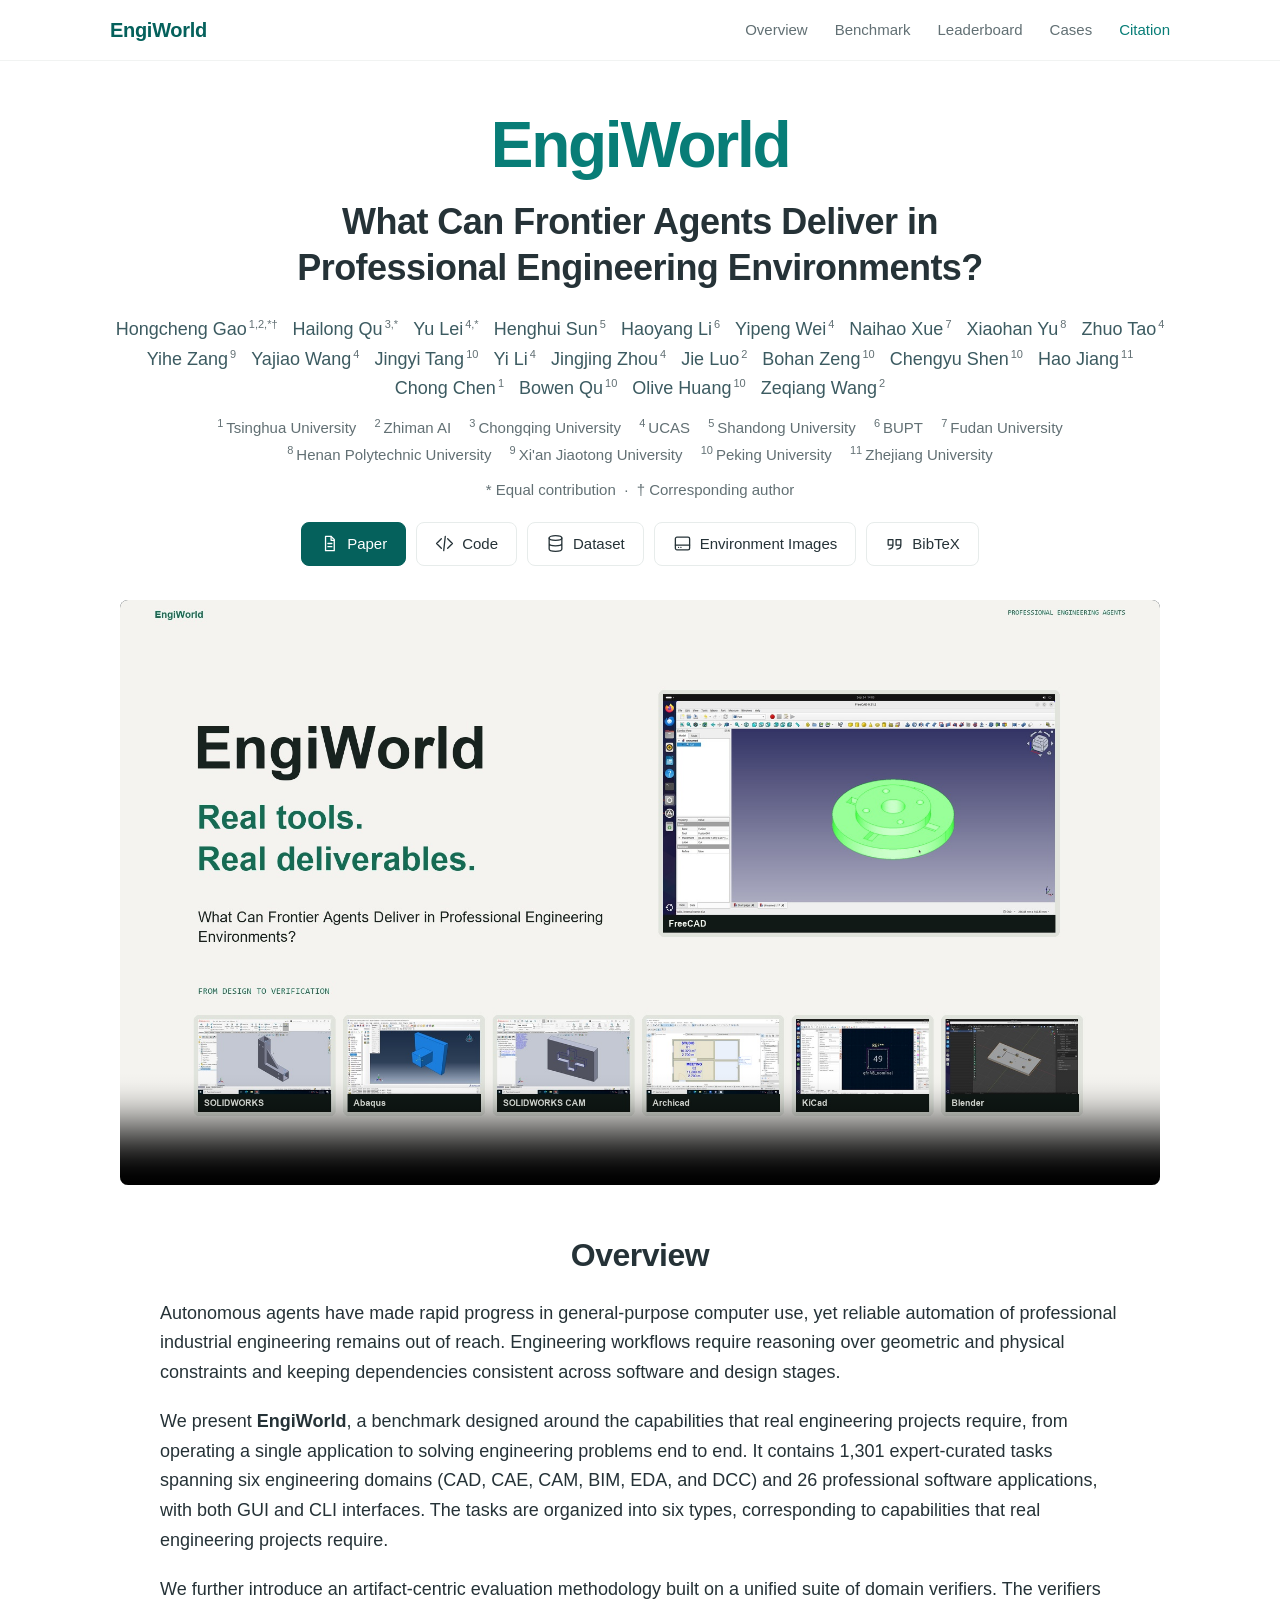
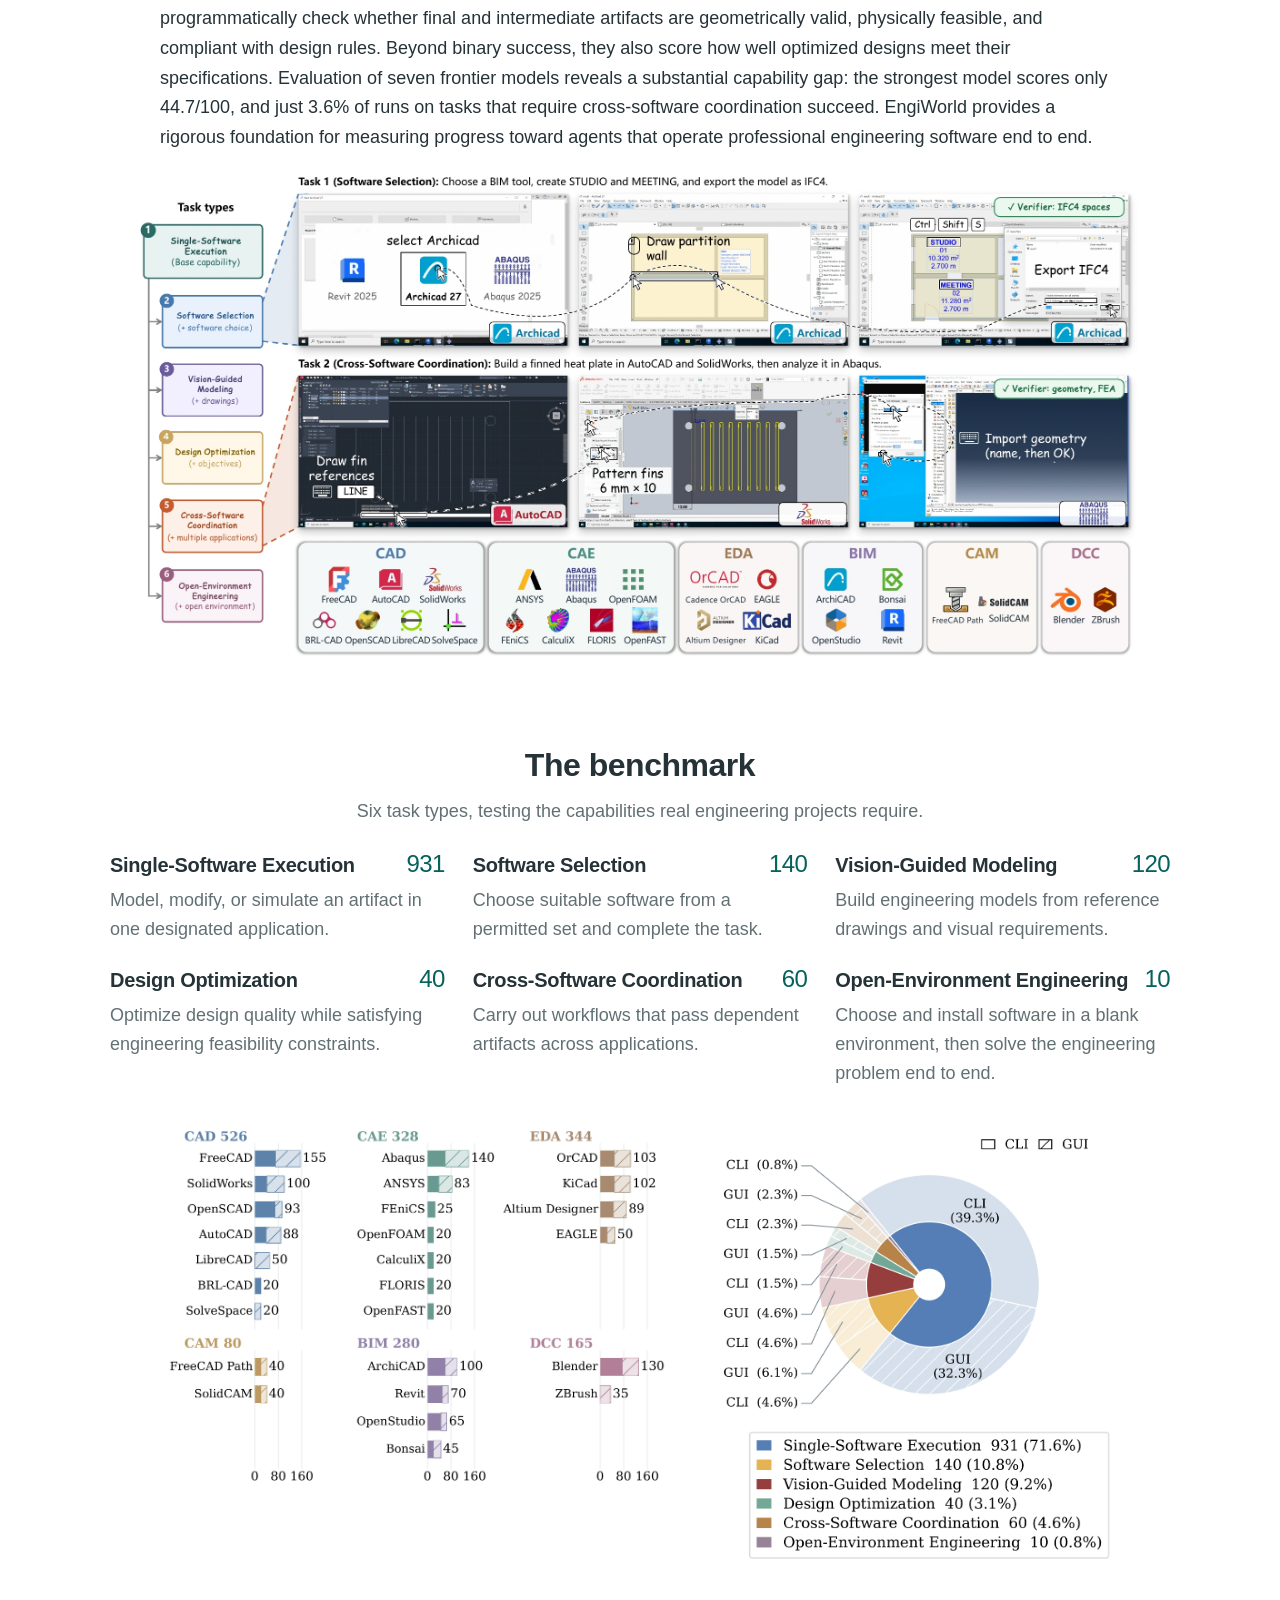
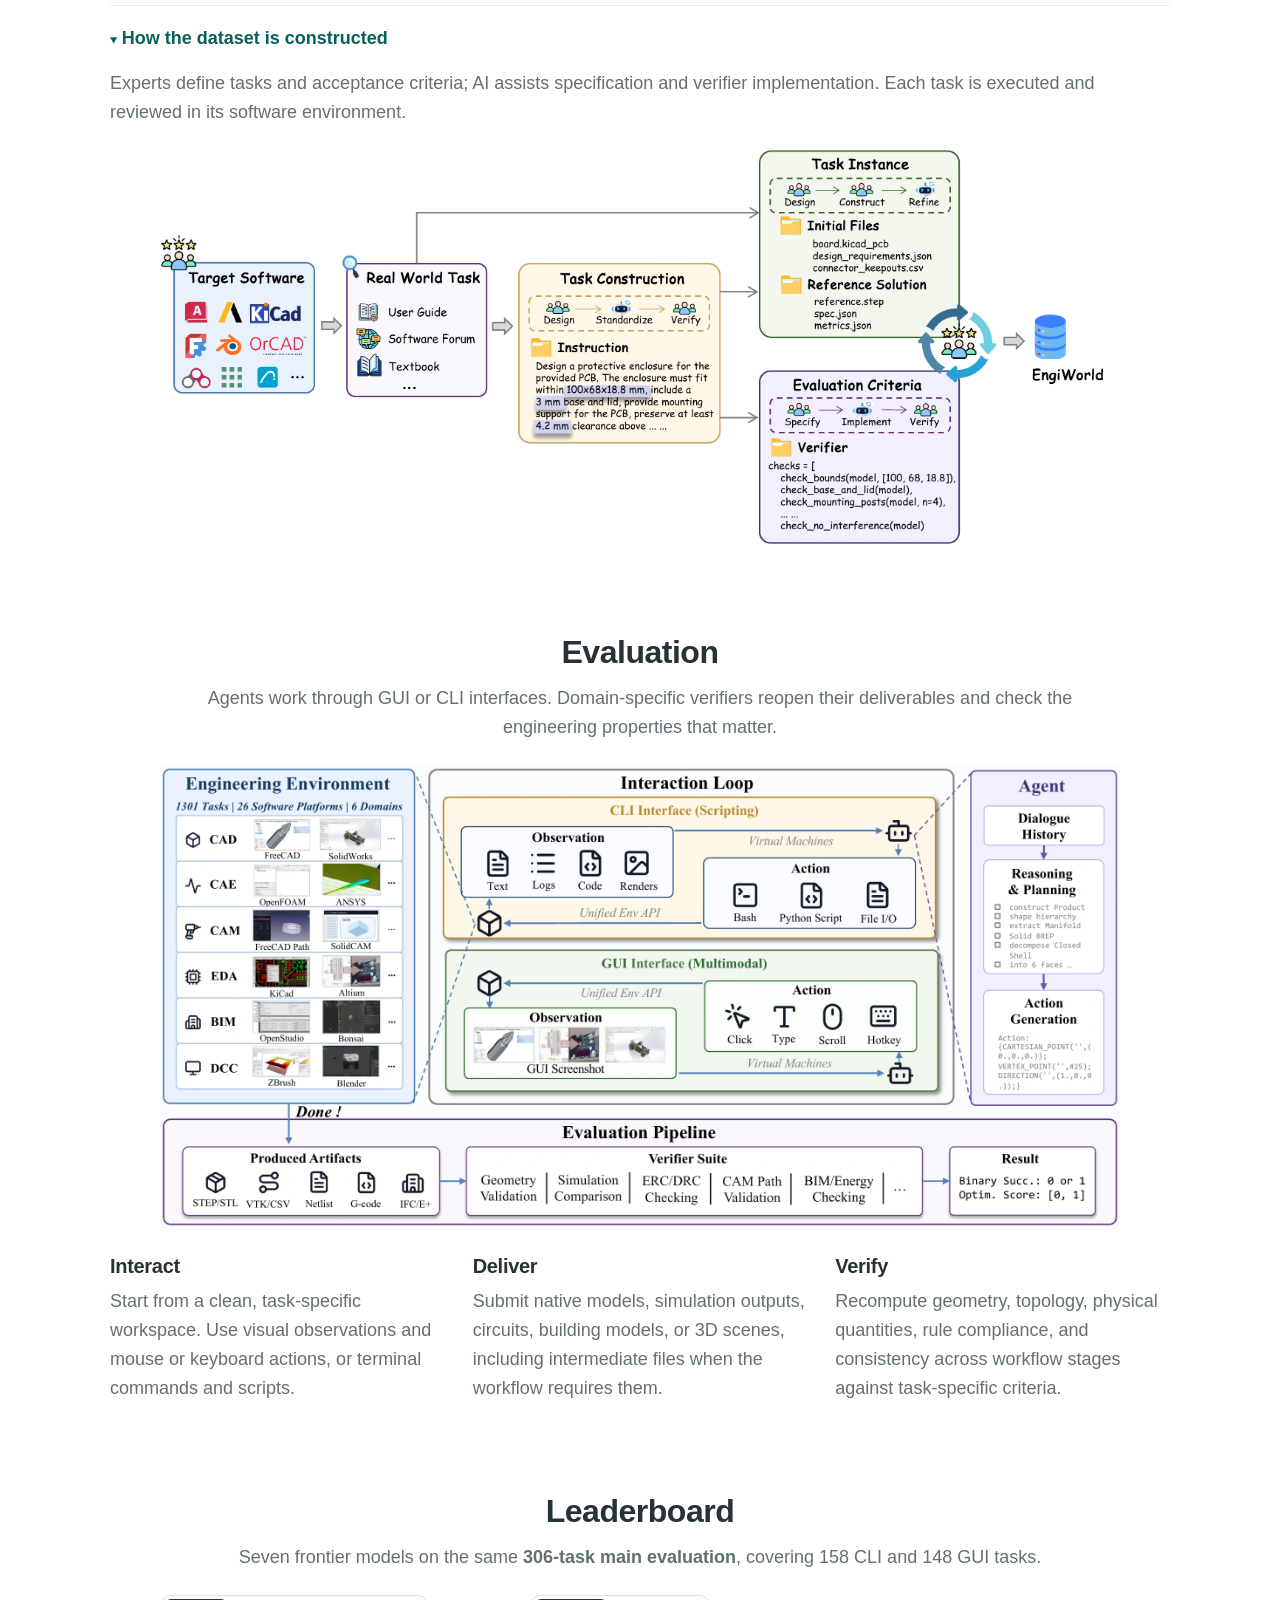
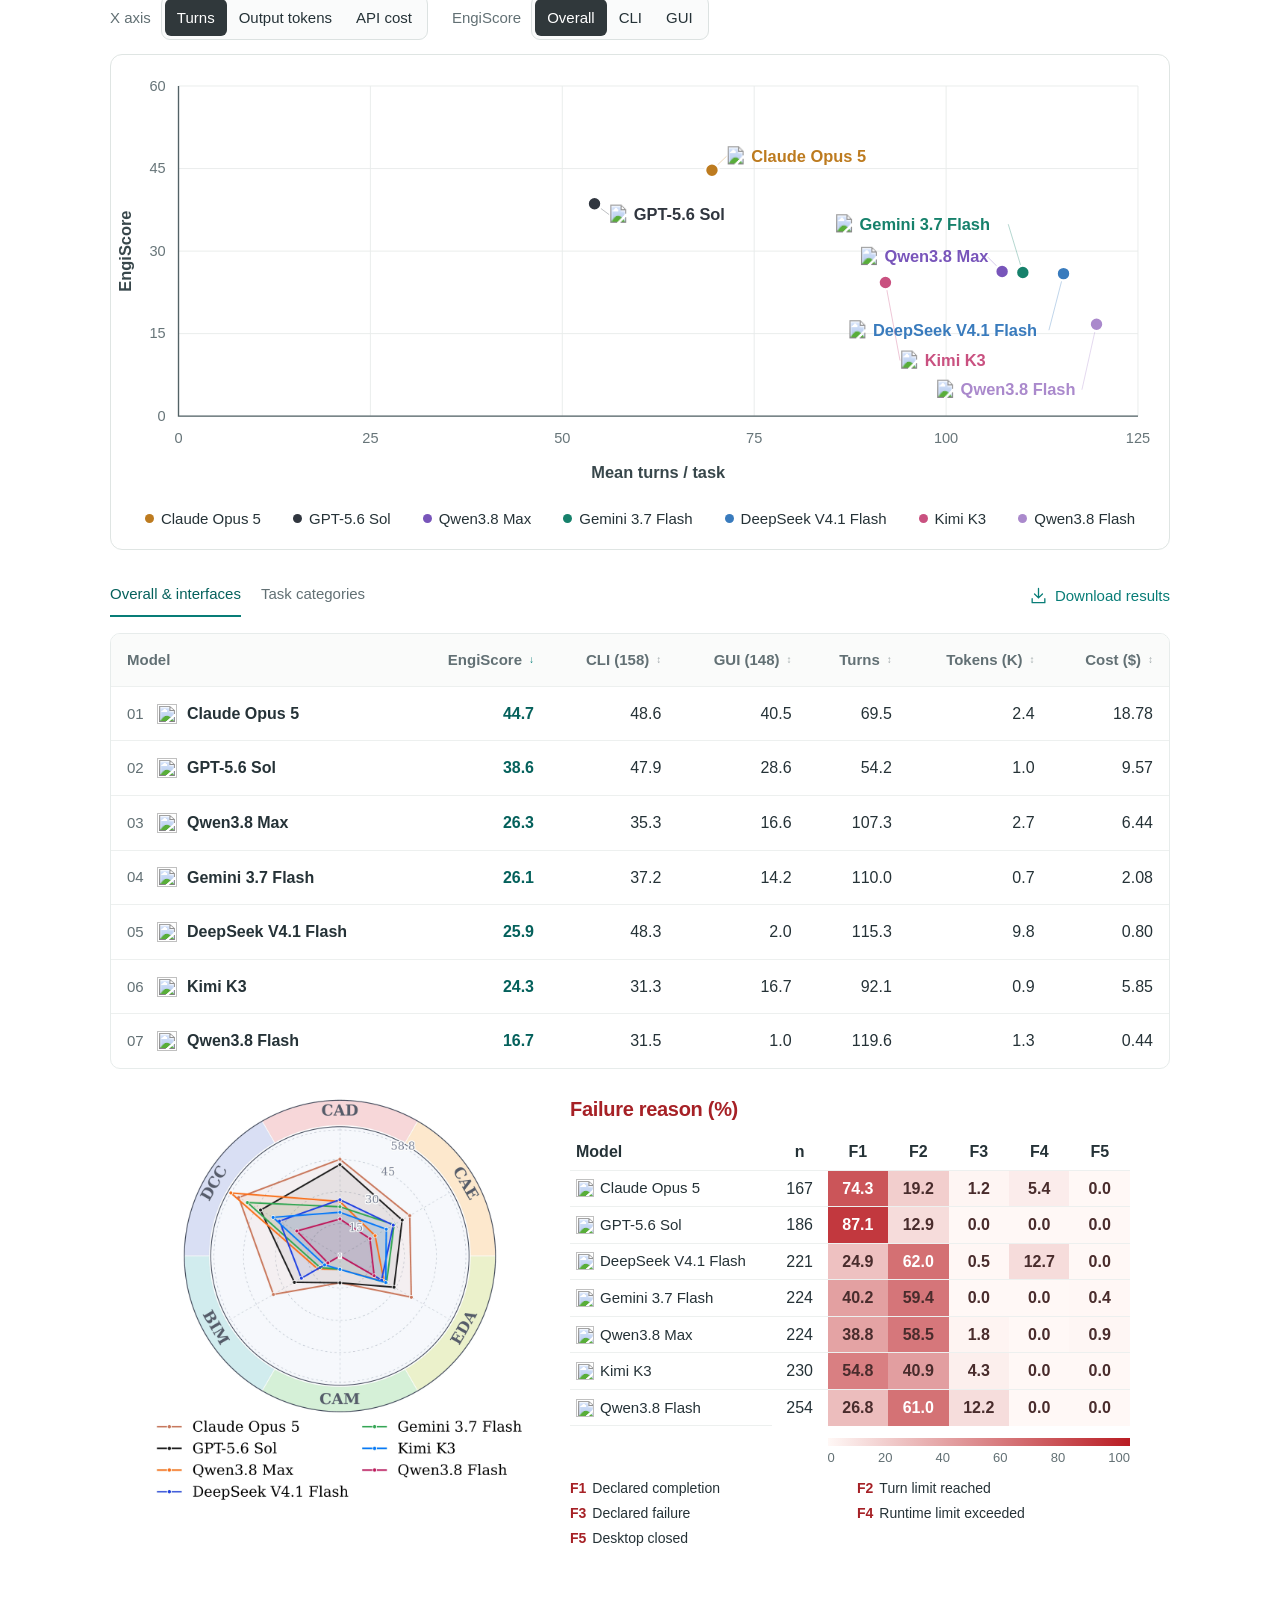
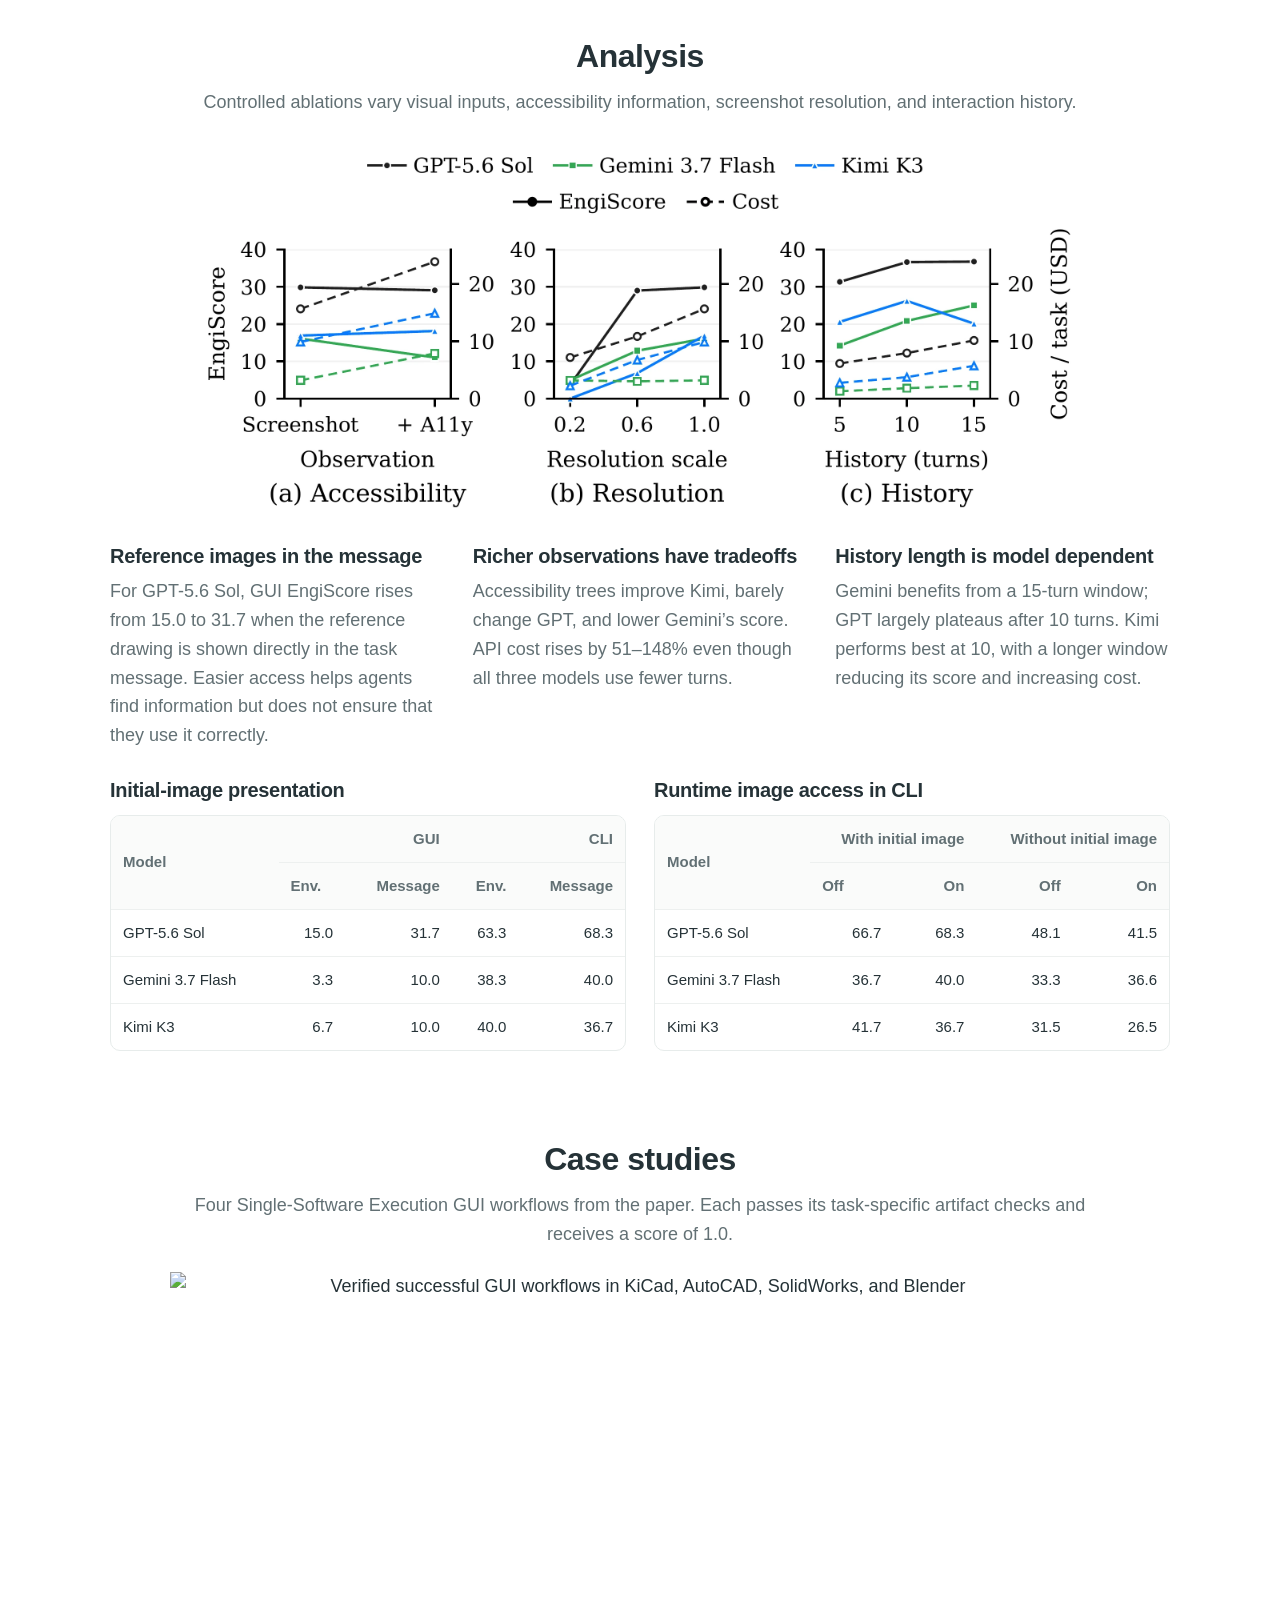
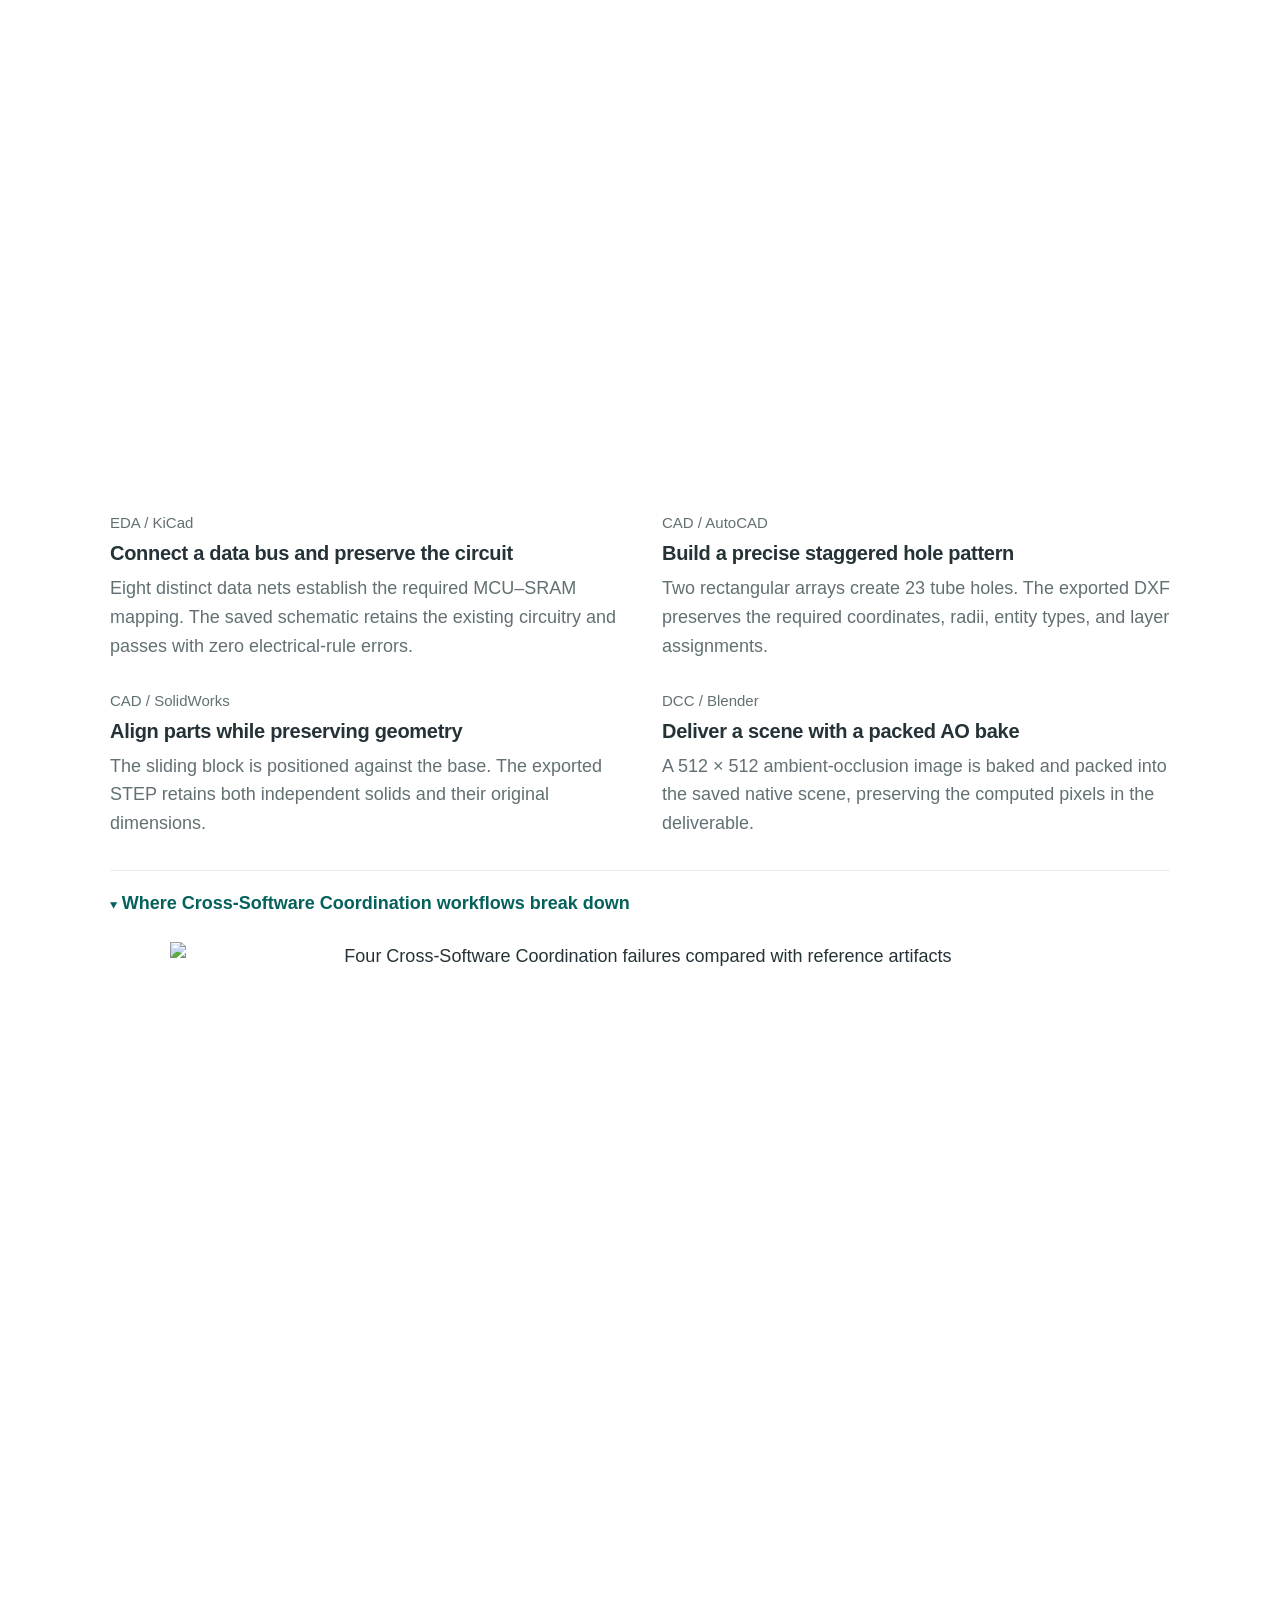
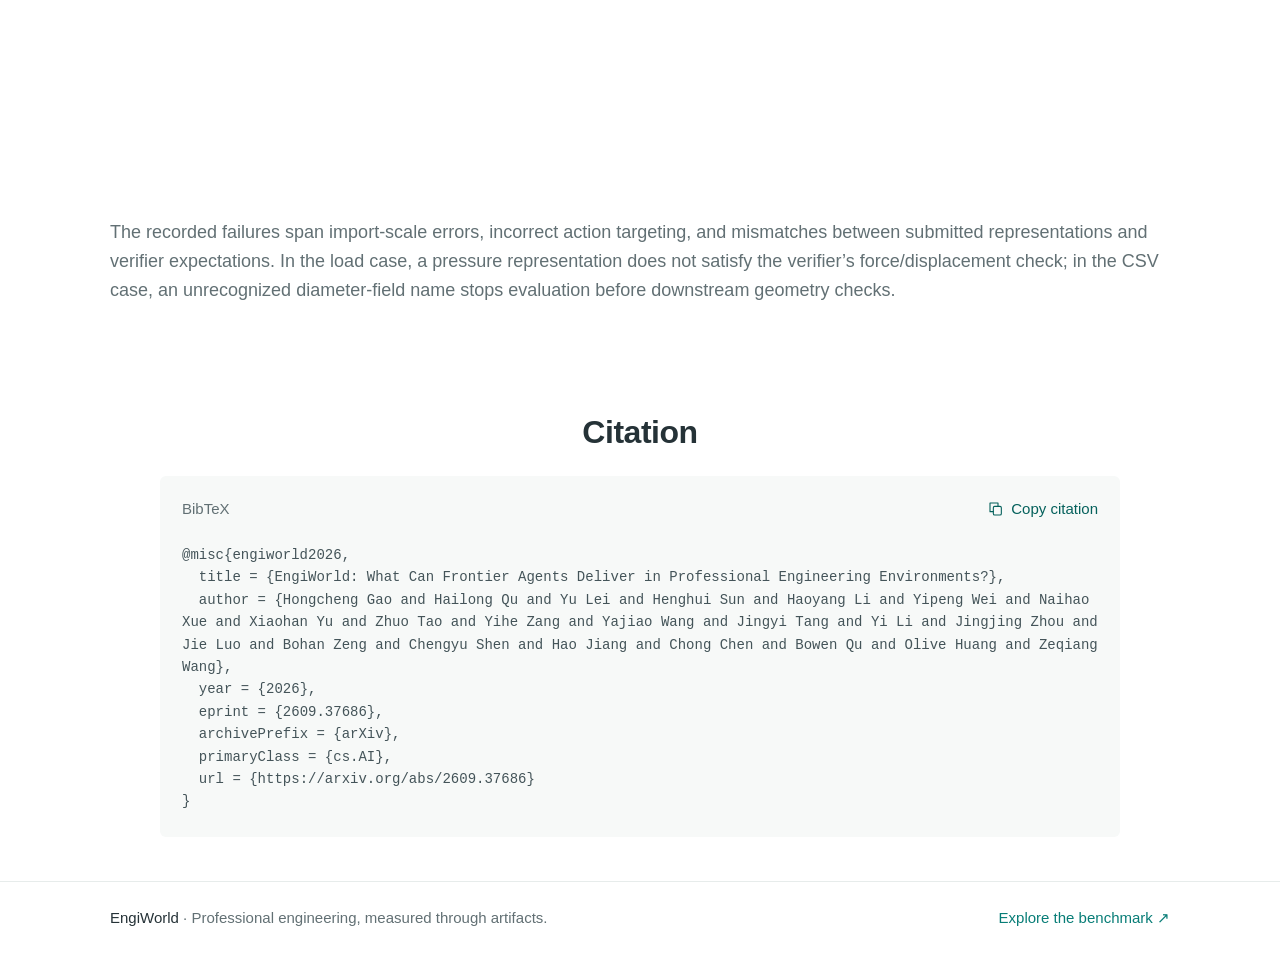
==== index.html @ ea89b9fb "Point Dataset resource to Hugging Face task dataset" ====
<!doctype html>
<html lang="en">
<head>
  <meta charset="utf-8">
  <meta name="viewport" content="width=device-width,initial-scale=1">
  <title>EngiWorld — Professional Engineering Agent Benchmark</title>
  <meta name="description" content="EngiWorld evaluates agents in professional engineering environments: 1,301 tasks, 26 software platforms, six domains, GUI and CLI interfaces, and artifact-centric evaluation.">
  <meta name="theme-color" content="#087d77">
  <meta property="og:title" content="EngiWorld: What Can Frontier Agents Deliver in Professional Engineering Environments?">
  <meta property="og:description" content="1,301 expert-curated tasks across 26 professional software platforms. A benchmark for the complete engineering design loop.">
  <meta property="og:type" content="website">
  <link rel="icon" type="image/svg+xml" href="data:image/svg+xml,%3Csvg xmlns='http://www.w3.org/2000/svg' viewBox='0 0 64 64'%3E%3Crect width='64' height='64' rx='14' fill='%23087d77'/%3E%3Cpath d='M18 17h29v7H26v5h17v7H26v5h21v7H18z' fill='white'/%3E%3C/svg%3E">
  <link rel="stylesheet" href="assets/style.css?v=paper-r2-20261009">
  <script src="assets/scope.js?v=paper-20261009" defer></script>
  <script src="assets/results.js?v=paper-20261009" defer></script>
  <script src="assets/app.js?v=chart-refinement-20261009" defer></script>
  <script src="assets/leaderboard.js?v=paper-r2-20261009" defer></script>
</head>
<body>
<a class="skip-link" href="#main">Skip to content</a>
<header class="site-header"><div class="container nav-inner">
  <a class="brand" href="#top" aria-label="EngiWorld home">EngiWorld</a>
  <nav class="nav-links" aria-label="Main navigation"><a href="#overview">Overview</a><a href="#benchmark">Benchmark</a><a href="#results">Leaderboard</a><a href="#cases">Cases</a><a href="#citation">Citation</a></nav>
</div></header>
<main id="main">
<section class="hero" id="top"><div class="container">
  <h1><span class="project-name">EngiWorld</span>What Can Frontier Agents Deliver in<br class="desktop-break"> Professional Engineering Environments?</h1>
  <div class="authors" aria-label="Authors"><span class="author"><a href="https://scholar.google.com/citations?user=pF5p7_IAAAAJ&amp;hl=en" data-profile="google-scholar" title="Hongcheng Gao — Google Scholar" target="_blank" rel="noopener">Hongcheng Gao</a><sup>1,2,*†</sup></span> <span class="author"><a href="https://scholar.google.com/citations?user=_gNt3W8AAAAJ&amp;hl=en" data-profile="google-scholar" title="Hailong Qu — Google Scholar" target="_blank" rel="noopener">Hailong Qu</a><sup>3,*</sup></span> <span class="author"><a href="https://torpedo2003.github.io/" data-profile="personal" title="Yu Lei — Personal homepage" target="_blank" rel="noopener">Yu Lei</a><sup>4,*</sup></span> <span class="author"><a href="#top" data-profile="project" title="EngiWorld project homepage">Henghui Sun</a><sup>5</sup></span> <span class="author"><a href="#top" data-profile="project" title="EngiWorld project homepage">Haoyang Li</a><sup>6</sup></span> <span class="author"><a href="#top" data-profile="project" title="EngiWorld project homepage">Yipeng Wei</a><sup>4</sup></span> <span class="author"><a href="#top" data-profile="project" title="EngiWorld project homepage">Naihao Xue</a><sup>7</sup></span> <span class="author"><a href="#top" data-profile="project" title="EngiWorld project homepage">Xiaohan Yu</a><sup>8</sup></span> <span class="author"><a href="https://scholar.google.com/citations?user=smobxJAAAAAJ&amp;hl=en" data-profile="google-scholar" title="Zhuo Tao — Google Scholar" target="_blank" rel="noopener">Zhuo Tao</a><sup>4</sup></span> <span class="author"><a href="#top" data-profile="project" title="EngiWorld project homepage">Yihe Zang</a><sup>9</sup></span> <span class="author"><a href="#top" data-profile="project" title="EngiWorld project homepage">Yajiao Wang</a><sup>4</sup></span> <span class="author"><a href="https://scholar.google.com/citations?user=V3bIsMIAAAAJ&amp;hl=en" data-profile="google-scholar" title="Jingyi Tang — Google Scholar" target="_blank" rel="noopener">Jingyi Tang</a><sup>10</sup></span> <span class="author"><a href="#top" data-profile="project" title="EngiWorld project homepage">Yi Li</a><sup>4</sup></span> <span class="author"><a href="#top" data-profile="project" title="EngiWorld project homepage">Jingjing Zhou</a><sup>4</sup></span> <span class="author"><a href="#top" data-profile="project" title="EngiWorld project homepage">Jie Luo</a><sup>2</sup></span> <span class="author"><a href="#top" data-profile="project" title="EngiWorld project homepage">Bohan Zeng</a><sup>10</sup></span> <span class="author"><a href="#top" data-profile="project" title="EngiWorld project homepage">Chengyu Shen</a><sup>10</sup></span> <span class="author"><a href="#top" data-profile="project" title="EngiWorld project homepage">Hao Jiang</a><sup>11</sup></span> <span class="author"><a href="#top" data-profile="project" title="EngiWorld project homepage">Chong Chen</a><sup>1</sup></span> <span class="author"><a href="#top" data-profile="project" title="EngiWorld project homepage">Bowen Qu</a><sup>10</sup></span> <span class="author"><a href="#top" data-profile="project" title="EngiWorld project homepage">Olive Huang</a><sup>10</sup></span> <span class="author"><a href="#top" data-profile="project" title="EngiWorld project homepage">Zeqiang Wang</a><sup>2</sup></span></div>
  <div class="affiliations" aria-label="Author affiliations"><span class="affiliation"><sup>1</sup>Tsinghua University</span> <span class="affiliation"><sup>2</sup>Zhiman AI</span> <span class="affiliation"><sup>3</sup>Chongqing University</span> <span class="affiliation"><sup>4</sup>UCAS</span> <span class="affiliation"><sup>5</sup>Shandong University</span> <span class="affiliation"><sup>6</sup>BUPT</span> <span class="affiliation"><sup>7</sup>Fudan University</span> <span class="affiliation"><sup>8</sup>Henan Polytechnic University</span> <span class="affiliation"><sup>9</sup>Xi'an Jiaotong University</span> <span class="affiliation-pair"><span class="affiliation"><sup>10</sup>Peking University</span> <span class="affiliation"><sup>11</sup>Zhejiang University</span></span></div>
  <p class="author-notes"><span>* Equal contribution</span> &nbsp;·&nbsp; <span>† Corresponding author</span></p>
  <div class="resources" aria-label="Project resources">
    <a class="resource primary" href="https://arxiv.org/abs/2609.37686" target="_blank" rel="noopener"><svg aria-hidden="true" viewBox="0 0 24 24" fill="none" stroke="currentColor" stroke-width="1.65" stroke-linecap="round" stroke-linejoin="round"><path d="M7 3h7l4 4v14H7z"/><path d="M14 3v5h4M10 12h5M10 16h5"/></svg>Paper</a>
    <a class="resource" href="https://github.com/Hongcheng-Gao/EngiWorld" target="_blank" rel="noopener" title="EngiWorld code on GitHub"><svg aria-hidden="true" viewBox="0 0 24 24" fill="none" stroke="currentColor" stroke-width="1.65" stroke-linecap="round" stroke-linejoin="round"><path d="m8 6-6 6 6 6m8-12 6 6-6 6m-3-15-2 18"/></svg>Code</a>
    <a class="resource" href="https://huggingface.co/datasets/HongchengGao/EngiWorld-Tasks" target="_blank" rel="noopener" title="EngiWorld task data on Hugging Face"><svg aria-hidden="true" viewBox="0 0 24 24" fill="none" stroke="currentColor" stroke-width="1.65" stroke-linecap="round" stroke-linejoin="round"><ellipse cx="12" cy="5" rx="8" ry="3"/><path d="M4 5v14c0 4 16 4 16 0V5M4 12c0 4 16 4 16 0"/></svg>Dataset</a>
    <a class="resource" href="https://huggingface.co/datasets/HongchengGao/EngiWorld-Images" target="_blank" rel="noopener" title="Virtual machine environment images on Hugging Face"><svg aria-hidden="true" viewBox="0 0 24 24" fill="none" stroke="currentColor" stroke-width="1.65" stroke-linecap="round" stroke-linejoin="round"><rect x="3" y="4" width="18" height="16" rx="2"/><path d="M3 14h18M7 17h.01M10 17h.01"/></svg>Environment Images</a>
    <a class="resource" href="#citation"><svg aria-hidden="true" viewBox="0 0 24 24" fill="none" stroke="currentColor" stroke-width="1.65" stroke-linecap="round" stroke-linejoin="round"><path d="M4 7h6v7H4zm10 0h6v7h-6zM10 14c0 3-2 5-5 5m15-5c0 3-2 5-5 5"/></svg>BibTeX</a>
  </div>
</div></section>
<div class="container showcase-container">
  <figure class="hero-showcase" aria-label="EngiWorld GUI task showcase">
    <video id="hero-video" controls autoplay muted loop playsinline preload="metadata" width="1920" height="1080" poster="assets/videos/EngiWorld_88Tasks_70s_20261009.jpg" aria-describedby="showcase-caption">
      <source src="assets/videos/EngiWorld_88Tasks_70s_20261009.mp4" type="video/mp4">
      <a href="assets/videos/EngiWorld_88Tasks_70s_20261009.mp4">Watch the EngiWorld showcase</a>
    </video>
    <figcaption id="showcase-caption" class="sr-only">88 successful GUI tasks from real experiment trajectories.</figcaption>
  </figure>
</div>

<section class="section" id="overview"><div class="container">
  <div class="section-heading"><h2>Overview</h2></div>
  <div class="abstract narrow" style="margin:auto">
    <p>Autonomous agents have made rapid progress in general-purpose computer use, yet reliable automation of professional industrial engineering remains out of reach. Engineering workflows require reasoning over geometric and physical constraints and keeping dependencies consistent across software and design stages.</p><p>We present <strong>EngiWorld</strong>, a benchmark designed around the capabilities that real engineering projects require, from operating a single application to solving engineering problems end to end. It contains 1,301 expert-curated tasks spanning six engineering domains (CAD, CAE, CAM, BIM, EDA, and DCC) and 26 professional software applications, with both GUI and CLI interfaces. The tasks are organized into six types, corresponding to capabilities that real engineering projects require.</p><p>We further introduce an artifact-centric evaluation methodology built on a unified suite of domain verifiers. The verifiers programmatically check whether final and intermediate artifacts are geometrically valid, physically feasible, and compliant with design rules. Beyond binary success, they also score how well optimized designs meet their specifications. Evaluation of seven frontier models reveals a substantial capability gap: the strongest model scores only 44.7/100, and just 3.6% of runs on tasks that require cross-software coordination succeed. EngiWorld provides a rigorous foundation for measuring progress toward agents that operate professional engineering software end to end.</p>
  </div>
  <figure class="figure" style="--figure-width:1000px">
    <button class="figure-button" type="button" data-figure="assets/figures/benchmark_overview.webp?v=paper-r2-20261009" aria-label="Enlarge: Engineering task examples and six-domain software coverage">
      <img src="assets/figures/benchmark_overview.webp?v=paper-r2-20261009" alt="Engineering task examples and six-domain software coverage" width="2200" height="1057" loading="eager" decoding="async">
    </button>
    </figure>
</div></section>

<section class="section" id="benchmark"><div class="container">
  <div class="section-heading"><h2>The benchmark</h2><p>Six task types, testing the capabilities real engineering projects require.</p></div>
  <div class="task-grid"><article class="task-card"><div class="task-top"><h3>Single-Software Execution</h3><span class="task-count">931</span></div><p>Model, modify, or simulate an artifact in one designated application.</p></article><article class="task-card"><div class="task-top"><h3>Software Selection</h3><span class="task-count">140</span></div><p>Choose suitable software from a permitted set and complete the task.</p></article><article class="task-card"><div class="task-top"><h3>Vision-Guided Modeling</h3><span class="task-count">120</span></div><p>Build engineering models from reference drawings and visual requirements.</p></article><article class="task-card"><div class="task-top"><h3>Design Optimization</h3><span class="task-count">40</span></div><p>Optimize design quality while satisfying engineering feasibility constraints.</p></article><article class="task-card"><div class="task-top"><h3>Cross-Software Coordination</h3><span class="task-count">60</span></div><p>Carry out workflows that pass dependent artifacts across applications.</p></article><article class="task-card"><div class="task-top"><h3>Open-Environment Engineering</h3><span class="task-count">10</span></div><p>Choose and install software in a blank environment, then solve the engineering problem end to end.</p></article></div>
  <div class="figure-grid benchmark-figures">
    <figure class="figure" style="--figure-width:540px">
    <button class="figure-button" type="button" data-figure="assets/figures/software_coverage.webp?v=paper-r2-20261009" aria-label="Enlarge: Software coverage across six engineering domains" aria-describedby="software_coverage-caption">
      <img src="assets/figures/software_coverage.webp?v=paper-r2-20261009" alt="Software coverage across six engineering domains" width="2200" height="1609" loading="lazy" decoding="async">
    </button><figcaption id="software_coverage-caption" class="sr-only">1,723 task–software associations.</figcaption>
    </figure>
    <figure class="figure" style="--figure-width:400px">
    <button class="figure-button" type="button" data-figure="assets/figures/task_types_and_interfaces.webp?v=paper-r2-20261009" aria-label="Enlarge: Task counts by task type and GUI or CLI interface">
      <img src="assets/figures/task_types_and_interfaces.webp?v=paper-r2-20261009" alt="Task counts by task type and GUI or CLI interface" width="1925" height="2200" loading="lazy" decoding="async">
    </button>
    </figure>
  </div>
  <details open><summary>How the dataset is constructed</summary><p style="margin-top:16px">Experts define tasks and acceptance criteria; AI assists specification and verifier implementation. Each task is executed and reviewed in its software environment.</p><figure class="figure" style="--figure-width:960px">
    <button class="figure-button" type="button" data-figure="assets/figures/dataset_construction_web.webp?v=paper-r2-20261009" aria-label="Enlarge: Expert-led dataset construction and validation pipeline">
      <img src="assets/figures/dataset_construction_web.webp?v=paper-r2-20261009" alt="Expert-led dataset construction and validation pipeline" width="2600" height="1067" loading="lazy" decoding="async">
    </button>
    </figure></details>
</div></section>

<section class="section" id="evaluation"><div class="container">
  <div class="section-heading"><h2>Evaluation</h2><p>Agents work through GUI or CLI interfaces. Domain-specific verifiers reopen their deliverables and check the engineering properties that matter.</p></div>
  <figure class="figure" style="--figure-width:960px">
    <button class="figure-button" type="button" data-figure="assets/figures/engiworld_framework.webp?v=paper-r2-20261009" aria-label="Enlarge: EngiWorld interaction and artifact-centric evaluation framework">
      <img src="assets/figures/engiworld_framework.webp?v=paper-r2-20261009" alt="EngiWorld interaction and artifact-centric evaluation framework" width="2200" height="1060" loading="lazy" decoding="async">
    </button>
    </figure>
  <div class="verification">
    <article><h3>Interact</h3><p>Start from a clean, task-specific workspace. Use visual observations and mouse or keyboard actions, or terminal commands and scripts.</p></article>
    <article><h3>Deliver</h3><p>Submit native models, simulation outputs, circuits, building models, or 3D scenes, including intermediate files when the workflow requires them.</p></article>
    <article><h3>Verify</h3><p>Recompute geometry, topology, physical quantities, rule compliance, and consistency across workflow stages against task-specific criteria.</p></article>
  </div>
</div></section>

<section class="section" id="results"><div class="container">
  <div class="section-heading"><h2>Leaderboard</h2><p>Seven frontier models on the same <strong>306-task main evaluation</strong>, covering 158 CLI and 148 GUI tasks.</p></div>
  <div class="leaderboard-chart">
    <div class="chart-toolbar">
      <fieldset class="metric-switch"><legend>X axis</legend><div class="segmented-control" role="group" aria-label="Resource metric">
        <button type="button" data-chart-x="turns" aria-pressed="true">Turns</button>
        <button type="button" data-chart-x="tokens_k" aria-pressed="false">Output tokens</button>
        <button type="button" data-chart-x="cost" aria-pressed="false">API cost</button>
      </div></fieldset>
      <fieldset class="metric-switch"><legend>EngiScore</legend><div class="segmented-control" role="group" aria-label="Score subset">
        <button type="button" data-chart-y="overall" aria-pressed="true">Overall</button>
        <button type="button" data-chart-y="cli" aria-pressed="false">CLI</button>
        <button type="button" data-chart-y="gui" aria-pressed="false">GUI</button>
      </div></fieldset>
    </div>
    <div class="chart-surface"><div class="chart-scroll" tabindex="0" aria-label="Scrollable model comparison chart">
      <svg id="efficiency-chart" viewBox="0 0 1160 480" width="1160" height="480" role="img" aria-labelledby="efficiency-title efficiency-description" aria-describedby="chart-caption">
        <title id="efficiency-title">EngiWorld model performance and resource use</title>
        <desc id="efficiency-description">Mean turns per task against overall EngiScore. Exact values are available in the results table below.</desc>
      </svg>
    </div>
    <div class="chart-legend" role="group" aria-label="Highlight a model"><button type="button" data-chart-model="Claude Opus 5" aria-pressed="false"><span class="legend-dot" style="--model-color:#bd7b1f"></span>Claude Opus 5</button><button type="button" data-chart-model="GPT-5.6 Sol" aria-pressed="false"><span class="legend-dot" style="--model-color:#30363f"></span>GPT-5.6 Sol</button><button type="button" data-chart-model="Qwen3.8 Max" aria-pressed="false"><span class="legend-dot" style="--model-color:#7855ba"></span>Qwen3.8 Max</button><button type="button" data-chart-model="Gemini 3.7 Flash" aria-pressed="false"><span class="legend-dot" style="--model-color:#16816b"></span>Gemini 3.7 Flash</button><button type="button" data-chart-model="DeepSeek V4.1 Flash" aria-pressed="false"><span class="legend-dot" style="--model-color:#397bbd"></span>DeepSeek V4.1 Flash</button><button type="button" data-chart-model="Kimi K3" aria-pressed="false"><span class="legend-dot" style="--model-color:#c95180"></span>Kimi K3</button><button type="button" data-chart-model="Qwen3.8 Flash" aria-pressed="false"><span class="legend-dot" style="--model-color:#aa89cc"></span>Qwen3.8 Flash</button></div>
    <output class="chart-detail" id="chart-detail" aria-live="polite" hidden></output>
    </div>
    <p class="sr-only" id="chart-caption">Each point is one model. Turns and cost are per-task means; output tokens are per-turn means.</p>
    <noscript><p>The interactive chart requires JavaScript. All seven models and their exact results are available in the table below.</p></noscript>
  </div>
  <div class="results-toolbar">
    <div class="tablist" role="tablist" aria-label="Results view"><button id="tab-overall" type="button" role="tab" aria-selected="true" aria-controls="results-panel" data-view="overall">Overall &amp; interfaces</button><button id="tab-category" type="button" role="tab" aria-selected="false" aria-controls="results-panel" tabindex="-1" data-view="category">Task categories</button></div>
    <a class="download" href="assets/main_results.csv?v=paper-20261009" download><svg aria-hidden="true" viewBox="0 0 24 24" fill="none" stroke="currentColor" stroke-width="1.65" stroke-linecap="round" stroke-linejoin="round"><path d="M12 3v12m-5-5 5 5 5-5M4 16v5h16v-5"/></svg>Download results</a>
  </div>
  <div id="results-panel" role="tabpanel" aria-labelledby="tab-overall" tabindex="0">
    <div class="table-scroll"><table id="results-table"><caption class="sr-only">EngiWorld main evaluation. Click column headings to sort.</caption><thead><tr><th scope="col">Model</th><th scope="col" aria-sort="descending"><button type="button" data-sort="overall" title="EngiScore = 100 × mean task score. Binary tasks require every criterion to pass; Design Optimization tasks score 0–1 after feasibility checks. Infeasible outputs score 0." aria-label="Sort by EngiScore">EngiScore <span class="sort-arrow" aria-hidden="true">↓</span></button></th><th scope="col"><button type="button" data-sort="cli" title="CLI EngiScore over 158 tasks; CLI and GUI use different task subsets." aria-label="Sort by CLI (158)">CLI (158) <span class="sort-arrow" aria-hidden="true">↕</span></button></th><th scope="col"><button type="button" data-sort="gui" title="GUI EngiScore over 148 tasks; CLI and GUI use different task subsets." aria-label="Sort by GUI (148)">GUI (148) <span class="sort-arrow" aria-hidden="true">↕</span></button></th><th scope="col"><button type="button" data-sort="turns" title="Mean turns per task over all 306 tasks, including unsuccessful runs. One turn is one model call." aria-label="Sort by Turns">Turns <span class="sort-arrow" aria-hidden="true">↕</span></button></th><th scope="col"><button type="button" data-sort="tokens_k" title="Mean output tokens per turn, in thousands, averaged over all 306 tasks." aria-label="Sort by Tokens (K)">Tokens (K) <span class="sort-arrow" aria-hidden="true">↕</span></button></th><th scope="col"><button type="button" data-sort="cost" title="Mean API cost in US dollars per task over all 306 tasks, including unsuccessful runs." aria-label="Sort by Cost ($)">Cost ($) <span class="sort-arrow" aria-hidden="true">↕</span></button></th></tr></thead><tbody><tr><td><span class="model-cell"><span class="rank">01</span><img src="assets/logos/claude.webp" alt="" width="22" height="22">Claude Opus 5</span></td><td class="score-cell"><span class="scorebar" aria-hidden="true"><i style="width:44.7%"></i></span>44.7</td><td>48.6</td><td>40.5</td><td>69.5</td><td>2.4</td><td>18.78</td></tr>
<tr><td><span class="model-cell"><span class="rank">02</span><img src="assets/logos/openai.webp" alt="" width="22" height="22">GPT-5.6 Sol</span></td><td class="score-cell"><span class="scorebar" aria-hidden="true"><i style="width:38.6%"></i></span>38.6</td><td>47.9</td><td>28.6</td><td>54.2</td><td>1.0</td><td>9.57</td></tr>
<tr><td><span class="model-cell"><span class="rank">03</span><img src="assets/logos/qwen.webp" alt="" width="22" height="22">Qwen3.8 Max</span></td><td class="score-cell"><span class="scorebar" aria-hidden="true"><i style="width:26.3%"></i></span>26.3</td><td>35.3</td><td>16.6</td><td>107.3</td><td>2.7</td><td>6.44</td></tr>
<tr><td><span class="model-cell"><span class="rank">04</span><img src="assets/logos/gemini.webp" alt="" width="22" height="22">Gemini 3.7 Flash</span></td><td class="score-cell"><span class="scorebar" aria-hidden="true"><i style="width:26.1%"></i></span>26.1</td><td>37.2</td><td>14.2</td><td>110.0</td><td>0.7</td><td>2.08</td></tr>
<tr><td><span class="model-cell"><span class="rank">05</span><img src="assets/logos/deepseek.webp" alt="" width="22" height="22">DeepSeek V4.1 Flash</span></td><td class="score-cell"><span class="scorebar" aria-hidden="true"><i style="width:25.9%"></i></span>25.9</td><td>48.3</td><td>2.0</td><td>115.3</td><td>9.8</td><td>0.80</td></tr>
<tr><td><span class="model-cell"><span class="rank">06</span><img src="assets/logos/kimi.webp" alt="" width="22" height="22">Kimi K3</span></td><td class="score-cell"><span class="scorebar" aria-hidden="true"><i style="width:24.3%"></i></span>24.3</td><td>31.3</td><td>16.7</td><td>92.1</td><td>0.9</td><td>5.85</td></tr>
<tr><td><span class="model-cell"><span class="rank">07</span><img src="assets/logos/qwen.webp" alt="" width="22" height="22">Qwen3.8 Flash</span></td><td class="score-cell"><span class="scorebar" aria-hidden="true"><i style="width:16.7%"></i></span>16.7</td><td>31.5</td><td>1.0</td><td>119.6</td><td>1.3</td><td>0.44</td></tr></tbody></table></div>
  </div>
  <p class="sr-only" id="sort-status" role="status" aria-live="polite"></p>
  <div class="figure-grid results-figures"><figure class="figure" style="--figure-width:380px">
    <button class="figure-button" type="button" data-figure="assets/figures/domain_performance_radar.webp?v=paper-r2-20261009" aria-label="Enlarge: Model performance across the six engineering domains" aria-describedby="domain_performance_radar-caption">
      <img src="assets/figures/domain_performance_radar.webp?v=paper-r2-20261009" alt="Model performance across the six engineering domains" width="2036" height="2200" loading="lazy" decoding="async">
    </button><figcaption id="domain_performance_radar-caption" class="sr-only">Tasks spanning multiple domains count in each relevant domain.</figcaption>
    </figure><section class="failure-analysis" aria-labelledby="failure-analysis-title" aria-describedby="failure-analysis-scope">
    <h3 id="failure-analysis-title">Failure reason (%)</h3>
    <div class="failure-table-wrap"><table class="failure-table"><caption class="sr-only">Failure reasons by model in the main evaluation</caption><colgroup><col style="width:36%"><col style="width:10%"><col span="5" style="width:10.8%"></colgroup><thead><tr><th scope="col">Model</th><th scope="col" title="Analyzed failures">n</th><th scope="col" title="Declared completion">F1</th><th scope="col" title="Turn limit reached">F2</th><th scope="col" title="Declared failure">F3</th><th scope="col" title="Runtime limit exceeded">F4</th><th scope="col" title="Desktop closed">F5</th></tr></thead><tbody><tr><th scope="row"><span class="failure-model"><img src="assets/logos/claude.webp" alt="" width="18" height="18">Claude Opus 5</span></th><td>167</td><td class="failure-value" style="background:rgb(203, 85, 89);color:#fff">74.3</td><td class="failure-value" style="background:rgb(242, 206, 205);color:#492c2c">19.2</td><td class="failure-value" style="background:rgb(254, 245, 243);color:#492c2c">1.2</td><td class="failure-value" style="background:rgb(251, 236, 235);color:#492c2c">5.4</td><td class="failure-value" style="background:rgb(255, 248, 246);color:#492c2c">0.0</td></tr><tr><th scope="row"><span class="failure-model"><img src="assets/logos/openai.webp" alt="" width="18" height="18">GPT-5.6 Sol</span></th><td>186</td><td class="failure-value" style="background:rgb(194, 56, 62);color:#fff">87.1</td><td class="failure-value" style="background:rgb(246, 220, 219);color:#492c2c">12.9</td><td class="failure-value" style="background:rgb(255, 248, 246);color:#492c2c">0.0</td><td class="failure-value" style="background:rgb(255, 248, 246);color:#492c2c">0.0</td><td class="failure-value" style="background:rgb(255, 248, 246);color:#492c2c">0.0</td></tr><tr><th scope="row"><span class="failure-model"><img src="assets/logos/deepseek.webp" alt="" width="18" height="18">DeepSeek V4.1 Flash</span></th><td>221</td><td class="failure-value" style="background:rgb(238, 193, 193);color:#492c2c">24.9</td><td class="failure-value" style="background:rgb(212, 112, 115);color:#fff">62.0</td><td class="failure-value" style="background:rgb(255, 247, 245);color:#492c2c">0.5</td><td class="failure-value" style="background:rgb(246, 220, 219);color:#492c2c">12.7</td><td class="failure-value" style="background:rgb(255, 248, 246);color:#492c2c">0.0</td></tr><tr><th scope="row"><span class="failure-model"><img src="assets/logos/gemini.webp" alt="" width="18" height="18">Gemini 3.7 Flash</span></th><td>224</td><td class="failure-value" style="background:rgb(227, 160, 161);color:#492c2c">40.2</td><td class="failure-value" style="background:rgb(213, 117, 121);color:#492c2c">59.4</td><td class="failure-value" style="background:rgb(255, 248, 246);color:#492c2c">0.0</td><td class="failure-value" style="background:rgb(255, 248, 246);color:#492c2c">0.0</td><td class="failure-value" style="background:rgb(255, 247, 245);color:#492c2c">0.4</td></tr><tr><th scope="row"><span class="failure-model"><img src="assets/logos/qwen.webp" alt="" width="18" height="18">Qwen3.8 Max</span></th><td>224</td><td class="failure-value" style="background:rgb(228, 163, 164);color:#492c2c">38.8</td><td class="failure-value" style="background:rgb(214, 119, 123);color:#492c2c">58.5</td><td class="failure-value" style="background:rgb(254, 244, 242);color:#492c2c">1.8</td><td class="failure-value" style="background:rgb(255, 248, 246);color:#492c2c">0.0</td><td class="failure-value" style="background:rgb(254, 246, 244);color:#492c2c">0.9</td></tr><tr><th scope="row"><span class="failure-model"><img src="assets/logos/kimi.webp" alt="" width="18" height="18">Kimi K3</span></th><td>230</td><td class="failure-value" style="background:rgb(217, 127, 130);color:#492c2c">54.8</td><td class="failure-value" style="background:rgb(226, 158, 160);color:#492c2c">40.9</td><td class="failure-value" style="background:rgb(252, 239, 237);color:#492c2c">4.3</td><td class="failure-value" style="background:rgb(255, 248, 246);color:#492c2c">0.0</td><td class="failure-value" style="background:rgb(255, 248, 246);color:#492c2c">0.0</td></tr><tr><th scope="row"><span class="failure-model"><img src="assets/logos/qwen.webp" alt="" width="18" height="18">Qwen3.8 Flash</span></th><td>254</td><td class="failure-value" style="background:rgb(236, 189, 189);color:#492c2c">26.8</td><td class="failure-value" style="background:rgb(212, 114, 117);color:#fff">61.0</td><td class="failure-value" style="background:rgb(246, 221, 220);color:#492c2c">12.2</td><td class="failure-value" style="background:rgb(255, 248, 246);color:#492c2c">0.0</td><td class="failure-value" style="background:rgb(255, 248, 246);color:#492c2c">0.0</td></tr></tbody></table></div>
    <div class="failure-scale" aria-hidden="true"><div class="failure-scale-bar"></div><div class="failure-scale-ticks"><span>0</span><span>20</span><span>40</span><span>60</span><span>80</span><span>100</span></div></div>
    <dl class="failure-key"><div><dt>F1</dt><dd>Declared completion</dd></div><div><dt>F2</dt><dd>Turn limit reached</dd></div><div><dt>F3</dt><dd>Declared failure</dd></div><div><dt>F4</dt><dd>Runtime limit exceeded</dd></div><div><dt>F5</dt><dd>Desktop closed</dd></div></dl>
    <p class="sr-only" id="failure-analysis-scope">1,506 analyzed main-evaluation failures; 7 evaluator-side missing-output or missing-entry cases excluded.</p>
    </section></div>
</div></section>

<section class="section" id="analysis"><div class="container">
  <div class="section-heading"><h2>Analysis</h2><p>Controlled ablations vary visual inputs, accessibility information, screenshot resolution, and interaction history.</p></div>
  <figure class="figure" style="--figure-width:880px">
    <button class="figure-button" type="button" data-figure="assets/figures/observation_history_ablation.webp?v=paper-r2-20261009" aria-label="Enlarge: Effects of accessibility information, resolution, and interaction history" aria-describedby="observation_history_ablation-caption">
      <img src="assets/figures/observation_history_ablation.webp?v=paper-r2-20261009" alt="Effects of accessibility information, resolution, and interaction history" width="2200" height="938" loading="lazy" decoding="async">
    </button><figcaption id="observation_history_ablation-caption" class="sr-only">Accessibility and resolution: GUI tasks. History: both interfaces. Resolution is relative to 1920 × 1080.</figcaption>
    </figure>
  <div class="insight-grid">
    <article><h3>Reference images in the message</h3><p>For GPT-5.6 Sol, GUI EngiScore rises from 15.0 to 31.7 when the reference drawing is shown directly in the task message. Easier access helps agents find information but does not ensure that they use it correctly.</p></article>
    <article><h3>Richer observations have tradeoffs</h3><p>Accessibility trees improve Kimi, barely change GPT, and lower Gemini’s score. API cost rises by 51–148% even though all three models use fewer turns.</p></article>
    <article><h3>History length is model dependent</h3><p>Gemini benefits from a 15-turn window; GPT largely plateaus after 10 turns. Kimi performs best at 10, with a longer window reducing its score and increasing cost.</p></article>
  </div>
  <div class="small-tables">
    <div><h3>Initial-image presentation</h3><div class="table-scroll"><table><caption class="sr-only">EngiScore by initial-image presentation</caption><thead><tr><th scope="col" rowspan="2">Model</th><th scope="colgroup" colspan="2">GUI</th><th scope="colgroup" colspan="2">CLI</th></tr><tr><th scope="col" title="Reference drawing in the environment">Env.</th><th scope="col" title="Reference drawing in the initial message">Message</th><th scope="col" title="Reference drawing in the environment">Env.</th><th scope="col" title="Reference drawing in the initial message">Message</th></tr></thead><tbody><tr><td>GPT-5.6 Sol</td><td>15.0</td><td>31.7</td><td>63.3</td><td>68.3</td></tr><tr><td>Gemini 3.7 Flash</td><td>3.3</td><td>10.0</td><td>38.3</td><td>40.0</td></tr><tr><td>Kimi K3</td><td>6.7</td><td>10.0</td><td>40.0</td><td>36.7</td></tr></tbody></table></div></div>
    <div><h3>Runtime image access in CLI</h3><div class="table-scroll"><table><caption class="sr-only">EngiScore with runtime image access disabled or enabled</caption><thead><tr><th scope="col" rowspan="2">Model</th><th scope="colgroup" colspan="2">With initial image</th><th scope="colgroup" colspan="2">Without initial image</th></tr><tr><th scope="col">Off</th><th scope="col">On</th><th scope="col">Off</th><th scope="col">On</th></tr></thead><tbody><tr><td>GPT-5.6 Sol</td><td>66.7</td><td>68.3</td><td>48.1</td><td>41.5</td></tr><tr><td>Gemini 3.7 Flash</td><td>36.7</td><td>40.0</td><td>33.3</td><td>36.6</td></tr><tr><td>Kimi K3</td><td>41.7</td><td>36.7</td><td>31.5</td><td>26.5</td></tr></tbody></table></div></div>
  </div>
</div></section>

<section class="section" id="cases"><div class="container">
  <div class="section-heading"><h2>Case studies</h2><p>Four Single-Software Execution GUI workflows from the paper. Each passes its task-specific artifact checks and receives a score of 1.0.</p></div>
  <figure class="figure" style="--figure-width:940px">
    <button class="figure-button" type="button" data-figure="assets/figures/successful_gui_workflows.webp?v=paper-r2-20261009" aria-label="Enlarge: Verified successful GUI workflows in KiCad, AutoCAD, SolidWorks, and Blender">
      <img src="assets/figures/successful_gui_workflows.webp?v=paper-r2-20261009" alt="Verified successful GUI workflows in KiCad, AutoCAD, SolidWorks, and Blender" width="2200" height="1888" loading="lazy" decoding="async">
    </button>
    </figure>
  <div class="case-list">
    <article><span class="case-name">EDA / KiCad</span><h3>Connect a data bus and preserve the circuit</h3><p>Eight distinct data nets establish the required MCU–SRAM mapping. The saved schematic retains the existing circuitry and passes with zero electrical-rule errors.</p></article>
    <article><span class="case-name">CAD / AutoCAD</span><h3>Build a precise staggered hole pattern</h3><p>Two rectangular arrays create 23 tube holes. The exported DXF preserves the required coordinates, radii, entity types, and layer assignments.</p></article>
    <article><span class="case-name">CAD / SolidWorks</span><h3>Align parts while preserving geometry</h3><p>The sliding block is positioned against the base. The exported STEP retains both independent solids and their original dimensions.</p></article>
    <article><span class="case-name">DCC / Blender</span><h3>Deliver a scene with a packed AO bake</h3><p>A 512 × 512 ambient-occlusion image is baked and packed into the saved native scene, preserving the computed pixels in the deliverable.</p></article>
  </div>
  <details open><summary>Where Cross-Software Coordination workflows break down</summary>
    <figure class="figure" style="--figure-width:940px">
    <button class="figure-button" type="button" data-figure="assets/figures/multi_software_failure_cases.webp?v=paper-r2-20261009" aria-label="Enlarge: Four Cross-Software Coordination failures compared with reference artifacts">
      <img src="assets/figures/multi_software_failure_cases.webp?v=paper-r2-20261009" alt="Four Cross-Software Coordination failures compared with reference artifacts" width="2200" height="2005" loading="lazy" decoding="async">
    </button>
    </figure>
    <p style="margin-top:20px">The recorded failures span import-scale errors, incorrect action targeting, and mismatches between submitted representations and verifier expectations. In the load case, a pressure representation does not satisfy the verifier’s force/displacement check; in the CSV case, an unrecognized diameter-field name stops evaluation before downstream geometry checks.</p>
  </details>
</div></section>

<section class="section" id="citation"><div class="container narrow">
  <div class="section-heading"><h2>Citation</h2></div>
  <div class="citation-box"><div class="citation-header"><span>BibTeX</span><button class="copy-button" id="copy-citation" type="button"><svg aria-hidden="true" viewBox="0 0 24 24" fill="none" stroke="currentColor" stroke-width="1.65" stroke-linecap="round" stroke-linejoin="round"><rect x="8" y="8" width="12" height="13" rx="2"/><path d="M15 8V3H3v13h5"/></svg><span>Copy citation</span></button></div><pre id="bibtex">@misc{engiworld2026,
  title = {EngiWorld: What Can Frontier Agents Deliver in Professional Engineering Environments?},
  author = {Hongcheng Gao and Hailong Qu and Yu Lei and Henghui Sun and Haoyang Li and Yipeng Wei and Naihao Xue and Xiaohan Yu and Zhuo Tao and Yihe Zang and Yajiao Wang and Jingyi Tang and Yi Li and Jingjing Zhou and Jie Luo and Bohan Zeng and Chengyu Shen and Hao Jiang and Chong Chen and Bowen Qu and Olive Huang and Zeqiang Wang},
  year = {2026},
  eprint = {2609.37686},
  archivePrefix = {arXiv},
  primaryClass = {cs.AI},
  url = {https://arxiv.org/abs/2609.37686}
}</pre></div>
  <p class="sr-only" id="copy-status" role="status" aria-live="polite"></p>
</div></section>
</main>
<footer class="site-footer"><div class="container footer-inner"><span><strong>EngiWorld</strong> · Professional engineering, measured through artifacts.</span><a href="https://github.com/Hongcheng-Gao/EngiWorld" target="_blank" rel="noopener">Explore the benchmark ↗</a></div></footer>
<dialog class="lightbox" id="figure-dialog" aria-labelledby="figure-dialog-title"><div class="lightbox-header"><p id="figure-dialog-title">Figure</p><button class="lightbox-close" type="button" aria-label="Close figure">✕</button></div><div class="lightbox-body"><img id="figure-dialog-image" alt=""></div></dialog>
</body></html>
---- assets/style.css ----
:root {
  --ink: #253237;
  --muted: #627074;
  --accent: #087d77;
  --accent-dark: #05615c;
  --line: #e7eceb;
  --soft: #f7f9f8;
  --paper: #fff;
  --font: Arial, Helvetica, sans-serif;
  --body-size: 18px;
  --small-size: 15px;
  --page-width: 1060px;
}
* { box-sizing: border-box; }
html { scroll-behavior: smooth; scroll-padding-top: 100px; }
body { margin: 0; color: var(--ink); background: var(--paper); font: var(--body-size)/1.6 var(--font); letter-spacing: 0; }
a { color: var(--accent); text-decoration: none; text-underline-offset: 4px; }
a:hover { text-decoration: underline; }
button, a, input { -webkit-tap-highlight-color: transparent; }
button { font: inherit; color: inherit; cursor: pointer; }
button:disabled { cursor: default; }
button:focus-visible, a:focus-visible, summary:focus-visible, [tabindex="0"]:focus-visible { outline: 2px solid var(--accent); outline-offset: 5px; }
img { max-width: 100%; height: auto; display: block; }
svg { width: 19px; height: 19px; flex: none; }
p { margin: 0 0 1.2rem; }
h1, h2, h3 { line-height: 1.25; font-weight: 600; letter-spacing: -.015em; text-wrap: balance; }
h2 { font-size: 32px; margin: 0 0 12px; }
h3 { font-size: 20px; margin: 0 0 8px; }
.container { width: min(var(--page-width), calc(100% - 64px)); margin-inline: auto; }
.narrow { max-width: 960px; }
.skip-link { position: fixed; top: -100px; left: 20px; padding: 10px; background: #fff; z-index: 100; }
.skip-link:focus { top: 10px; }

/* A quiet header and a single title hierarchy. */
.site-header { position: sticky; top: 0; z-index: 20; background: rgba(255,255,255,.98); border-bottom: 1px solid #f1f3f2; }
.nav-inner { min-height: 60px; display: flex; align-items: center; justify-content: space-between; gap: 24px; }
.brand { color: var(--accent-dark); font-size: 20px; font-weight: 600; letter-spacing: -.3px; }
.brand:hover { text-decoration: none; }
.nav-links { display: flex; gap: 27px; }
.nav-links a { color: var(--muted); font-size: var(--small-size); font-weight: 500; }
.nav-links a:hover, .nav-links a[aria-current] { color: var(--accent); }
.hero { padding: 44px 0 22px; text-align: center; }
.hero h1 { margin: 0 auto 24px; max-width: 1100px; font-size: clamp(28px, 3vw, 36px); font-weight: 600; line-height: 1.28; letter-spacing: -.015em; }
.project-name { display: block; font-size: clamp(48px, 5vw, 64px); color: var(--accent); font-weight: 600; letter-spacing: -.035em; margin-bottom: 12px; }
.authors { max-width: 1060px; margin: 0 auto 10px; font-size: var(--body-size); line-height: 1.65; }
.author-notes { margin: 10px auto 0; color: var(--muted); font-size: var(--small-size); }
.author-notes span { white-space: nowrap; }
.author { display: inline-block; white-space: nowrap; margin: 0 5px; }
.author a { color: #3c5b61; }
.author a:hover { color: var(--accent); }
.author sup { margin-left: 2px; font-size: 11px; color: var(--muted); }
.affiliations { max-width: 1060px; margin: auto; line-height: 1.65; color: var(--muted); font-size: var(--small-size); }
.affiliation { display: inline-block; margin: 0 7px; }
.affiliation-pair { display: inline-block; white-space: nowrap; }
.affiliation sup { color: var(--muted); font-size: 11px; margin-right: 3px; }
.resources { display: flex; justify-content: center; gap: 10px; flex-wrap: wrap; margin: 20px auto 0; }
.resource { display: inline-flex; gap: 8px; align-items: center; justify-content: center; min-height: 44px; border: 1px solid var(--line); padding: 9px 18px; border-radius: 8px; font-weight: 500; font-size: var(--small-size); background: #fff; color: var(--ink); }
.resource.primary { background: var(--accent-dark); color: #fff; border-color: var(--accent-dark); }
.resource:hover { text-decoration: none; border-color: var(--accent); }
.resource.primary:hover { background: var(--accent); }
.resource[aria-disabled] { color: var(--muted); border-color: #edf0ef; }
.resource small { font-weight: 400; font-size: 11px; }
.hero-showcase { max-width: 1040px; margin: 12px auto 6px; }
.hero-showcase video { display: block; width: 100%; height: auto; aspect-ratio: 16/9; object-fit: contain; background: #0b1721; border-radius: 8px; }
.hero-showcase figcaption { margin: 10px auto 0; max-width: 960px; font-size: var(--small-size); line-height: 1.55; color: var(--muted); text-align: center; }

/* White space, rather than colored panels, separates the paper sections. */
.section { padding: 44px 0; }
.section-heading { text-align: center; max-width: 960px; margin: 0 auto 24px; }
.section-heading p { color: var(--muted); font-size: var(--body-size); line-height: 1.6; margin-bottom: 0; text-wrap: pretty; }
.abstract { font-size: var(--body-size); line-height: 1.65; }
.abstract strong { font-weight: 600; color: var(--ink); }
.figure { width: min(100%, var(--figure-width, 960px)); margin: 24px auto 0; }
.figure-button { display: block; width: 100%; padding: 0; border: 0; border-radius: 0; background: #fff; cursor: zoom-in; }
.figure-button img { width: 100%; }
.figure-grid { display: grid; grid-template-columns: 1.2fr 1fr; gap: 32px; align-items: start; max-width: 1020px; margin-inline: auto; }
.benchmark-figures { max-width: 980px; }
.results-figures { grid-template-columns: minmax(0, 19fr) minmax(0, 28fr); align-items: stretch; gap: 40px; max-width: 980px; margin-top: 28px; }
.figure-grid .figure { margin-top: 28px; }
.results-figures > .figure { margin: 0 auto; }
.figure-grid .figure-button { display: block; }
.figure-grid .figure-button img { object-fit: contain; }
.failure-analysis { min-width: 0; display: grid; grid-template-rows: auto minmax(0, 1fr) auto auto; gap: 12px; }
.failure-analysis h3 { margin: 0; font-size: 20px; color: #a62126; }
.failure-table-wrap { min-width: 0; }
.failure-table { height: 100%; table-layout: fixed; font-size: 16px; }
.failure-table th, .failure-table td { padding: 5px 6px; font-size: 16px; text-align: center; }
.failure-table thead th { color: var(--ink); background: #fff; }
.failure-table th:first-child { text-align: left; }
.failure-table tbody th { font-weight: 400; color: var(--ink); background: #fff; }
.failure-model { display: flex; align-items: center; gap: 6px; font-size: 15px; }
.failure-model img { width: 18px; height: 18px; object-fit: contain; }
.failure-value { font-weight: 600; }
.failure-scale { margin-left: 46%; }
.failure-scale-bar { height: 8px; background: linear-gradient(to right, #fff8f6, #b91c23); }
.failure-scale-ticks { display: flex; justify-content: space-between; color: var(--muted); font-size: 13px; line-height: 1.4; margin-top: 3px; }
.failure-key { display: grid; grid-template-columns: 1fr 1fr; gap: 5px 14px; margin: 0; font-size: 14px; line-height: 1.4; }
.failure-key > div { display: flex; align-items: baseline; gap: 6px; }
.failure-key dt { color: #a62126; font-weight: 600; }
.failure-key dd { margin: 0; }
.task-grid { display: grid; grid-template-columns: repeat(3, 1fr); gap: 24px 28px; margin-top: 26px; }
.task-card { min-width: 0; padding: 0; }
.task-top { display: flex; justify-content: space-between; gap: 14px; align-items: baseline; margin-bottom: 8px; }
.task-count { font-size: 1.5rem; line-height: 1; font-weight: 500; letter-spacing: -.025em; color: var(--accent-dark); }
.task-card h3 { font-size: 20px; margin: 0; }
.task-card p { font-size: var(--body-size); color: var(--muted); margin: 0; line-height: 1.6; }
.verification { display: grid; grid-template-columns: repeat(3, 1fr); gap: 28px; margin: 26px 0 0; }
.verification p { font-size: var(--body-size); color: var(--muted); margin: 0; }
.results-toolbar { display: flex; justify-content: space-between; align-items: center; gap: 18px; flex-wrap: wrap; margin: 0 0 16px; }
.tablist { display: flex; gap: 20px; max-width: 100%; }
.tablist button { border: 0; border-bottom: 2px solid transparent; background: transparent; padding: 9px 0; font-size: var(--small-size); line-height: 1.5; font-weight: 500; color: var(--muted); }
.tablist button[aria-selected=true] { border-bottom-color: var(--accent); color: var(--accent-dark); }
.download { display: flex; align-items: center; gap: 7px; font-size: var(--small-size); }
.table-scroll { overflow-x: auto; border: 1px solid var(--line); border-radius: 10px; background: #fff; }
table { border-collapse: collapse; width: 100%; font-size: 16px; text-align: right; white-space: nowrap; font-variant-numeric: tabular-nums; }
th, td { padding: 14px 16px; border-bottom: 1px solid #edf0ef; }
th { background: #fafbfa; color: var(--muted); font-weight: 600; font-size: var(--small-size); }
th:first-child, td:first-child { text-align: left; }
th button { background: none; border: 0; padding: 0; font: inherit; color: inherit; display: inline-flex; gap: 7px; align-items: center; }
th button:hover { color: var(--accent); }
.sort-arrow { opacity: .6; font-size: 10px; }
th[aria-sort] .sort-arrow { opacity: 1; color: var(--accent); }
tbody tr:last-child td { border-bottom: 0; }
tbody tr:hover { background: #fafcfb; }
.model-cell { display: flex; align-items: center; gap: 10px; font-weight: 600; font-size: 16px; }
.model-cell img { width: 20px; height: 20px; object-fit: contain; }
.rank { font-size: var(--small-size); font-weight: 400; color: var(--muted); width: 20px; }
.score-cell { font-weight: 600; color: var(--accent-dark); }
.scorebar { display: none; }
.best { font-weight: 600; color: var(--accent-dark); }
.insight-grid { display: grid; grid-template-columns: repeat(3, 1fr); gap: 28px; margin: 28px 0; }
.insight-grid h3 { font-size: 20px; }
.insight-grid p { font-size: var(--body-size); color: var(--muted); line-height: 1.6; margin: 0; }
.small-tables { display: grid; grid-template-columns: 1fr 1fr; gap: 28px; margin-top: 28px; }
.small-tables > div, .figure-grid > .figure { min-width: 0; }
.small-tables h3 { font-size: 20px; margin-bottom: 12px; }
.small-tables th, .small-tables td { padding: 11px 12px; font-size: var(--small-size); }
.case-list { display: grid; grid-template-columns: repeat(2, 1fr); gap: 28px 44px; margin-top: 32px; }
.case-list p { font-size: var(--body-size); color: var(--muted); margin: 0; line-height: 1.6; }
.case-list h3 { font-size: 20px; }
.case-name { font-size: var(--small-size); color: var(--muted); display: block; margin-bottom: 6px; }
details { margin-top: 32px; border-top: 1px solid var(--line); padding: 18px 0 0; }
summary { cursor: pointer; font-size: var(--body-size); font-weight: 600; color: var(--accent-dark); }
summary::marker { font-size: 11px; }
details > p { font-size: var(--body-size); color: var(--muted); }
details .figure { margin-top: 24px; }
.citation-box { background: var(--soft); border-radius: 6px; overflow: hidden; }
.citation-header { padding: 16px 22px 0; display: flex; justify-content: space-between; align-items: center; font-size: var(--small-size); color: var(--muted); }
.copy-button { display: flex; align-items: center; gap: 7px; background: transparent; border: 0; padding: 5px 0 5px 10px; font-size: var(--small-size); color: var(--accent-dark); }
.copy-button svg { width: 16px; height: 16px; }
.citation-box pre { padding: 18px 22px 24px; margin: 0; overflow: auto; white-space: pre-wrap; overflow-wrap: anywhere; font: 14px/1.6 Consolas, "Courier New", monospace; color: #445459; }
.citation-note { font-size: 12px; color: var(--muted); margin-top: 14px; }
.site-footer { border-top: 1px solid var(--line); padding: 24px 0; color: var(--muted); font-size: var(--small-size); }
.footer-inner { display: flex; justify-content: space-between; gap: 20px; }
.site-footer strong { color: var(--ink); font-weight: 500; }
.lightbox { border: 0; padding: 0; border-radius: 8px; width: min(1500px, 96vw); max-width: 96vw; max-height: 94vh; background: #fff; box-shadow: 0 20px 100px #0004; }
.lightbox::backdrop { background: rgba(20,35,38,.78); }
.lightbox-header { position: sticky; top: 0; background: #fff; display: flex; align-items: center; justify-content: space-between; gap: 18px; padding: 14px 20px; border-bottom: 1px solid var(--line); z-index: 1; }
.lightbox-header p { margin: 0; font-size: var(--small-size); font-weight: 500; }
.lightbox-close { border: 0; background: #fff; line-height: 1; padding: 8px 12px; }
.lightbox-body { overflow: auto; padding: 18px; }
.lightbox-body img { width: 100%; height: auto; }
.sr-only { position: absolute; width: 1px; height: 1px; padding: 0; margin: -1px; overflow: hidden; clip: rect(0,0,0,0); white-space: nowrap; border: 0; }
[hidden] { display: none !important; }

/* A compact, readable plot followed by the exact result table. */
.leaderboard-chart { margin: 0 0 24px; }
.chart-toolbar { display: flex; align-items: center; gap: 14px 24px; flex-wrap: wrap; margin-bottom: 14px; }
.metric-switch { display: flex; align-items: center; gap: 10px; min-width: 0; margin: 0; padding: 0; border: 0; }
.metric-switch legend { float: left; padding: 0; color: var(--muted); font-size: var(--small-size); }
.segmented-control { display: flex; padding: 3px; border: 1px solid #dce2e1; border-radius: 9px; background: #fafbfb; }
.segmented-control button { border: 0; border-radius: 6px; padding: 8px 12px; font-size: var(--small-size); line-height: 1.4; background: transparent; white-space: nowrap; }
.segmented-control button[aria-pressed="true"] { color: #fff; background: #30383b; }
.segmented-control button:hover { background: #e9eeed; }
.segmented-control button[aria-pressed="true"]:hover { background: #30383b; }
.chart-surface { border: 1px solid #dfe5e3; border-radius: 12px; overflow: hidden; background: #fff; }
.chart-scroll { overflow-x: auto; overscroll-behavior-inline: contain; }
#efficiency-chart { display: block; width: 100%; min-width: 960px; height: auto; aspect-ratio: 1160 / 480; font-family: var(--font); }
.chart-grid { stroke: #e8eceb; stroke-width: 1; }
.chart-axis { stroke: #536266; stroke-width: 1.5; }
.chart-tick { font-size: 16px; fill: #677579; }
.chart-axis-label { font-size: 18px; font-weight: 600; fill: #38474b; }
.chart-model-label { font-size: 18px; font-weight: 600; }
.chart-point { cursor: pointer; outline: none; transition: opacity .15s; }
.chart-point:focus .chart-marker { stroke: #253237; stroke-width: 3; }
.chart-point.is-muted { opacity: .22; }
.chart-legend { display: flex; flex-wrap: wrap; justify-content: center; gap: 6px 16px; padding: 8px 18px 14px; }
.chart-legend button { display: inline-flex; align-items: center; gap: 7px; padding: 5px 7px; min-height: 34px; background: transparent; border: 1px solid transparent; border-radius: 6px; font-size: var(--small-size); line-height: 1.4; }
.chart-legend button:hover, .chart-legend button[aria-pressed="true"] { background: #f3f7f6; border-color: #dce5e2; }
.legend-dot { width: 9px; height: 9px; border-radius: 50%; background: var(--model-color); }
.chart-detail { display: block; text-align: center; padding: 9px 16px; border-top: 1px solid var(--line); font-size: var(--body-size); background: #fafcfb; }
@media (max-width: 850px) {
  .chart-toolbar { gap: 10px 20px; }
}
@media (max-width: 1000px) {
  .results-figures { grid-template-columns: 1fr; max-width: 560px; gap: 24px; }
  .failure-analysis { grid-template-rows: auto auto auto auto; }
  .failure-table { height: auto; }
  .failure-table th, .failure-table td { padding: 9px 6px; }
}
@media (max-width: 600px) {
  .metric-switch { flex-wrap: wrap; }
  .chart-toolbar { align-items: flex-start; }
  .segmented-control button { padding: 9px 11px; }
  .chart-legend { justify-content: flex-start; gap: 4px 8px; padding: 8px 12px; }
}

@media (max-width: 850px) {
  .nav-links { gap: 20px; }
  .hero { padding-top: 48px; }
  .desktop-break { display: none; }
  .authors { font-size: var(--body-size); }
  .affiliations { font-size: var(--small-size); }
  .task-grid { grid-template-columns: repeat(2, 1fr); gap: 28px 32px; }
  .verification, .insight-grid { gap: 24px; }
  .figure-grid { grid-template-columns: 1fr; gap: 16px; max-width: 560px; }
  .results-figures { grid-template-columns: 1fr; gap: 24px; }
  .small-tables { grid-template-columns: 1fr; }
  th, td { padding: 13px; }
}
@media (max-width: 600px) {
  html { scroll-padding-top: 112px; }
  :root { --body-size: 17px; --small-size: 15px; }
  .container { width: calc(100% - 32px); }
  .nav-inner { min-height: 74px; gap: 4px; flex-direction: column; justify-content: center; padding: 10px 0; }
  .brand { font-size: 17px; }
  .nav-links { gap: 14px; justify-content: center; flex-wrap: wrap; }
  .nav-links a { font-size: 14px; }
  .hero { padding: 28px 0 18px; }
  .hero h1 { font-size: 1.65rem; margin-bottom: 24px; }
  .project-name { font-size: 3.15rem; margin-bottom: 12px; }
  .authors { font-size: var(--body-size); line-height: 1.65; margin-bottom: 12px; }
  .author { margin: 0 4px; }
  .affiliations { font-size: var(--small-size); line-height: 1.6; }
  .affiliation-pair { white-space: normal; }
  .affiliation { margin: 0 5px; }
  .resources { gap: 8px; margin-top: 23px; }
  .resource { min-height: 44px; padding: 8px 12px; font-size: var(--small-size); gap: 6px; }
  .resource svg { width: 16px; height: 16px; }
  .resource small { font-size: 10px; }
  .hero-showcase { margin: 24px auto 4px; }
  .hero-showcase video { border-radius: 5px; }
  .hero-showcase figcaption { font-size: var(--small-size); }
  .section { padding: 32px 0; }
  h2 { font-size: 1.65rem; }
  .section-heading { margin-bottom: 25px; }
  .section-heading p, .abstract { font-size: var(--body-size); }
  .figure { margin-top: 24px; }
  .task-grid { grid-template-columns: 1fr; gap: 26px; margin-top: 28px; }
  .task-top { margin-bottom: 6px; }
  .task-count { font-size: 1.4rem; }
  .figure-grid { grid-template-columns: 1fr; gap: 14px; }
  .figure-grid .figure { margin-top: 24px; }
  .results-figures > .figure { margin: 0 auto; }
  .failure-table th, .failure-table td { padding: 8px 3px; font-size: 15px; }
  .failure-model { font-size: 15px; gap: 4px; white-space: normal; }
  .failure-model img { width: 14px; height: 14px; }
  .failure-key { grid-template-columns: 1fr; font-size: 14px; }
  .verification, .insight-grid, .case-list { grid-template-columns: 1fr; gap: 25px; }
  .verification { margin-top: 28px; }
  .tablist { gap: 18px; }
  .tablist button { font-size: var(--small-size); }
  .results-toolbar { gap: 10px; }
  .download { font-size: var(--small-size); }
  .footer-inner { flex-direction: column; gap: 6px; }
  .citation-header { padding: 13px 16px 0; }
  .citation-box pre { padding: 15px 16px 20px; font-size: 14px; }
  .lightbox-header { padding: 10px 14px; }
  .lightbox-body { padding: 8px; }
  .lightbox { width: 98vw; max-width: 98vw; }
}
@media (prefers-reduced-motion: reduce) {
  html { scroll-behavior: auto; }
}
@media print {
  .site-header, .resources, .results-toolbar, .copy-button, .lightbox, .hero-showcase { display: none; }
  .section { padding: 20px 0; }
  .hero { padding: 10px 0; }
  .figure-button, .task-card { break-inside: avoid; }
  .table-scroll { overflow: visible; }
  body { font-size: 12px; }
  .container { width: 100%; }
}
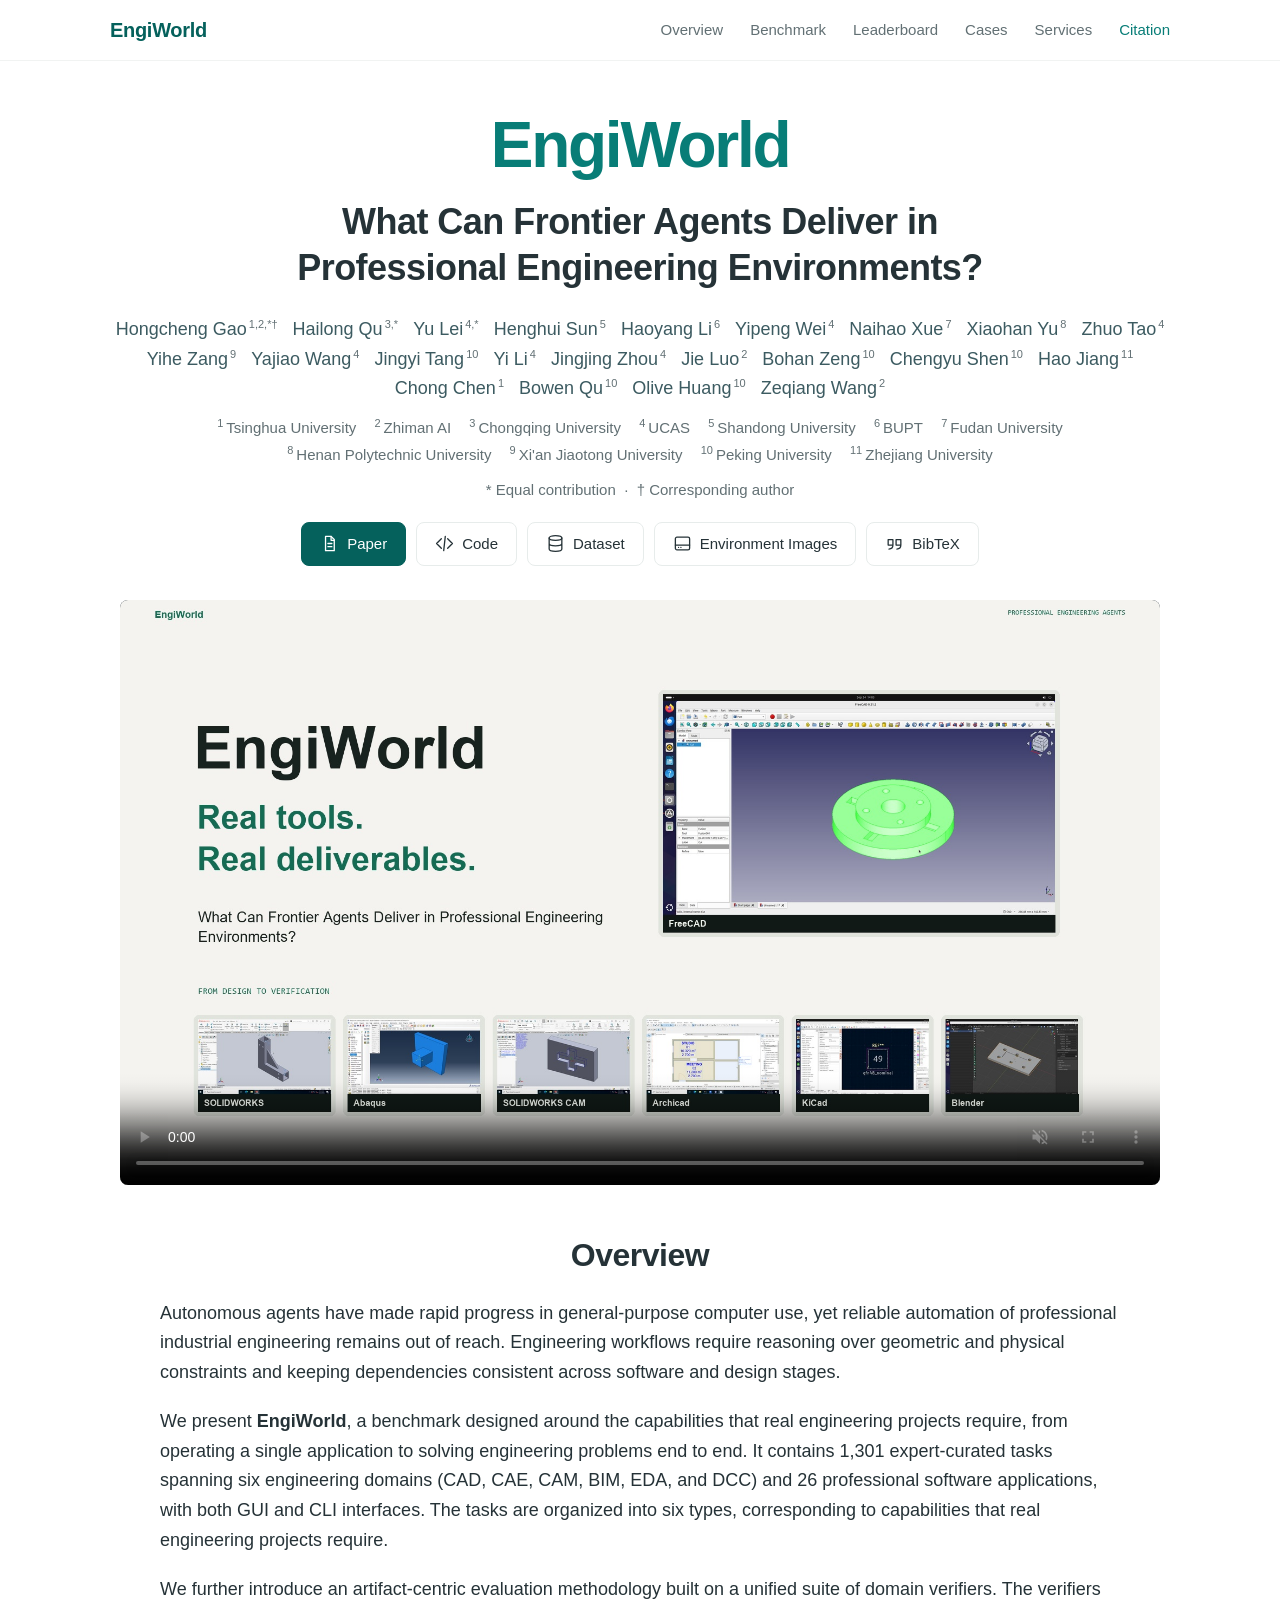
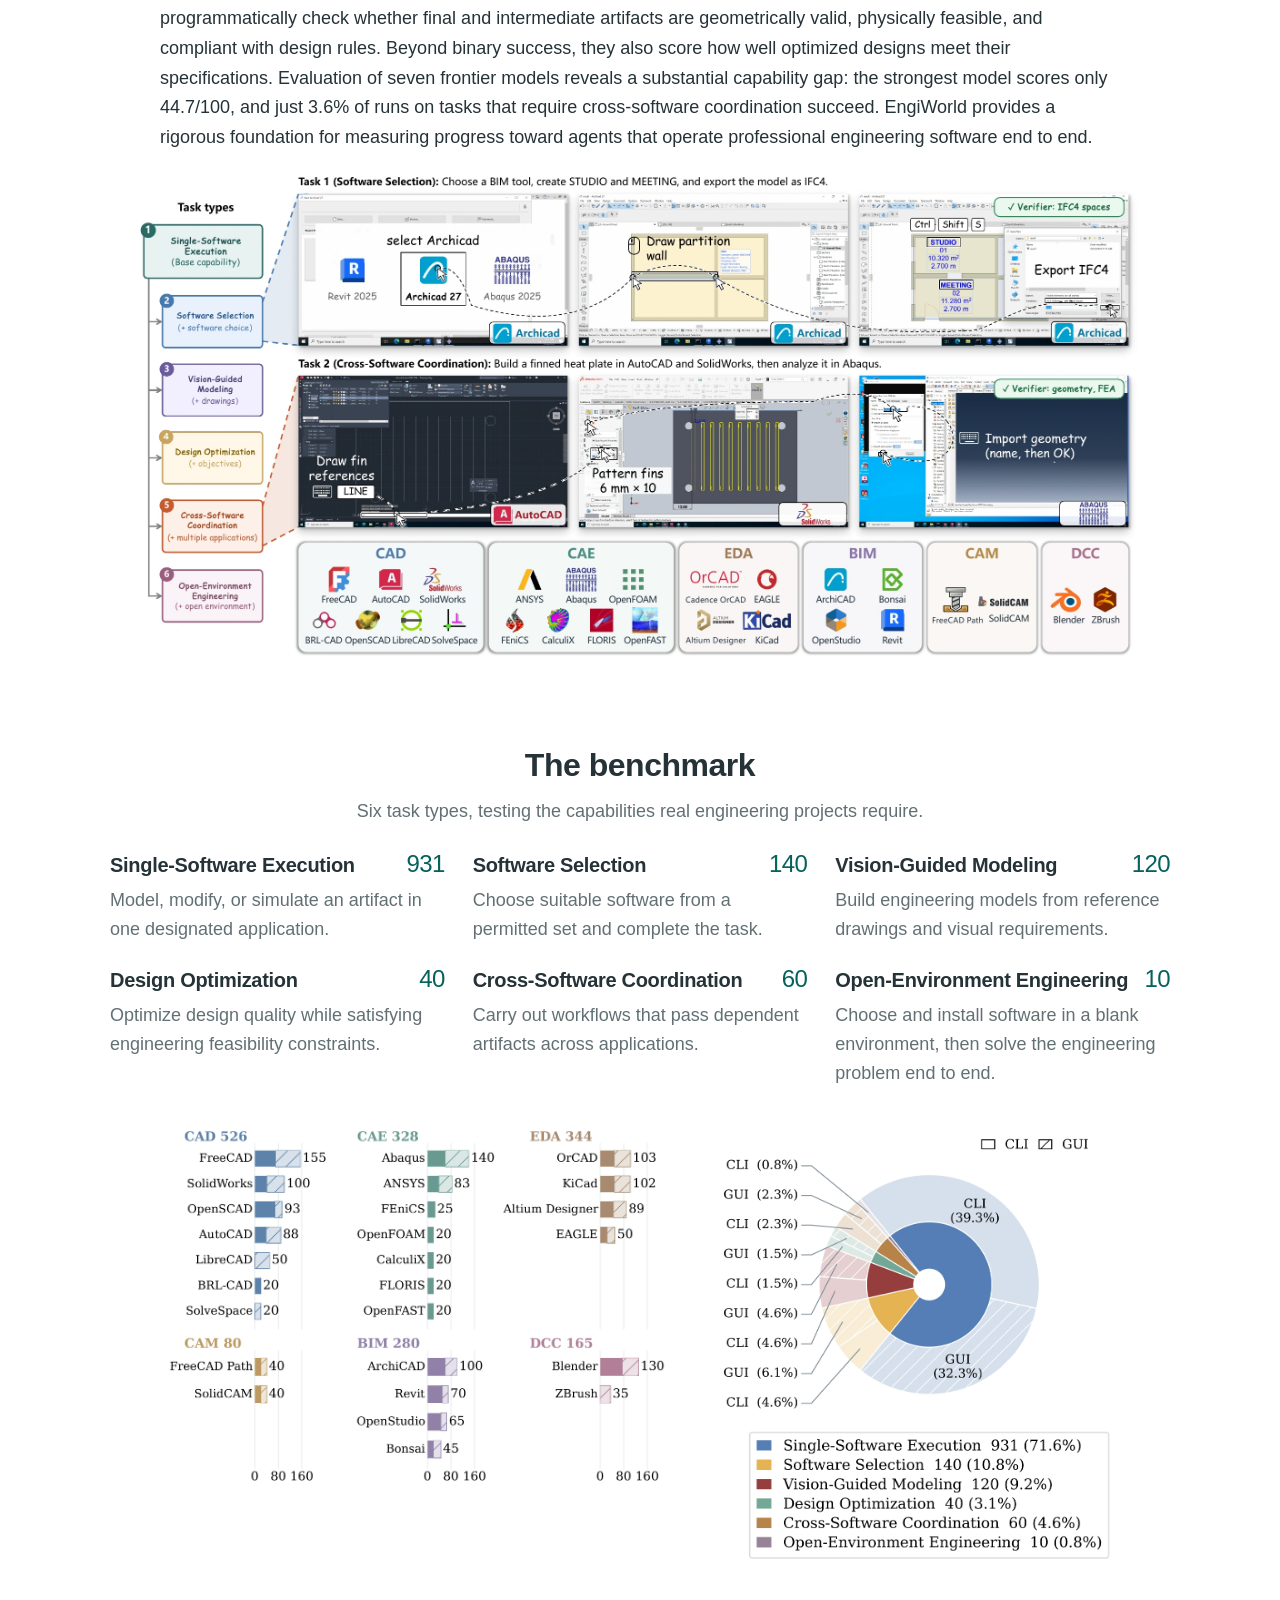
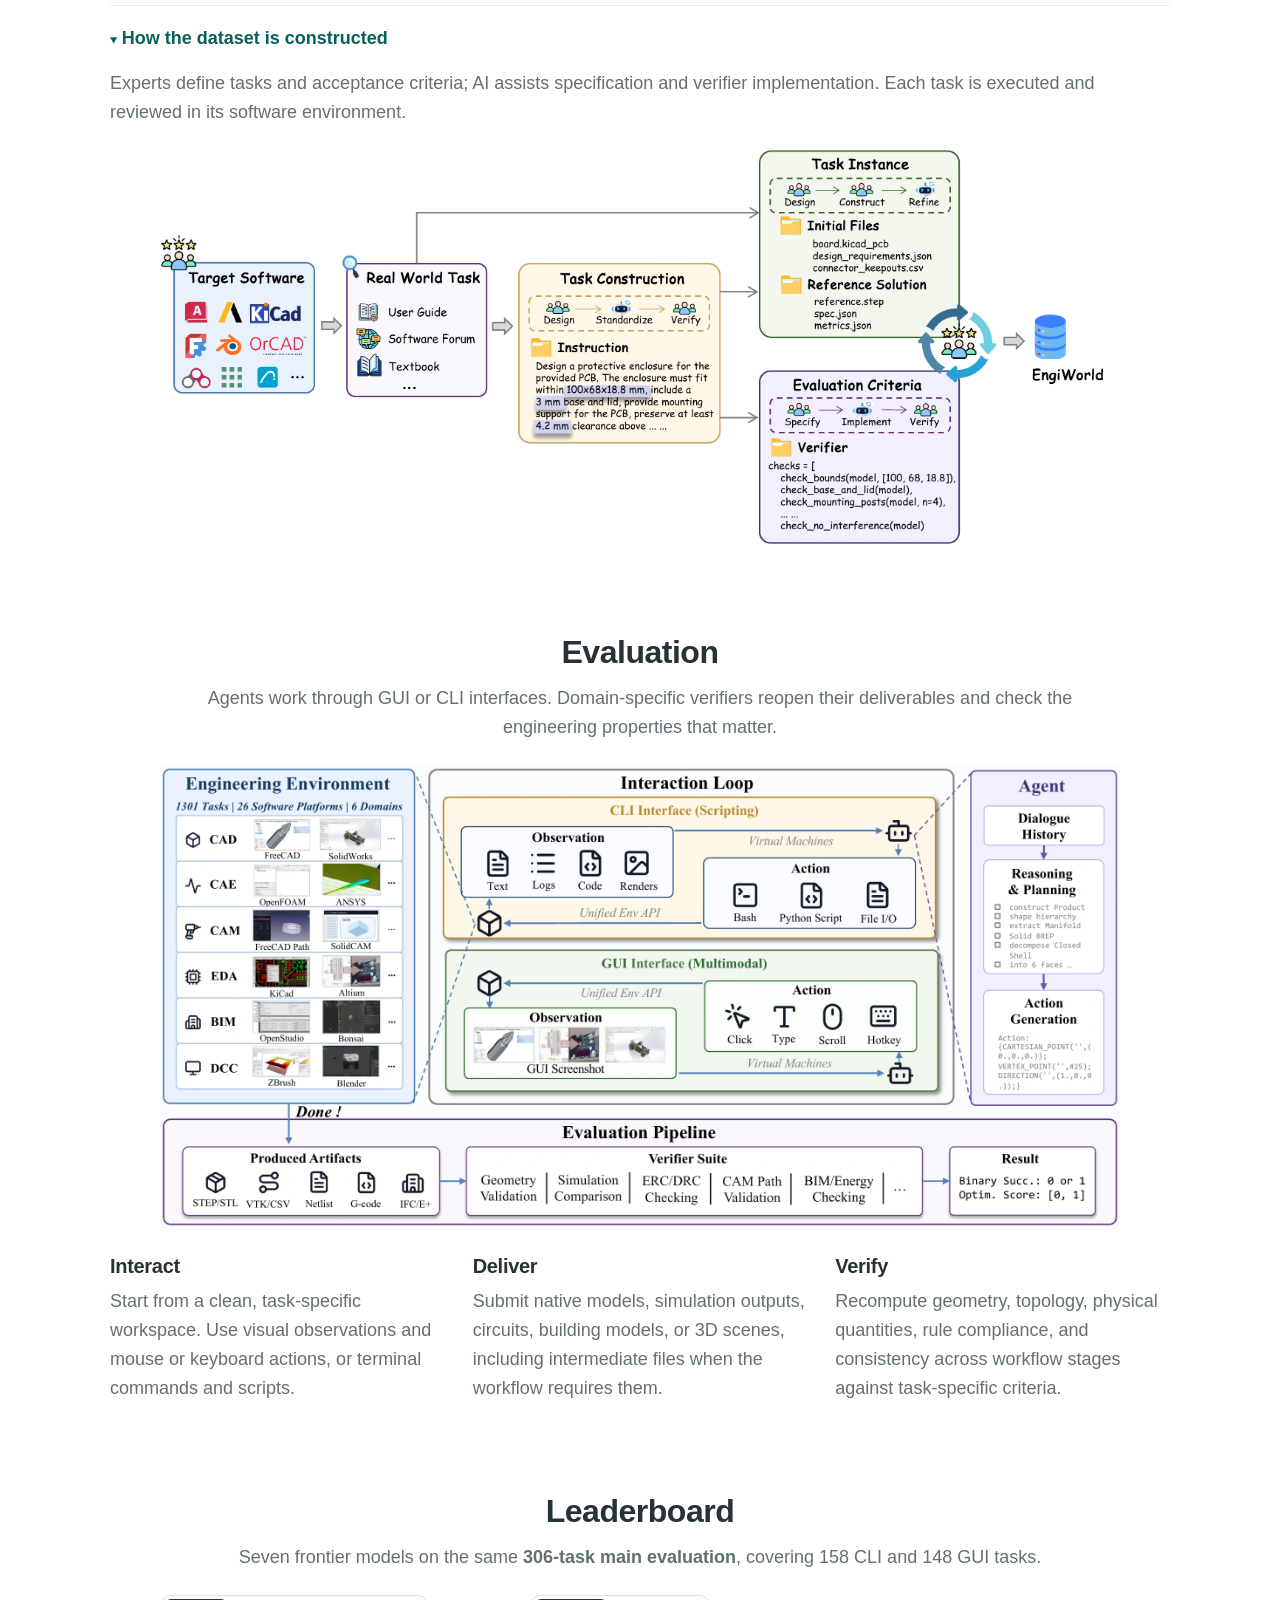
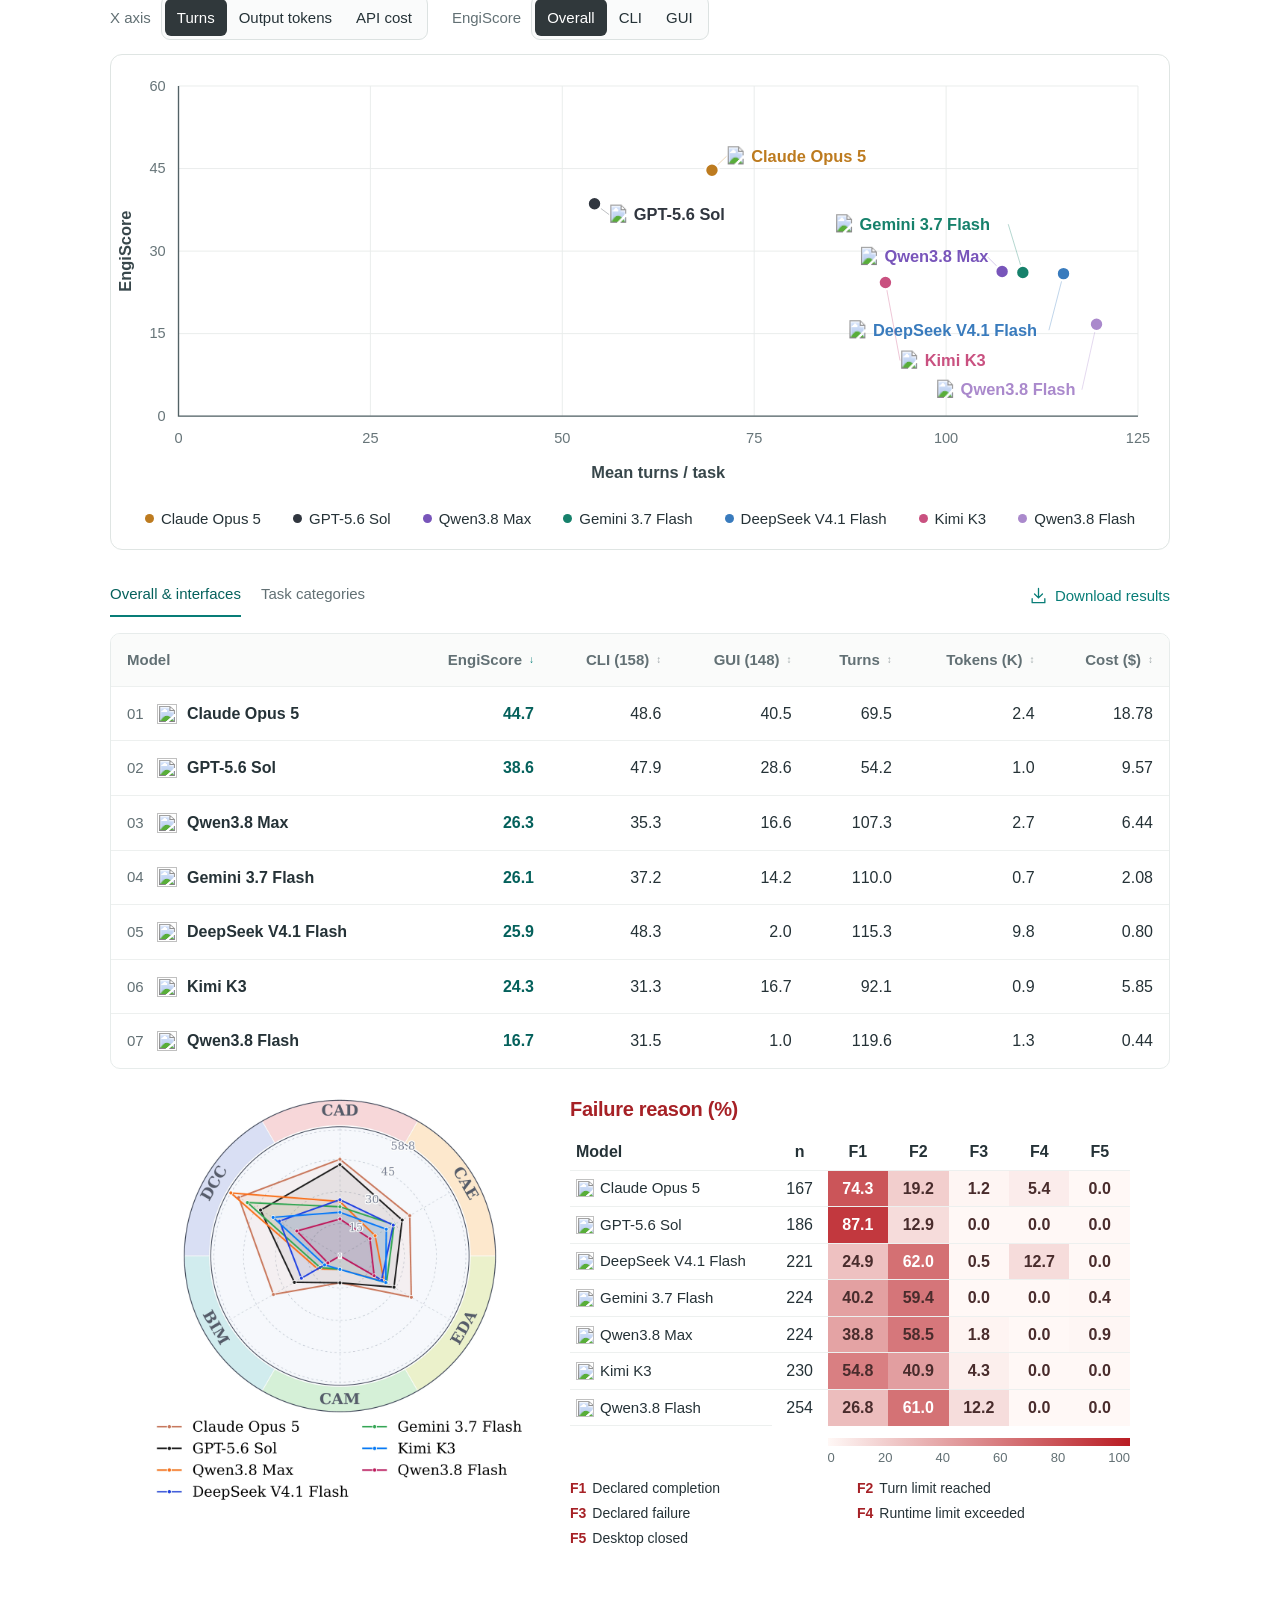
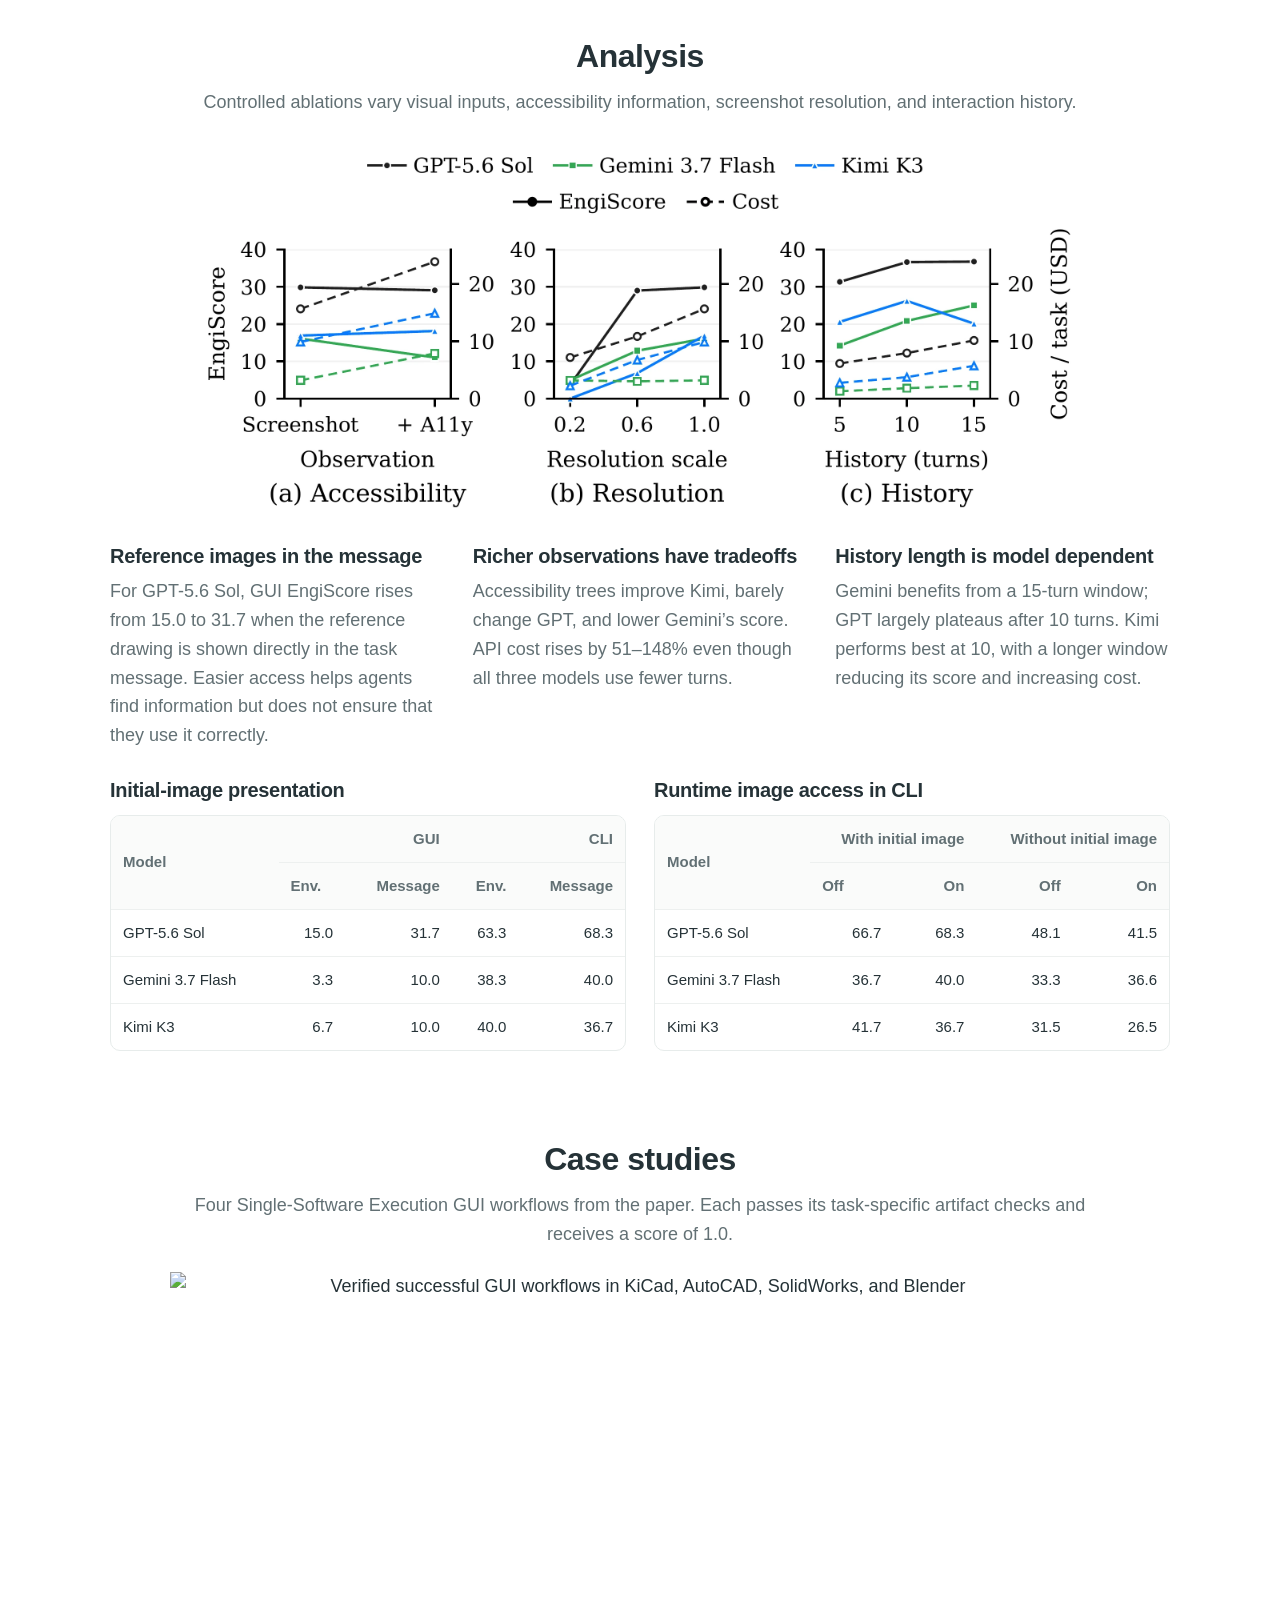
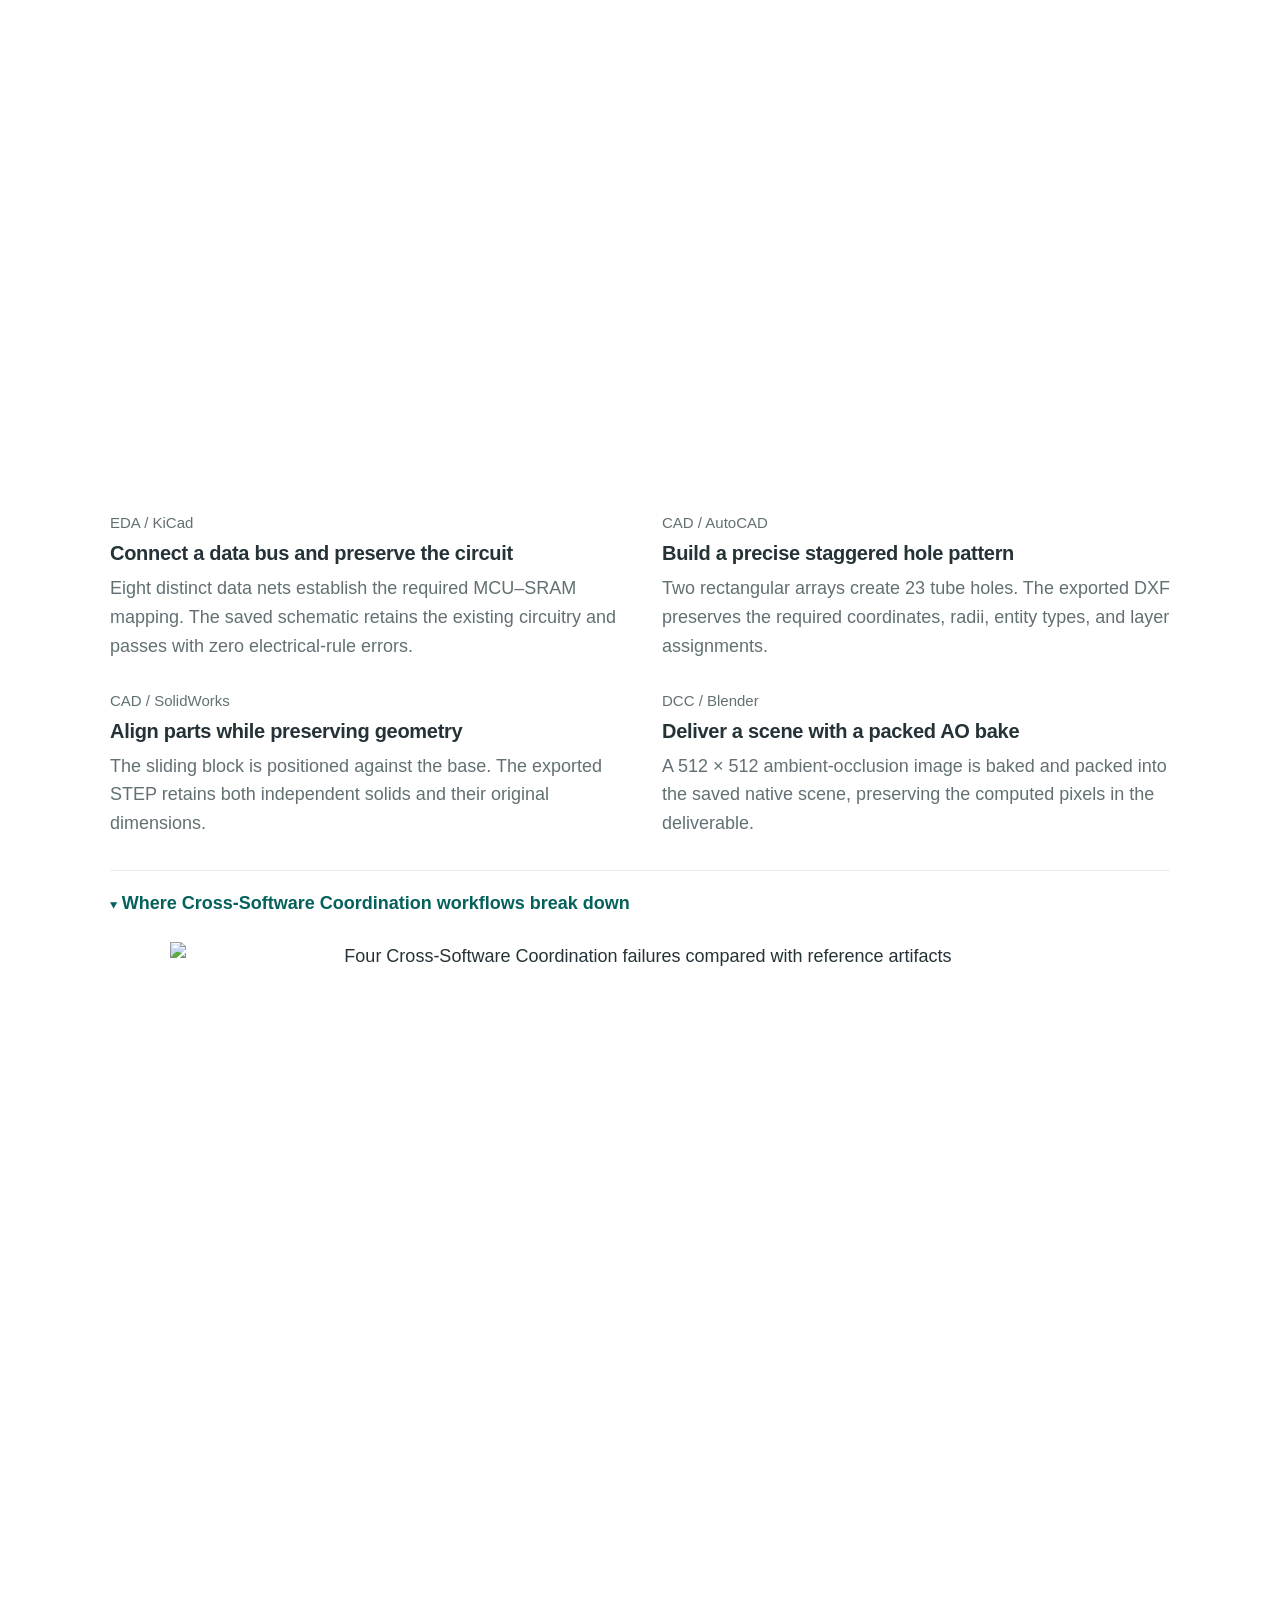
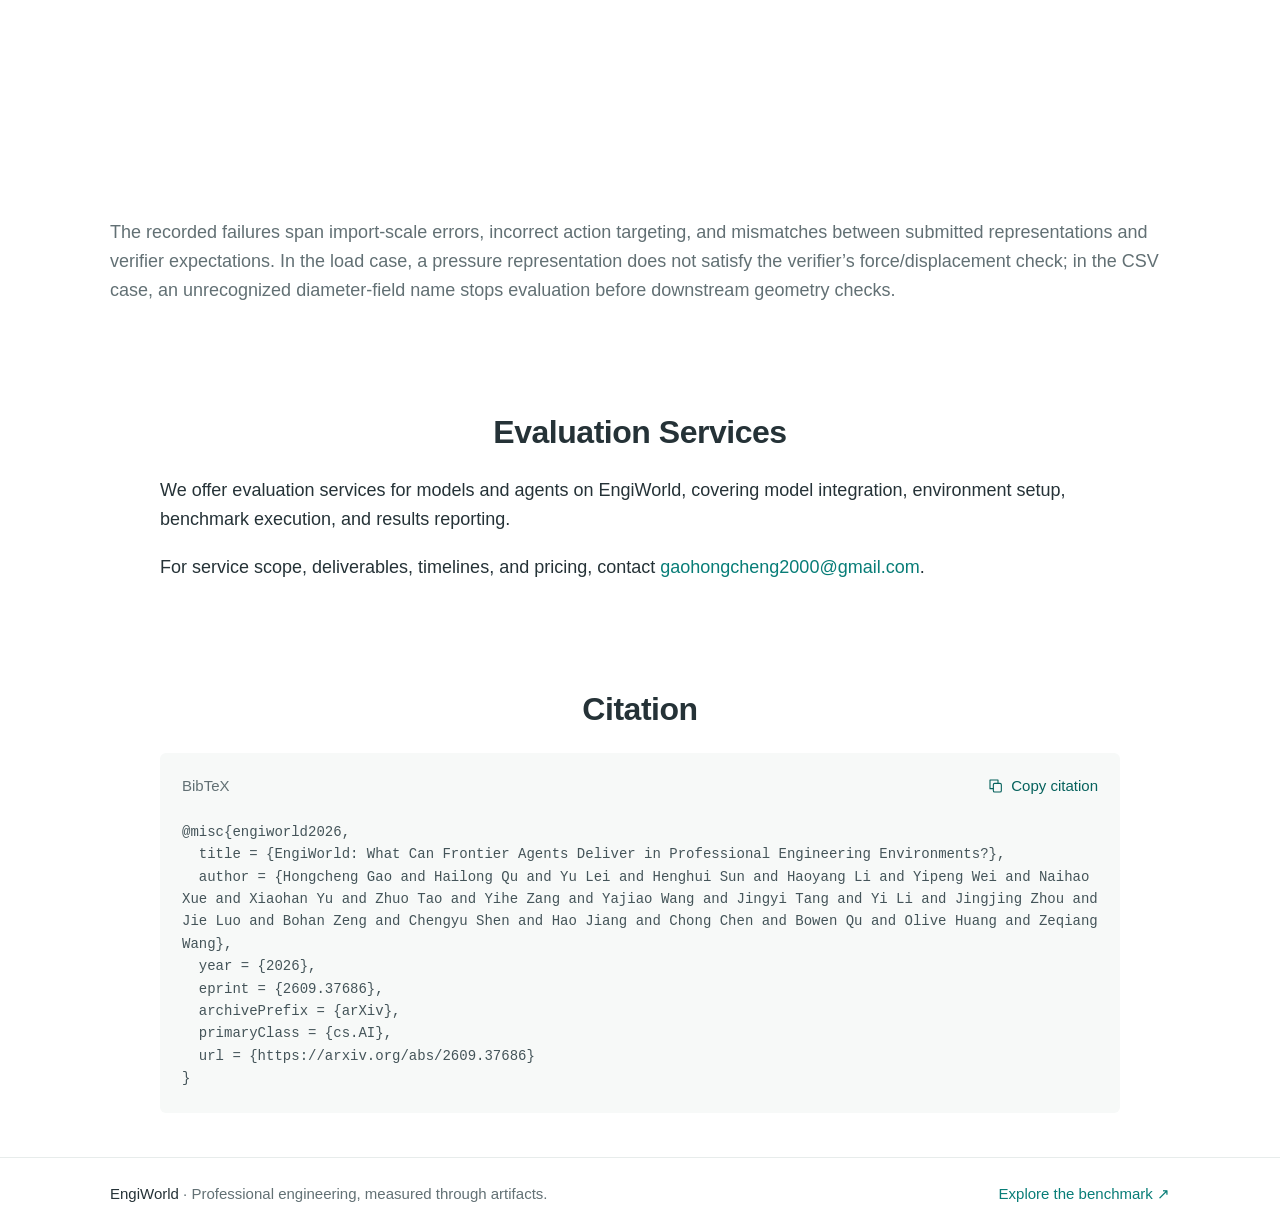
==== commit e5bdec44: "Add evaluation services and email contact" ====
--- a/index.html
+++ b/index.html
@@ -20,7 +20,7 @@
 <a class="skip-link" href="#main">Skip to content</a>
 <header class="site-header"><div class="container nav-inner">
   <a class="brand" href="#top" aria-label="EngiWorld home">EngiWorld</a>
-  <nav class="nav-links" aria-label="Main navigation"><a href="#overview">Overview</a><a href="#benchmark">Benchmark</a><a href="#results">Leaderboard</a><a href="#cases">Cases</a><a href="#citation">Citation</a></nav>
+  <nav class="nav-links" aria-label="Main navigation"><a href="#overview">Overview</a><a href="#benchmark">Benchmark</a><a href="#results">Leaderboard</a><a href="#cases">Cases</a><a href="#evaluation-services">Services</a><a href="#citation">Citation</a></nav>
 </div></header>
 <main id="main">
 <section class="hero" id="top"><div class="container">
@@ -189,6 +189,12 @@
   </details>
 </div></section>
 
+<section class="section" id="evaluation-services" aria-labelledby="evaluation-services-title"><div class="container narrow">
+  <div class="section-heading"><h2 id="evaluation-services-title">Evaluation Services</h2></div>
+  <p>We offer evaluation services for models and agents on EngiWorld, covering model integration, environment setup, benchmark execution, and results reporting.</p>
+  <p>For service scope, deliverables, timelines, and pricing, contact <a href="mailto:gaohongcheng2000@gmail.com">gaohongcheng2000@gmail.com</a>.</p>
+</div></section>
+
 <section class="section" id="citation"><div class="container narrow">
   <div class="section-heading"><h2>Citation</h2></div>
   <div class="citation-box"><div class="citation-header"><span>BibTeX</span><button class="copy-button" id="copy-citation" type="button"><svg aria-hidden="true" viewBox="0 0 24 24" fill="none" stroke="currentColor" stroke-width="1.65" stroke-linecap="round" stroke-linejoin="round"><rect x="8" y="8" width="12" height="13" rx="2"/><path d="M15 8V3H3v13h5"/></svg><span>Copy citation</span></button></div><pre id="bibtex">@misc{engiworld2026,
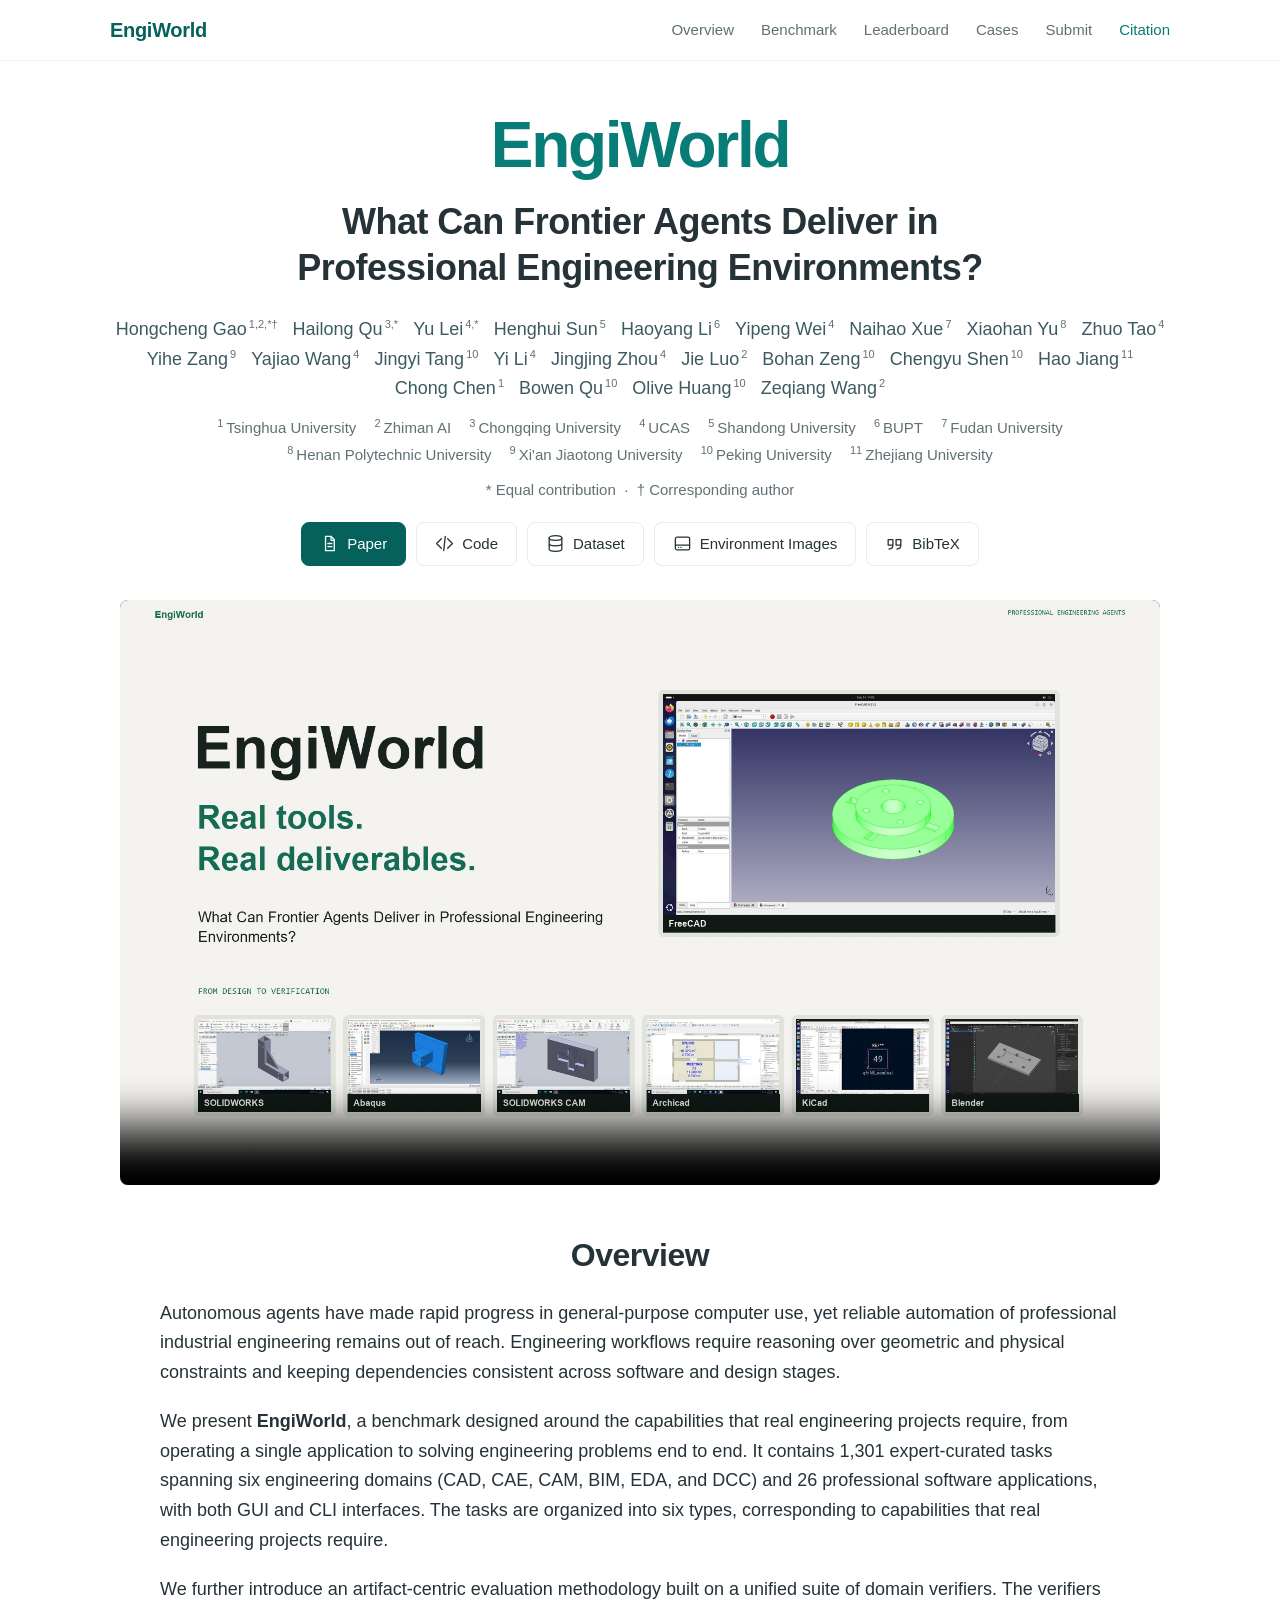
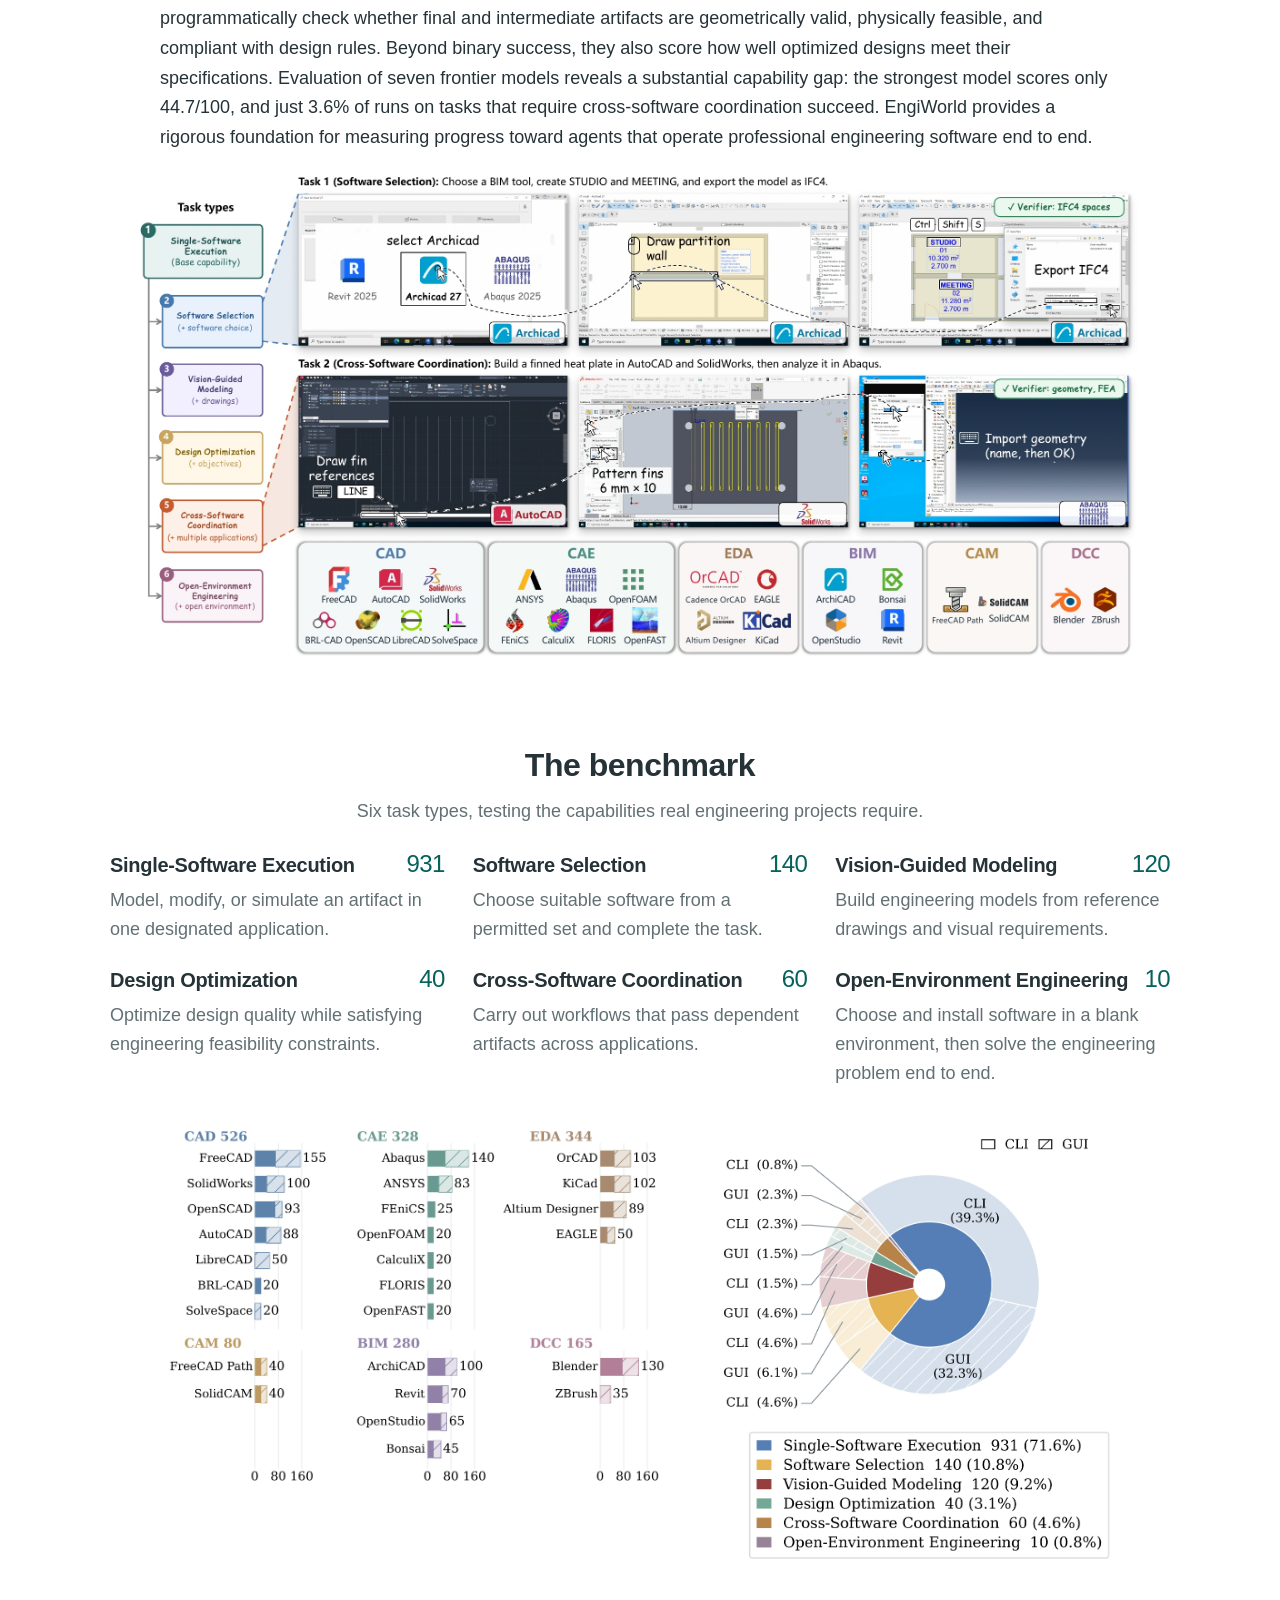
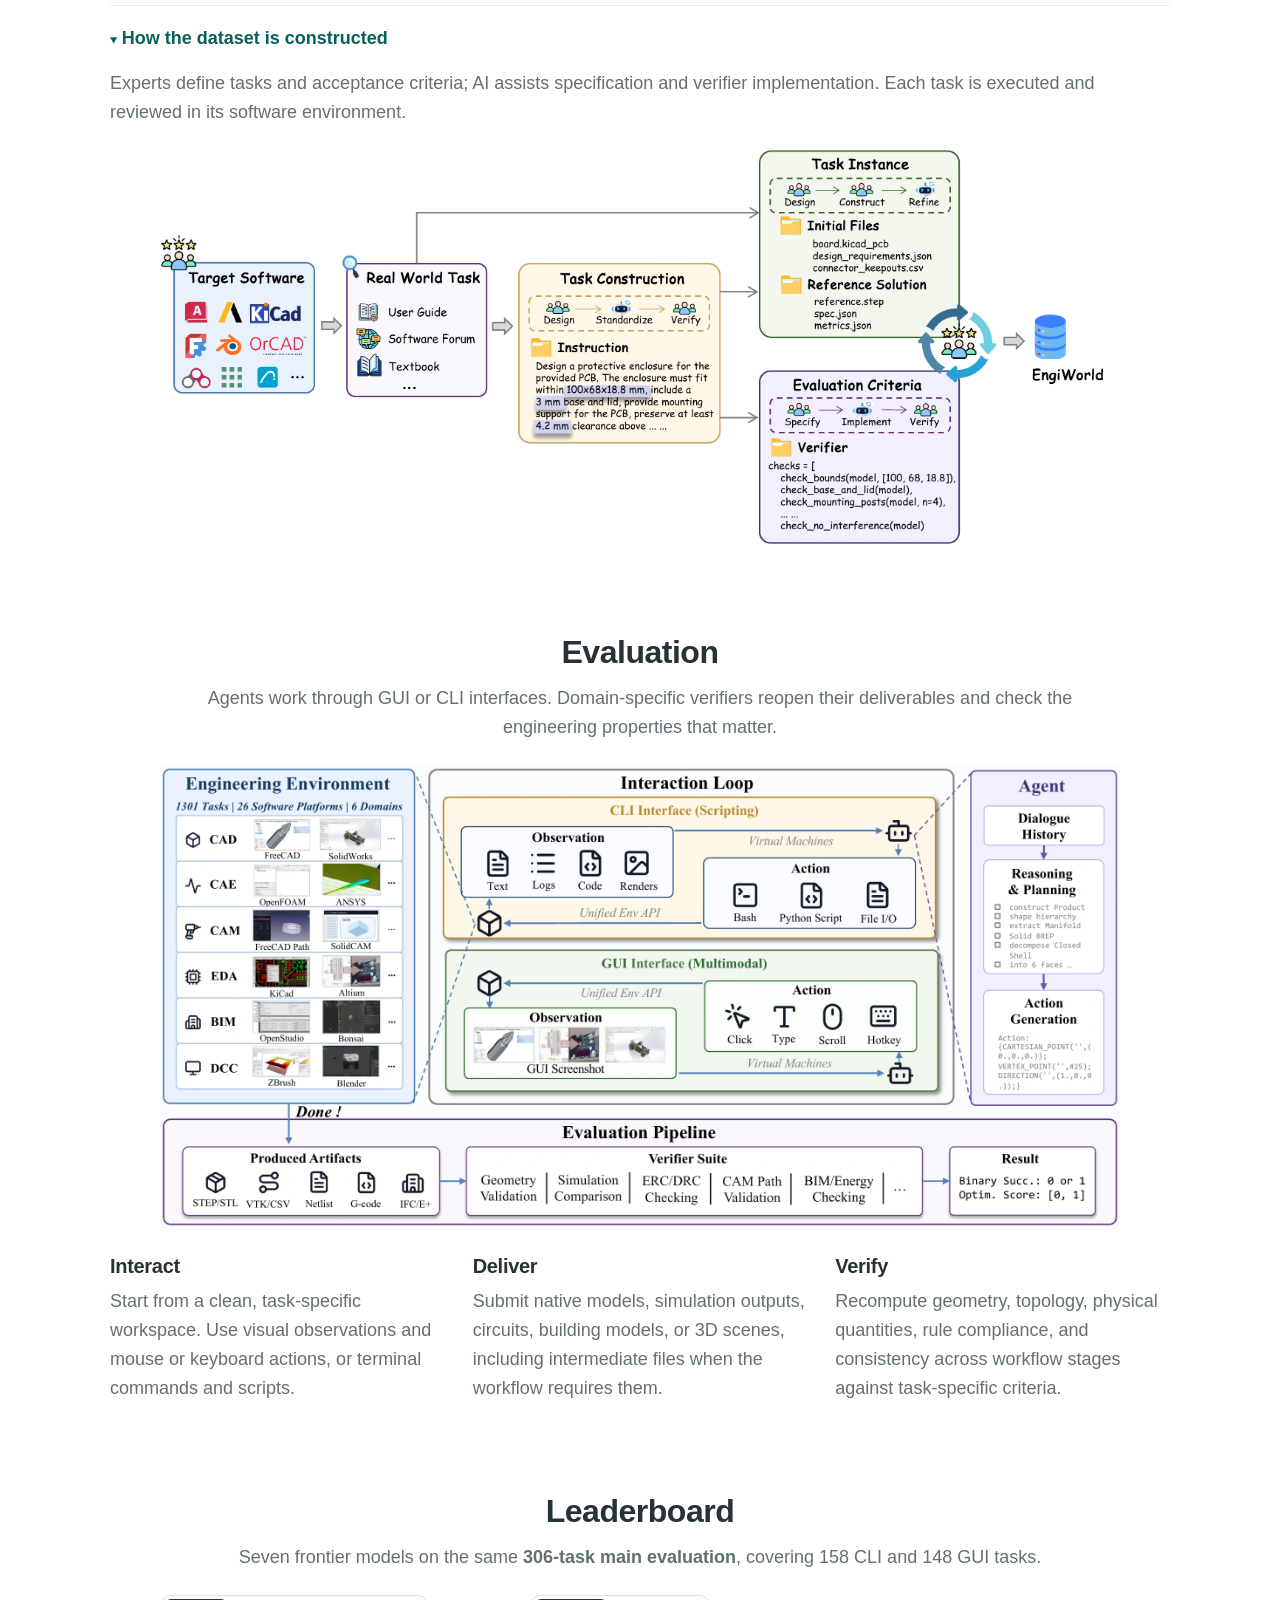
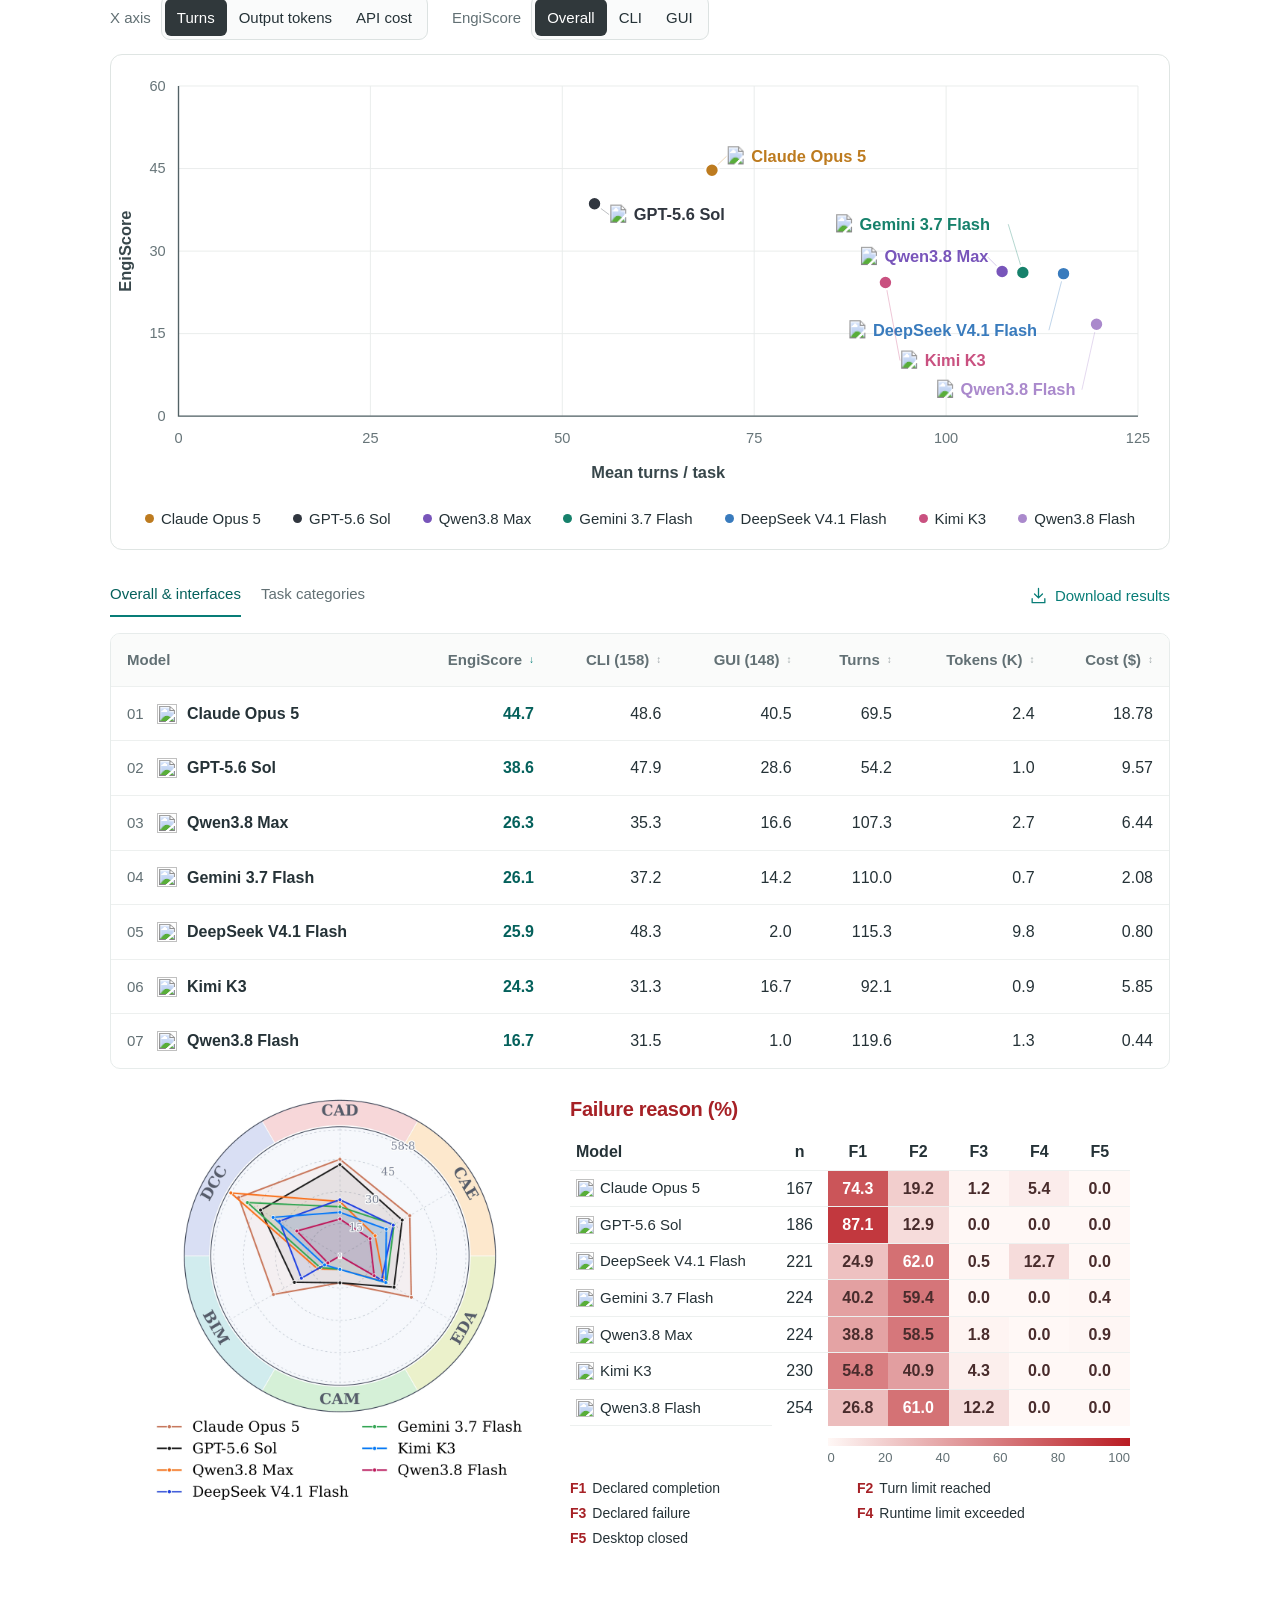
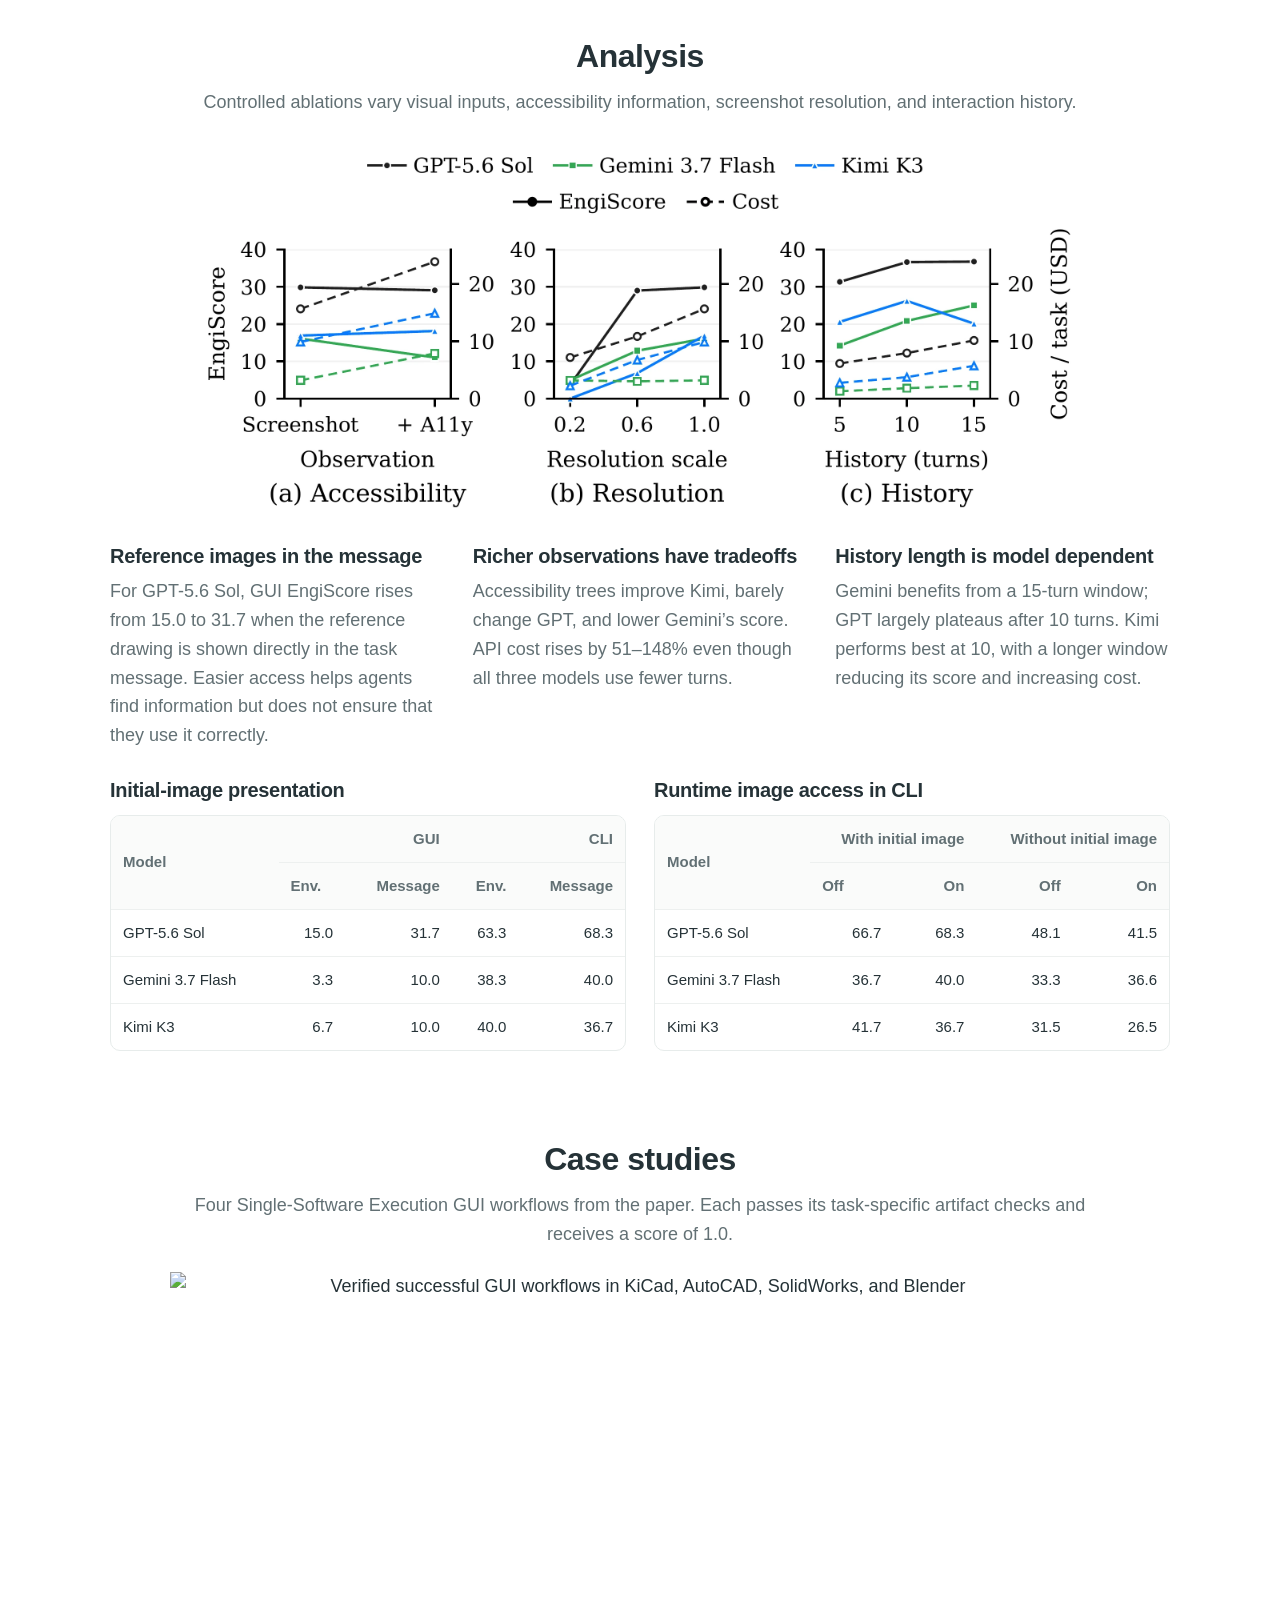
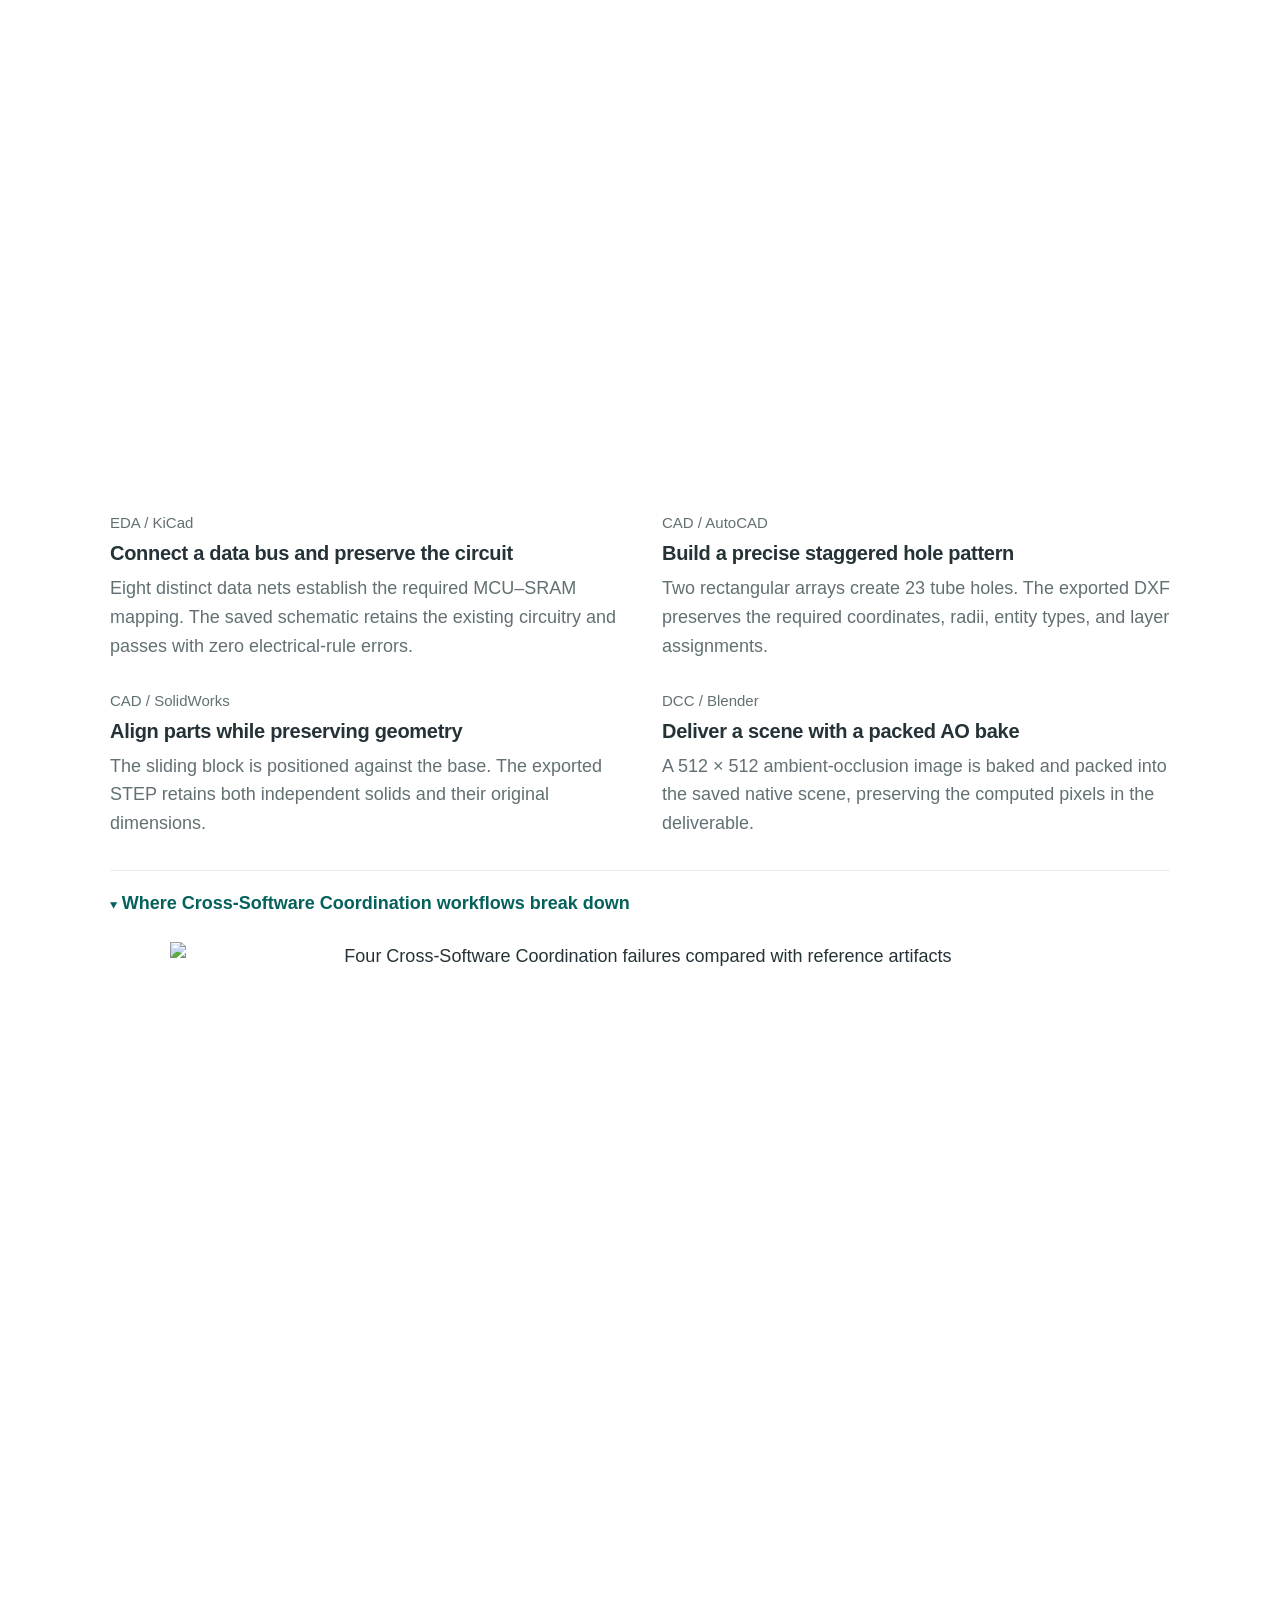
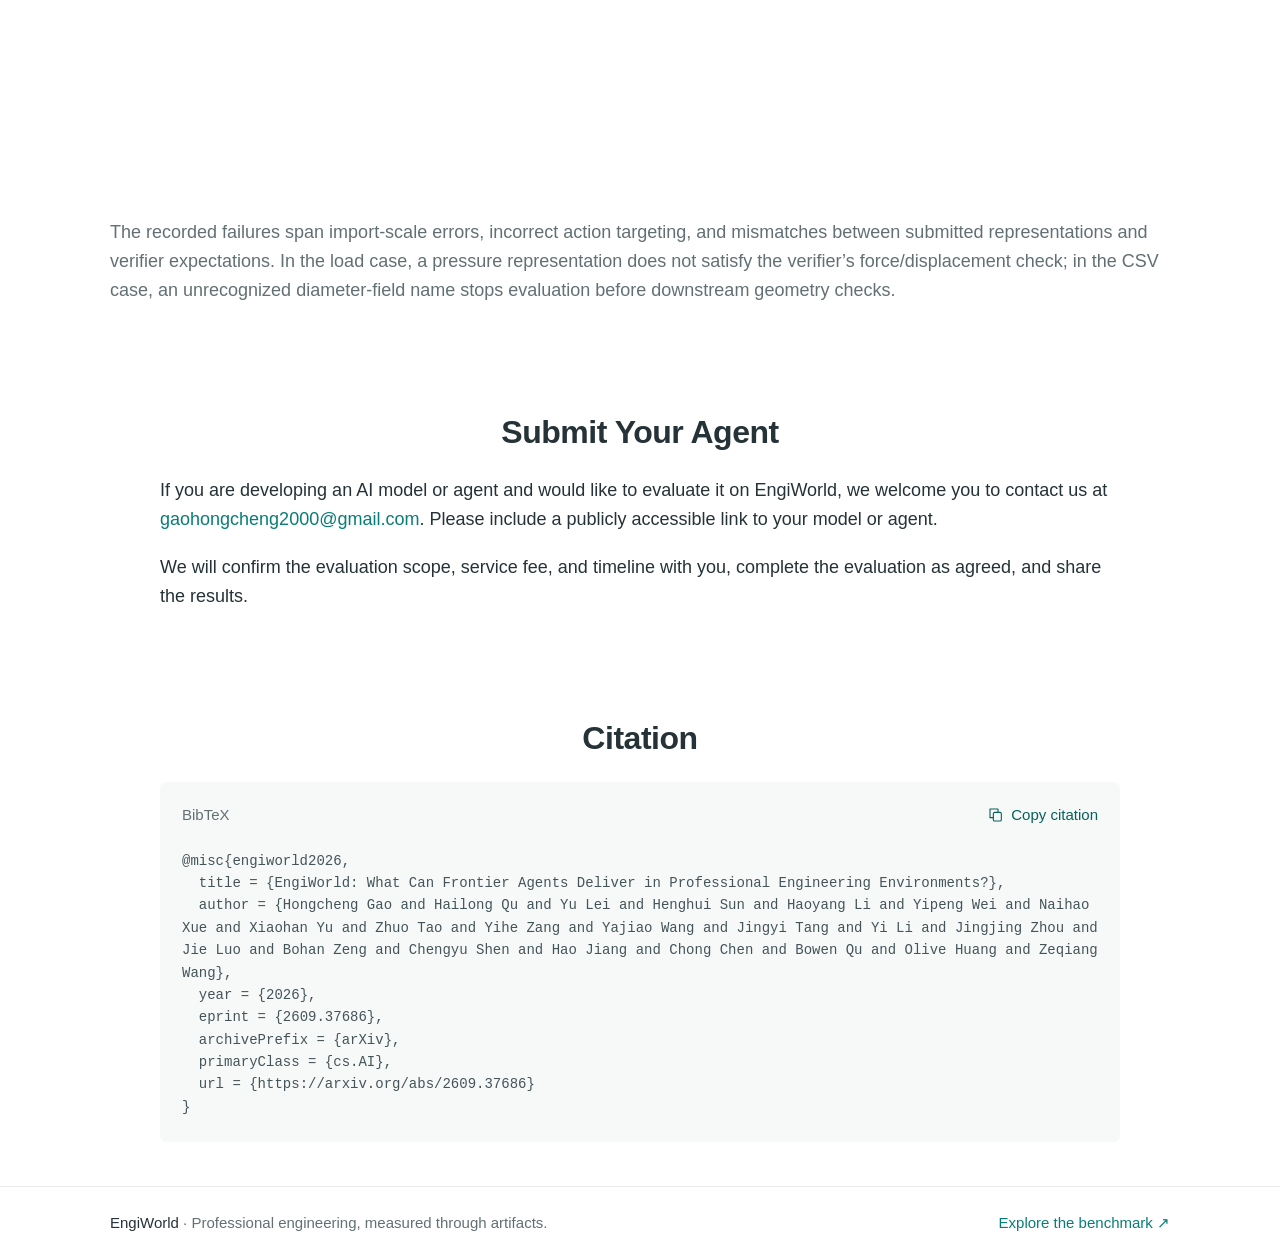
==== commit 68b3621c: "Invite agent submissions for EngiWorld evaluation" ====
--- a/index.html
+++ b/index.html
@@ -20,7 +20,7 @@
 <a class="skip-link" href="#main">Skip to content</a>
 <header class="site-header"><div class="container nav-inner">
   <a class="brand" href="#top" aria-label="EngiWorld home">EngiWorld</a>
-  <nav class="nav-links" aria-label="Main navigation"><a href="#overview">Overview</a><a href="#benchmark">Benchmark</a><a href="#results">Leaderboard</a><a href="#cases">Cases</a><a href="#evaluation-services">Services</a><a href="#citation">Citation</a></nav>
+  <nav class="nav-links" aria-label="Main navigation"><a href="#overview">Overview</a><a href="#benchmark">Benchmark</a><a href="#results">Leaderboard</a><a href="#cases">Cases</a><a href="#evaluation-services">Submit</a><a href="#citation">Citation</a></nav>
 </div></header>
 <main id="main">
 <section class="hero" id="top"><div class="container">
@@ -190,9 +190,9 @@
 </div></section>
 
 <section class="section" id="evaluation-services" aria-labelledby="evaluation-services-title"><div class="container narrow">
-  <div class="section-heading"><h2 id="evaluation-services-title">Evaluation Services</h2></div>
-  <p>We offer evaluation services for models and agents on EngiWorld, covering model integration, environment setup, benchmark execution, and results reporting.</p>
-  <p>For service scope, deliverables, timelines, and pricing, contact <a href="mailto:gaohongcheng2000@gmail.com">gaohongcheng2000@gmail.com</a>.</p>
+  <div class="section-heading"><h2 id="evaluation-services-title">Submit Your Agent</h2></div>
+  <p>If you are developing an AI model or agent and would like to evaluate it on EngiWorld, we welcome you to contact us at <a href="mailto:gaohongcheng2000@gmail.com">gaohongcheng2000@gmail.com</a>. Please include a publicly accessible link to your model or agent.</p>
+  <p>We will confirm the evaluation scope, service fee, and timeline with you, complete the evaluation as agreed, and share the results.</p>
 </div></section>
 
 <section class="section" id="citation"><div class="container narrow">
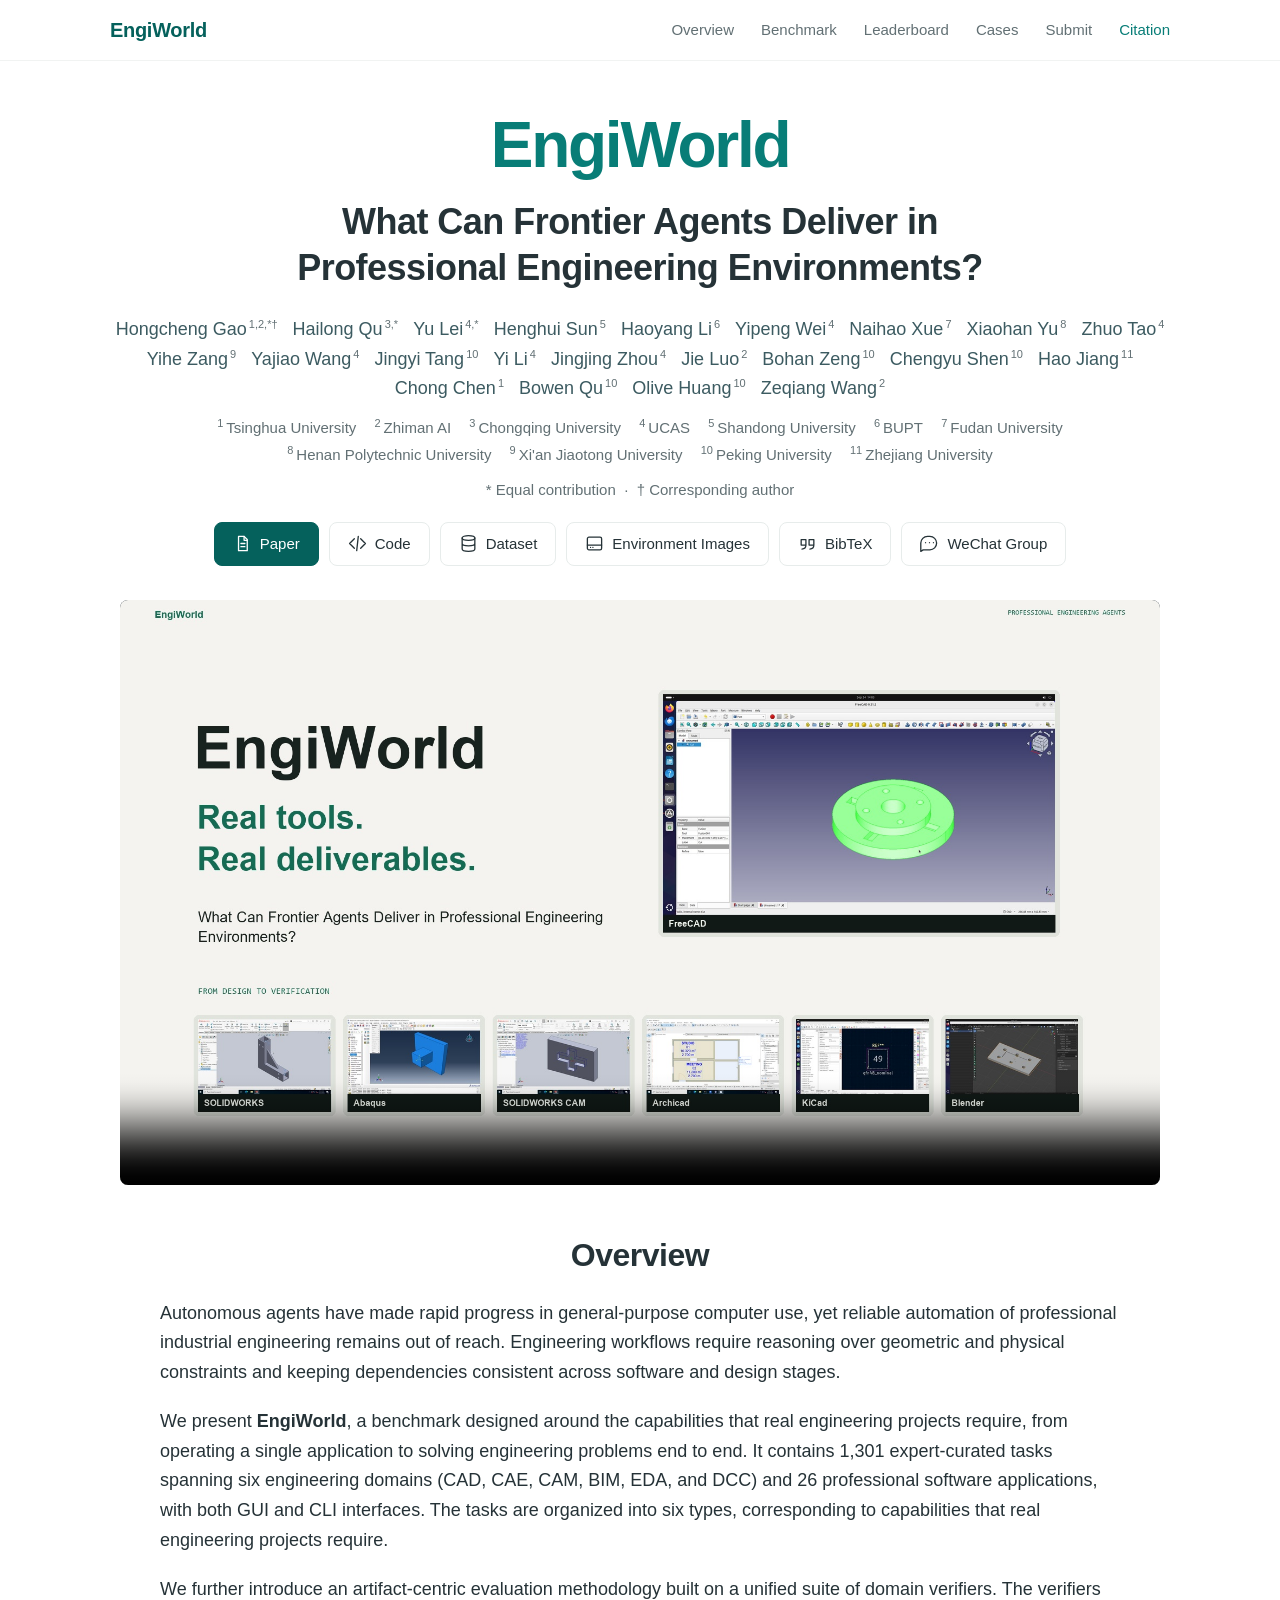
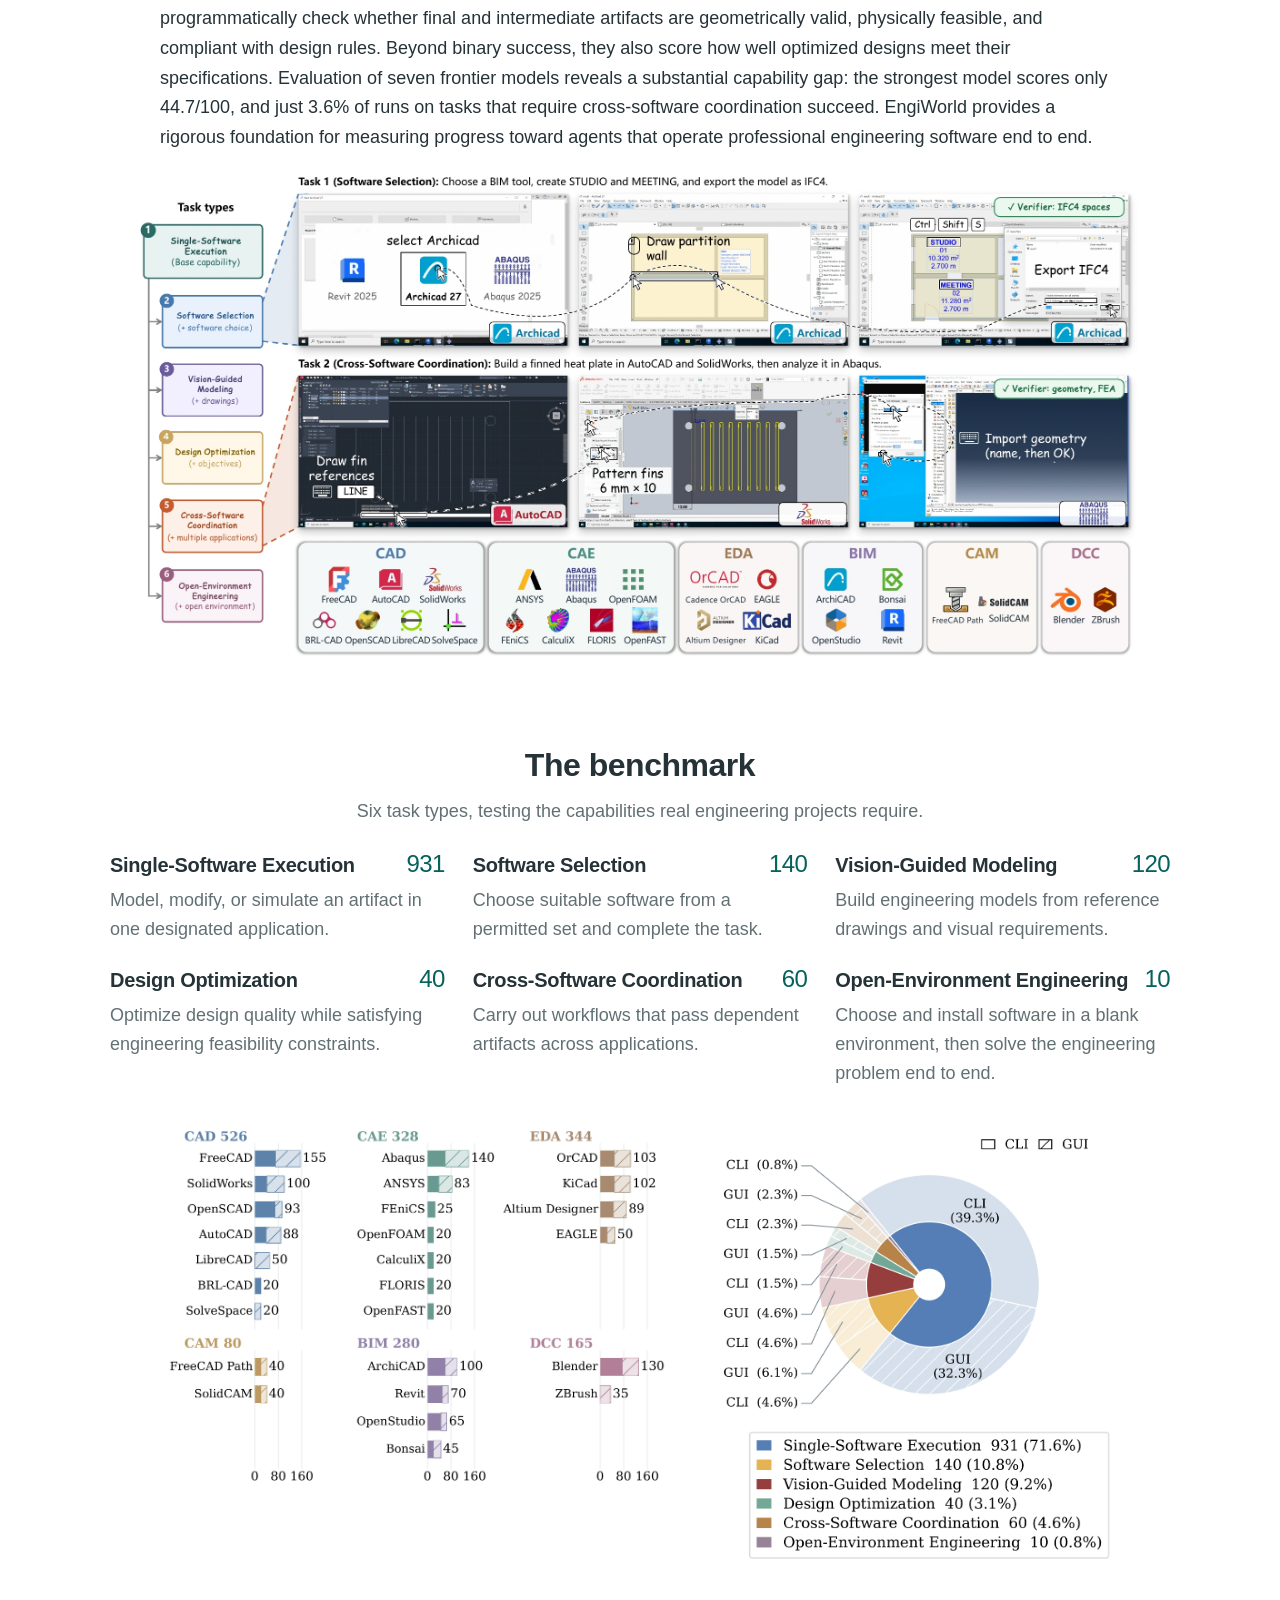
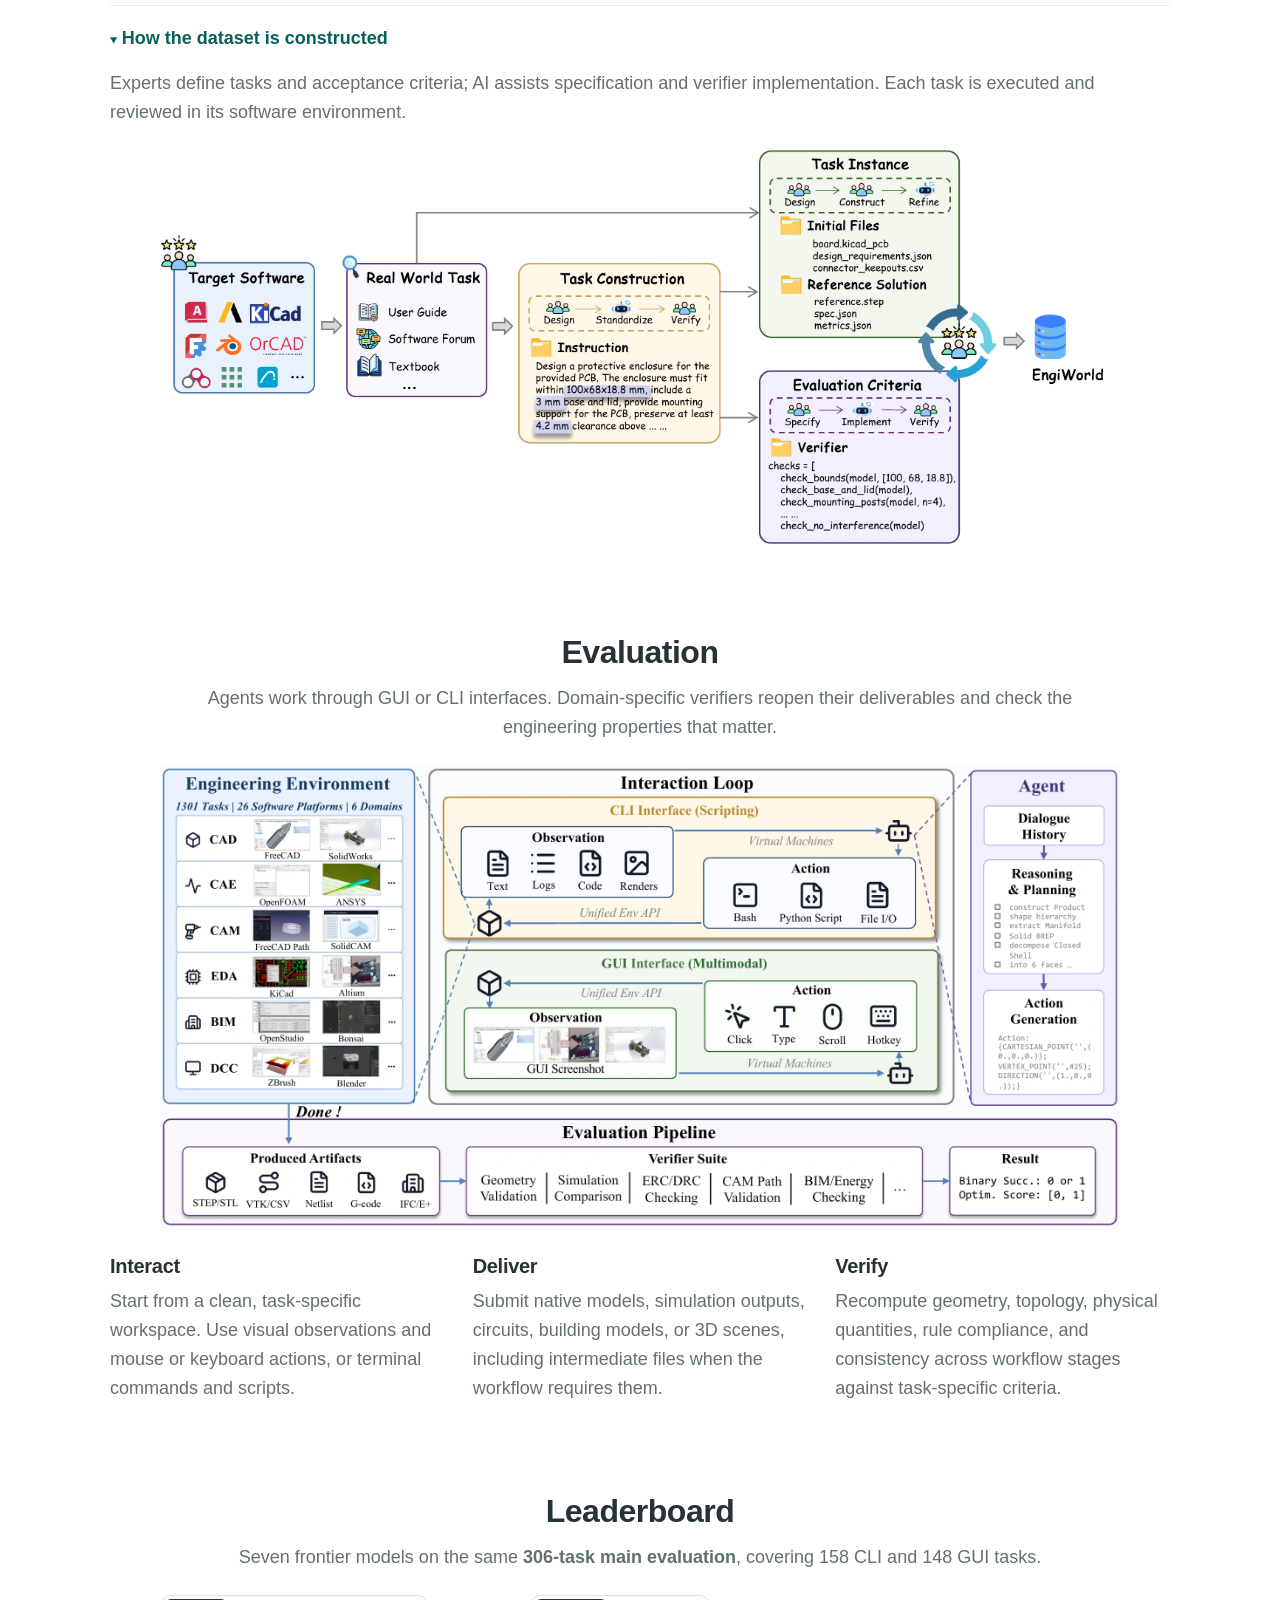
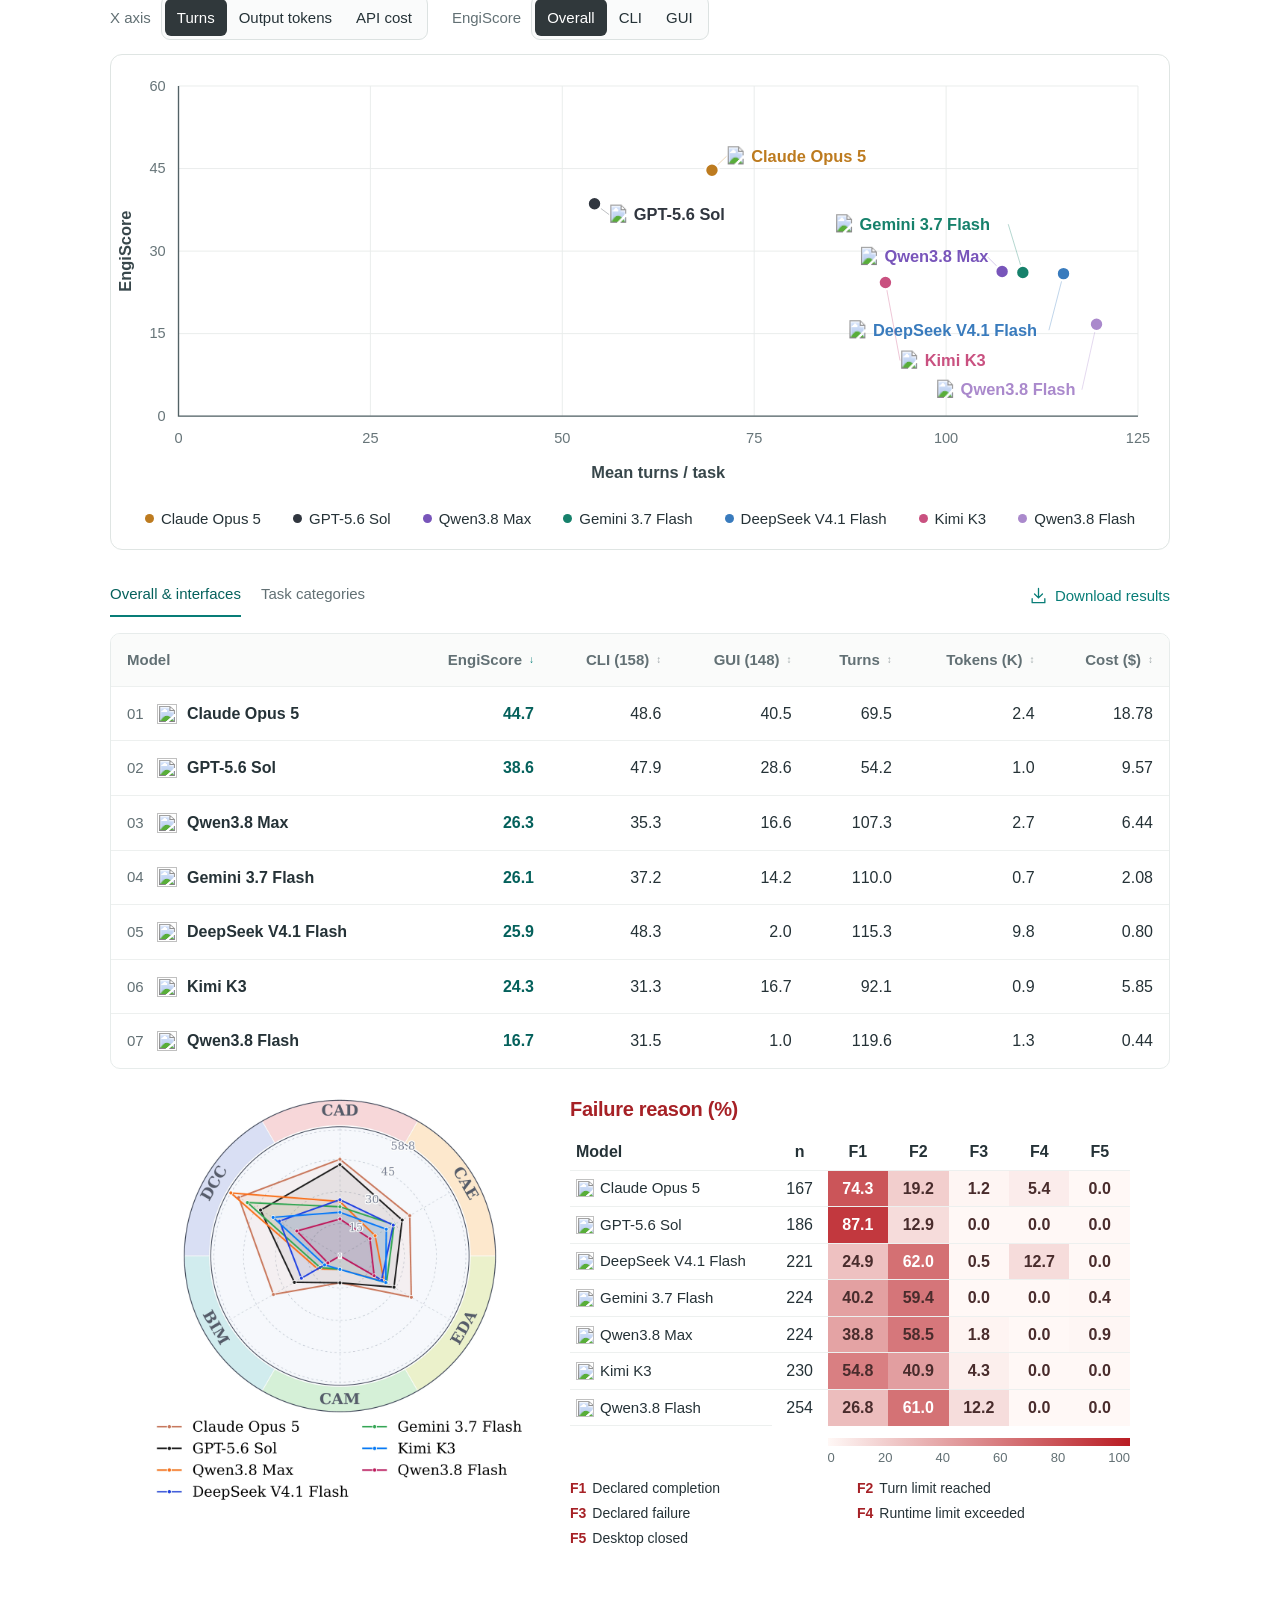
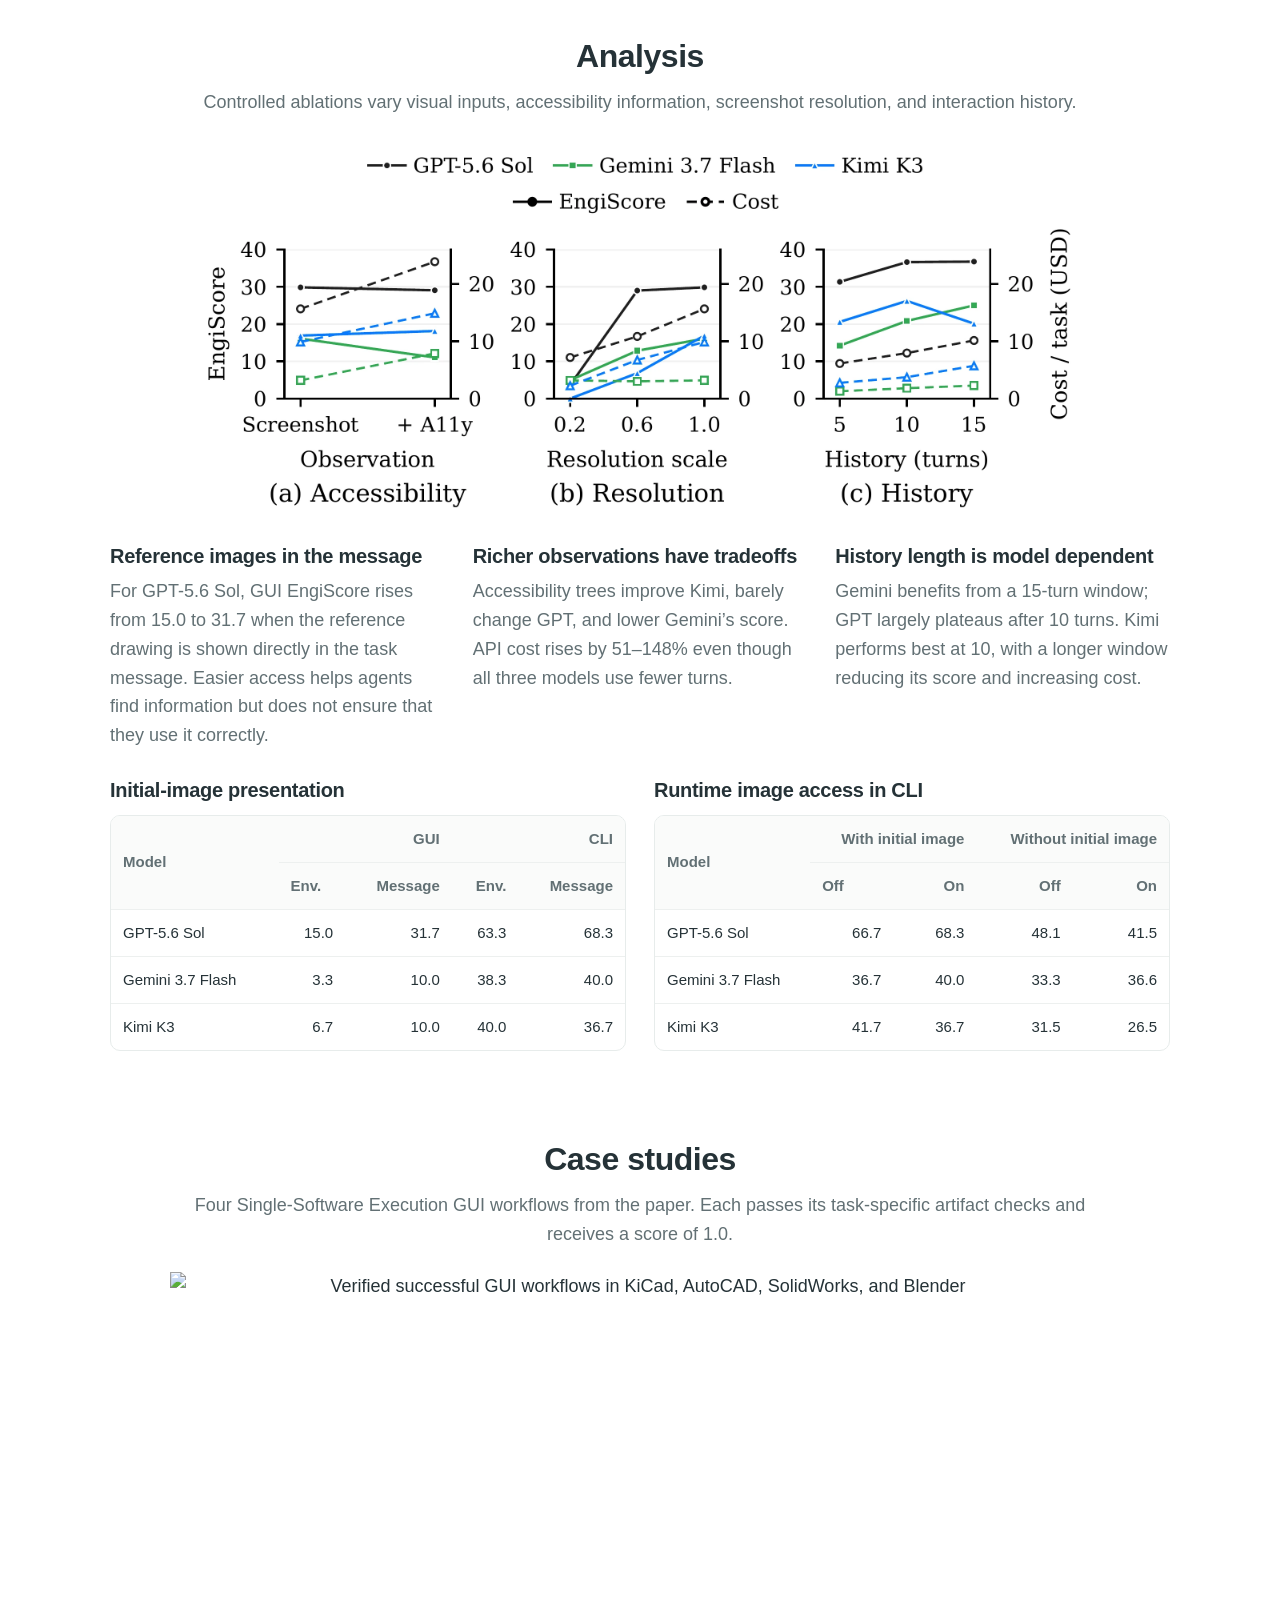
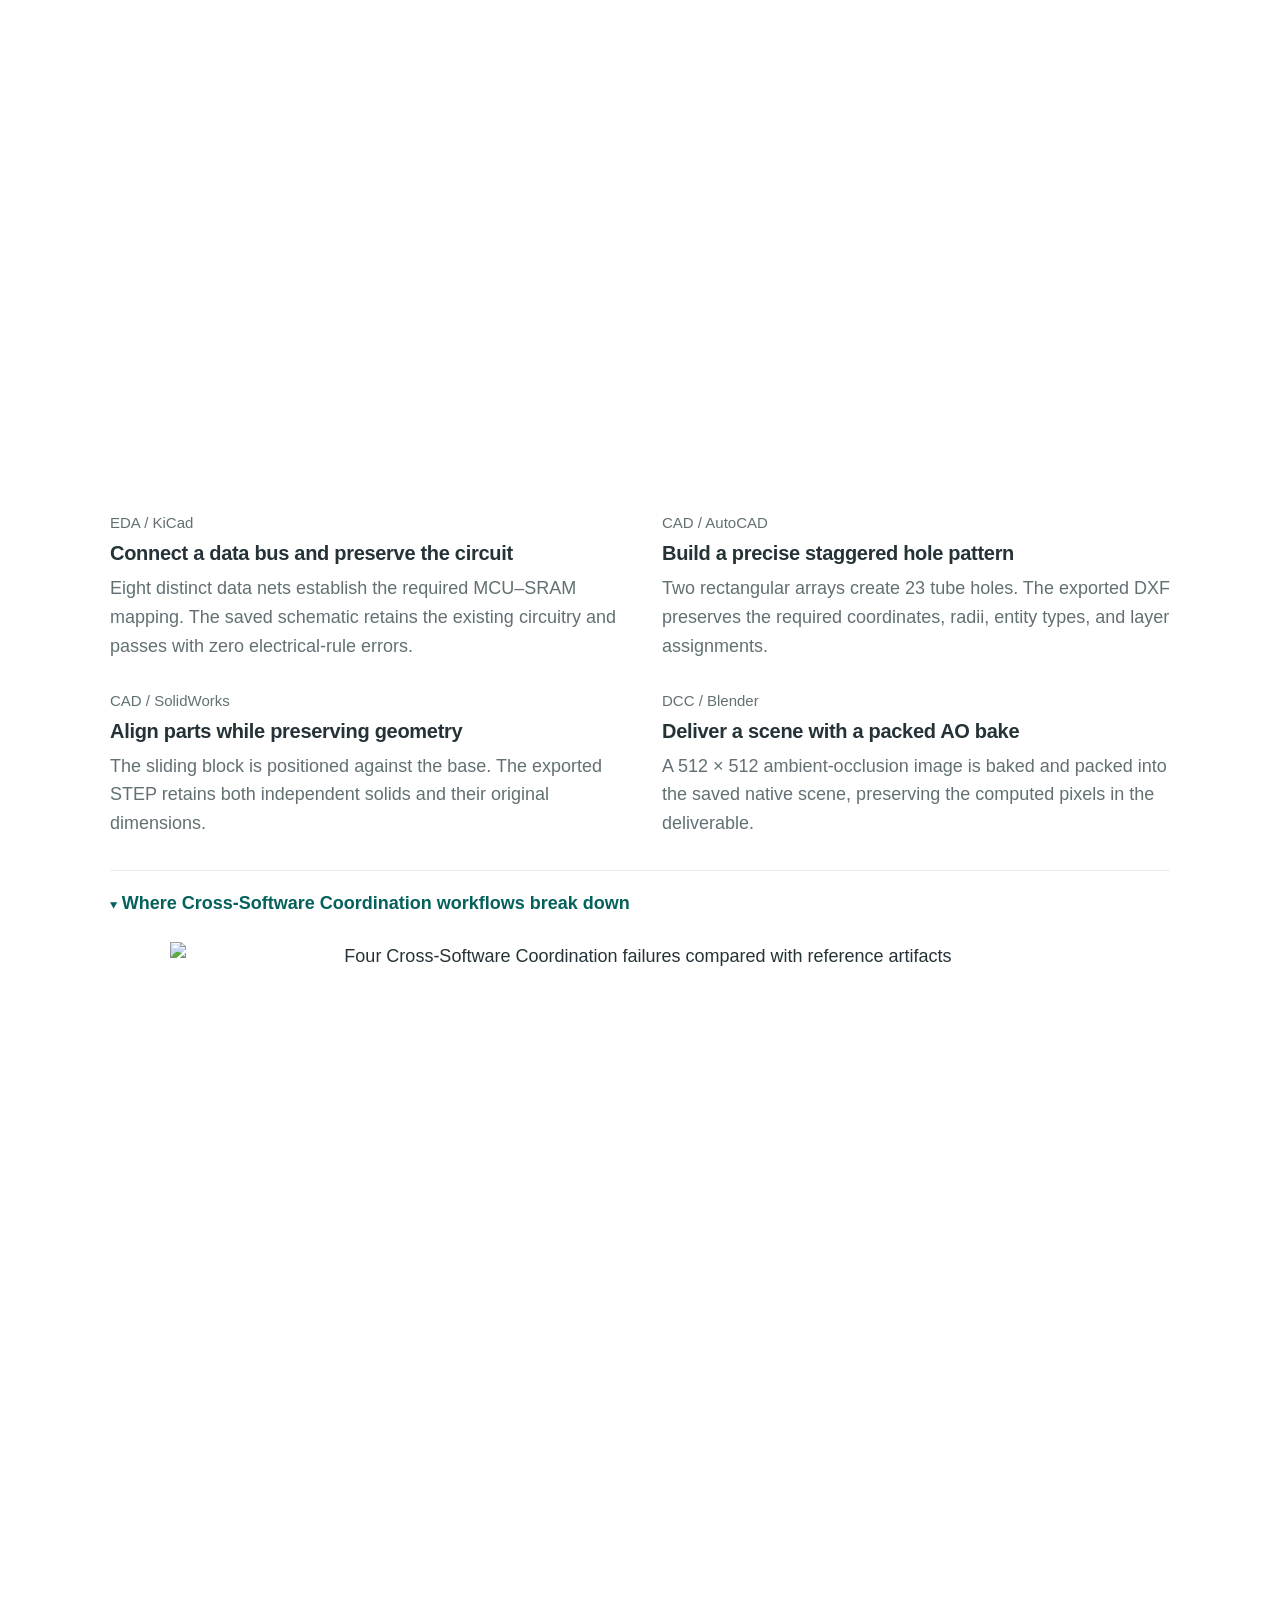
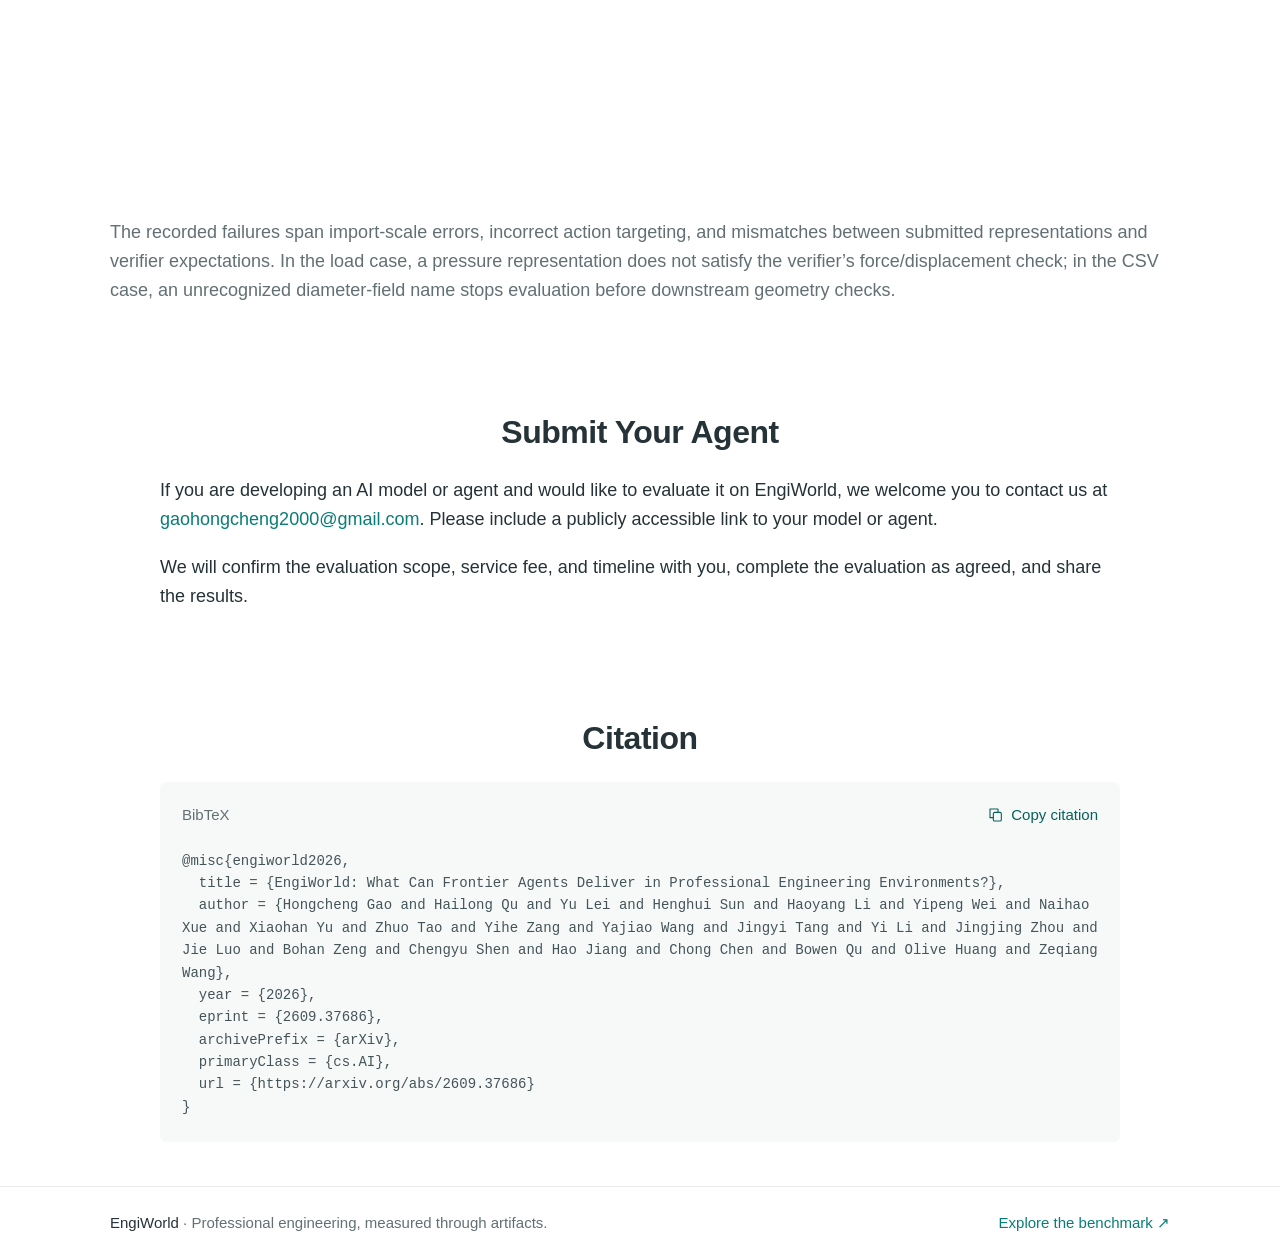
==== commit ee7377aa: "Add EngiWorld WeChat community entry and group QR code" ====
--- a/index.html
+++ b/index.html
@@ -11,6 +11,8 @@
   <meta property="og:type" content="website">
   <link rel="icon" type="image/svg+xml" href="data:image/svg+xml,%3Csvg xmlns='http://www.w3.org/2000/svg' viewBox='0 0 64 64'%3E%3Crect width='64' height='64' rx='14' fill='%23087d77'/%3E%3Cpath d='M18 17h29v7H26v5h17v7H26v5h21v7H18z' fill='white'/%3E%3C/svg%3E">
   <link rel="stylesheet" href="assets/style.css?v=paper-r2-20261009">
+  <link rel="stylesheet" href="assets/community.css?v=wechat-20261014">
+  <script src="assets/community.js?v=wechat-20261014" defer></script>
   <script src="assets/scope.js?v=paper-20261009" defer></script>
   <script src="assets/results.js?v=paper-20261009" defer></script>
   <script src="assets/app.js?v=chart-refinement-20261009" defer></script>
@@ -34,6 +36,7 @@
     <a class="resource" href="https://huggingface.co/datasets/HongchengGao/EngiWorld-Tasks" target="_blank" rel="noopener" title="EngiWorld task data on Hugging Face"><svg aria-hidden="true" viewBox="0 0 24 24" fill="none" stroke="currentColor" stroke-width="1.65" stroke-linecap="round" stroke-linejoin="round"><ellipse cx="12" cy="5" rx="8" ry="3"/><path d="M4 5v14c0 4 16 4 16 0V5M4 12c0 4 16 4 16 0"/></svg>Dataset</a>
     <a class="resource" href="https://huggingface.co/datasets/HongchengGao/EngiWorld-Images" target="_blank" rel="noopener" title="Virtual machine environment images on Hugging Face"><svg aria-hidden="true" viewBox="0 0 24 24" fill="none" stroke="currentColor" stroke-width="1.65" stroke-linecap="round" stroke-linejoin="round"><rect x="3" y="4" width="18" height="16" rx="2"/><path d="M3 14h18M7 17h.01M10 17h.01"/></svg>Environment Images</a>
     <a class="resource" href="#citation"><svg aria-hidden="true" viewBox="0 0 24 24" fill="none" stroke="currentColor" stroke-width="1.65" stroke-linecap="round" stroke-linejoin="round"><path d="M4 7h6v7H4zm10 0h6v7h-6zM10 14c0 3-2 5-5 5m15-5c0 3-2 5-5 5"/></svg>BibTeX</a>
+    <a class="resource" id="wechat-link" href="assets/community/engiworld-wechat-20261014.jpg" aria-haspopup="dialog" aria-controls="wechat-dialog" title="Join the EngiWorld WeChat group"><svg aria-hidden="true" viewBox="0 0 24 24" fill="none" stroke="currentColor" stroke-width="1.65" stroke-linecap="round" stroke-linejoin="round"><path d="M21 11.5a8.5 8.5 0 0 1-8.5 8.5H4l-3 2V11.5A8.5 8.5 0 0 1 9.5 3h3a8.5 8.5 0 0 1 8.5 8.5Z"/><path d="M7 11h.01M12 11h.01M17 11h.01"/></svg>WeChat Group</a>
   </div>
 </div></section>
 <div class="container showcase-container">
@@ -211,4 +214,13 @@
 </main>
 <footer class="site-footer"><div class="container footer-inner"><span><strong>EngiWorld</strong> · Professional engineering, measured through artifacts.</span><a href="https://github.com/Hongcheng-Gao/EngiWorld" target="_blank" rel="noopener">Explore the benchmark ↗</a></div></footer>
 <dialog class="lightbox" id="figure-dialog" aria-labelledby="figure-dialog-title"><div class="lightbox-header"><p id="figure-dialog-title">Figure</p><button class="lightbox-close" type="button" aria-label="Close figure">✕</button></div><div class="lightbox-body"><img id="figure-dialog-image" alt=""></div></dialog>
+<dialog class="wechat-dialog" id="wechat-dialog" aria-labelledby="wechat-title" aria-describedby="wechat-description">
+  <div class="wechat-header"><h2 id="wechat-title">EngiWorld WeChat Group</h2><button class="wechat-close" type="button" aria-label="Close WeChat group QR code" autofocus>✕</button></div>
+  <div class="wechat-content">
+    <p id="wechat-description">Join the EngiWorld community to discuss benchmark usage, agent evaluation, and engineering software.</p>
+    <p class="wechat-caption" lang="zh-CN">扫码加入 EngiWorld 交流群</p>
+    <a href="assets/community/engiworld-wechat-20261014.jpg" target="_blank" rel="noopener" aria-label="Open the original WeChat group QR code"><img class="wechat-qr" src="assets/community/engiworld-wechat-20261014.jpg" alt="EngiWorld WeChat group QR code, valid before 21 October 2026" width="966" height="1539" loading="lazy"></a>
+    <p class="wechat-expiry">Valid before <time datetime="2026-10-21">21 October 2026</time>. <a href="assets/community/engiworld-wechat-20261014.jpg" download>Download QR code</a></p>
+  </div>
+</dialog>
 </body></html>
--- a/assets/community.css
+++ b/assets/community.css
@@ -0,0 +1,32 @@
+.wechat-dialog {
+  width: min(460px, calc(100vw - 32px));
+  max-height: calc(100vh - 32px);
+  max-height: calc(100dvh - 32px);
+  overflow: auto;
+  border: 0;
+  padding: 0;
+  border-radius: 12px;
+  background: var(--paper);
+  color: var(--ink);
+  box-shadow: 0 20px 100px #0004;
+}
+.wechat-dialog::backdrop { background: rgba(20, 35, 38, .78); }
+.wechat-header {
+  display: flex;
+  align-items: center;
+  justify-content: space-between;
+  gap: 12px;
+  position: sticky;
+  top: 0;
+  padding: 14px 18px;
+  border-bottom: 1px solid var(--line);
+  background: var(--paper);
+}
+.wechat-header h2 { margin: 0; font-size: 20px; }
+.wechat-close { border: 0; background: transparent; padding: 8px 12px; line-height: 1; }
+.wechat-content { padding: 16px 20px 20px; text-align: center; }
+.wechat-content p { font-size: 15px; margin-bottom: 12px; }
+.wechat-caption { font-weight: 600; }
+.wechat-qr { width: auto; height: auto; max-width: 100%; max-height: 65vh; max-height: 65dvh; margin: 0 auto 12px; }
+.wechat-content .wechat-expiry { color: var(--muted); font-size: 13px; margin: 0; }
+@media print { .wechat-dialog { display: none; } }
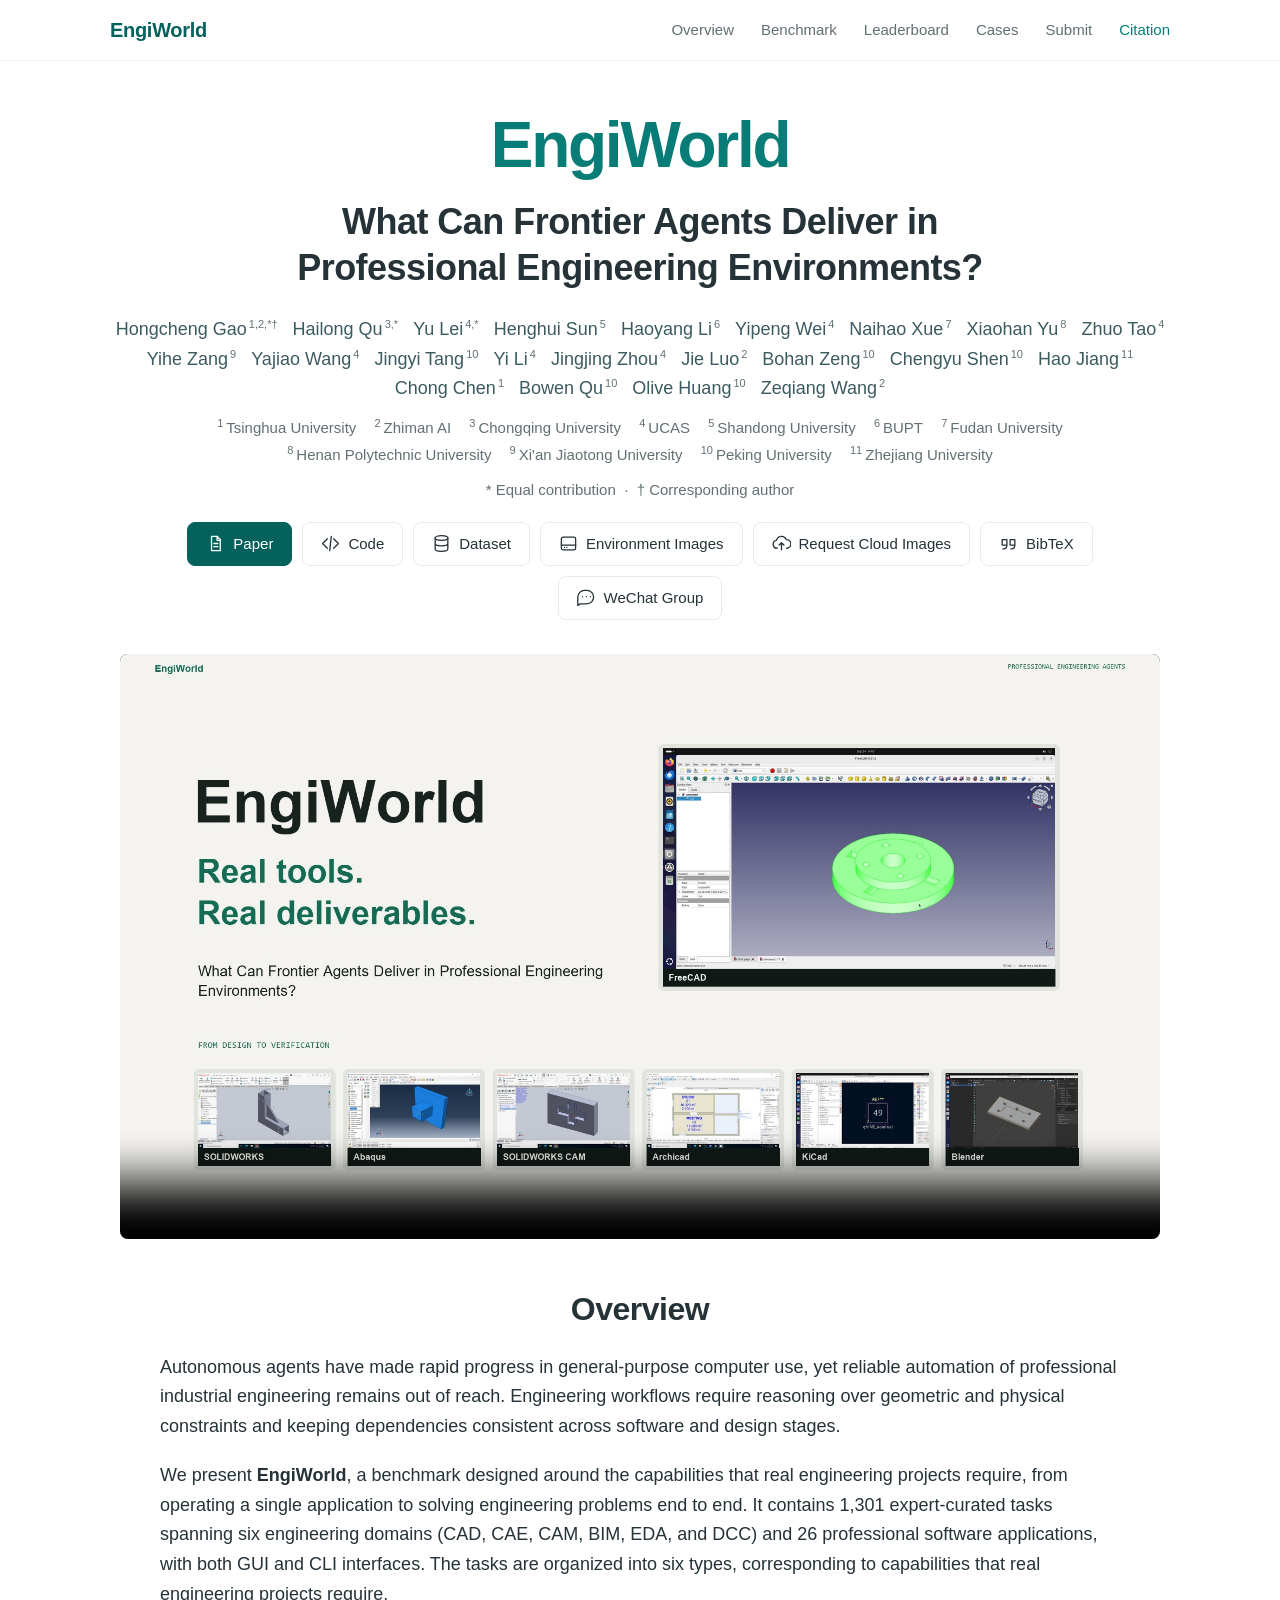
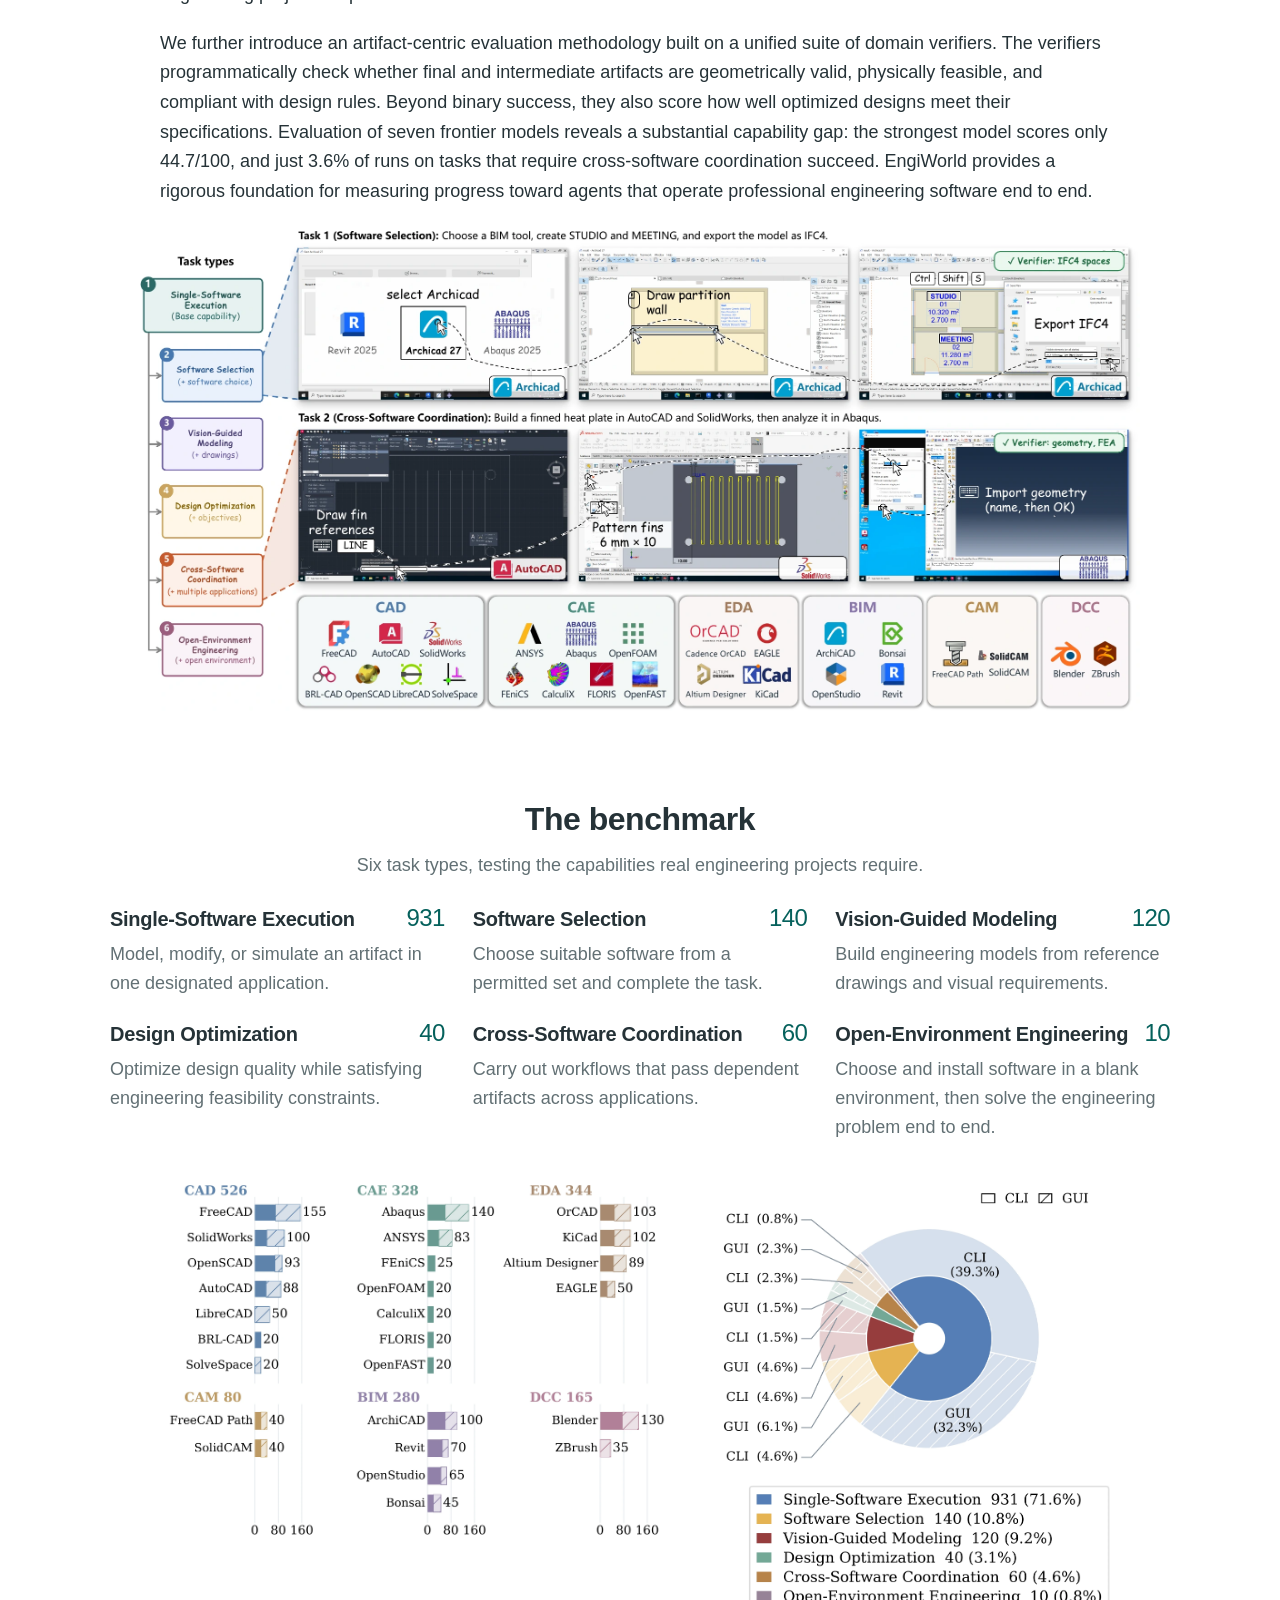
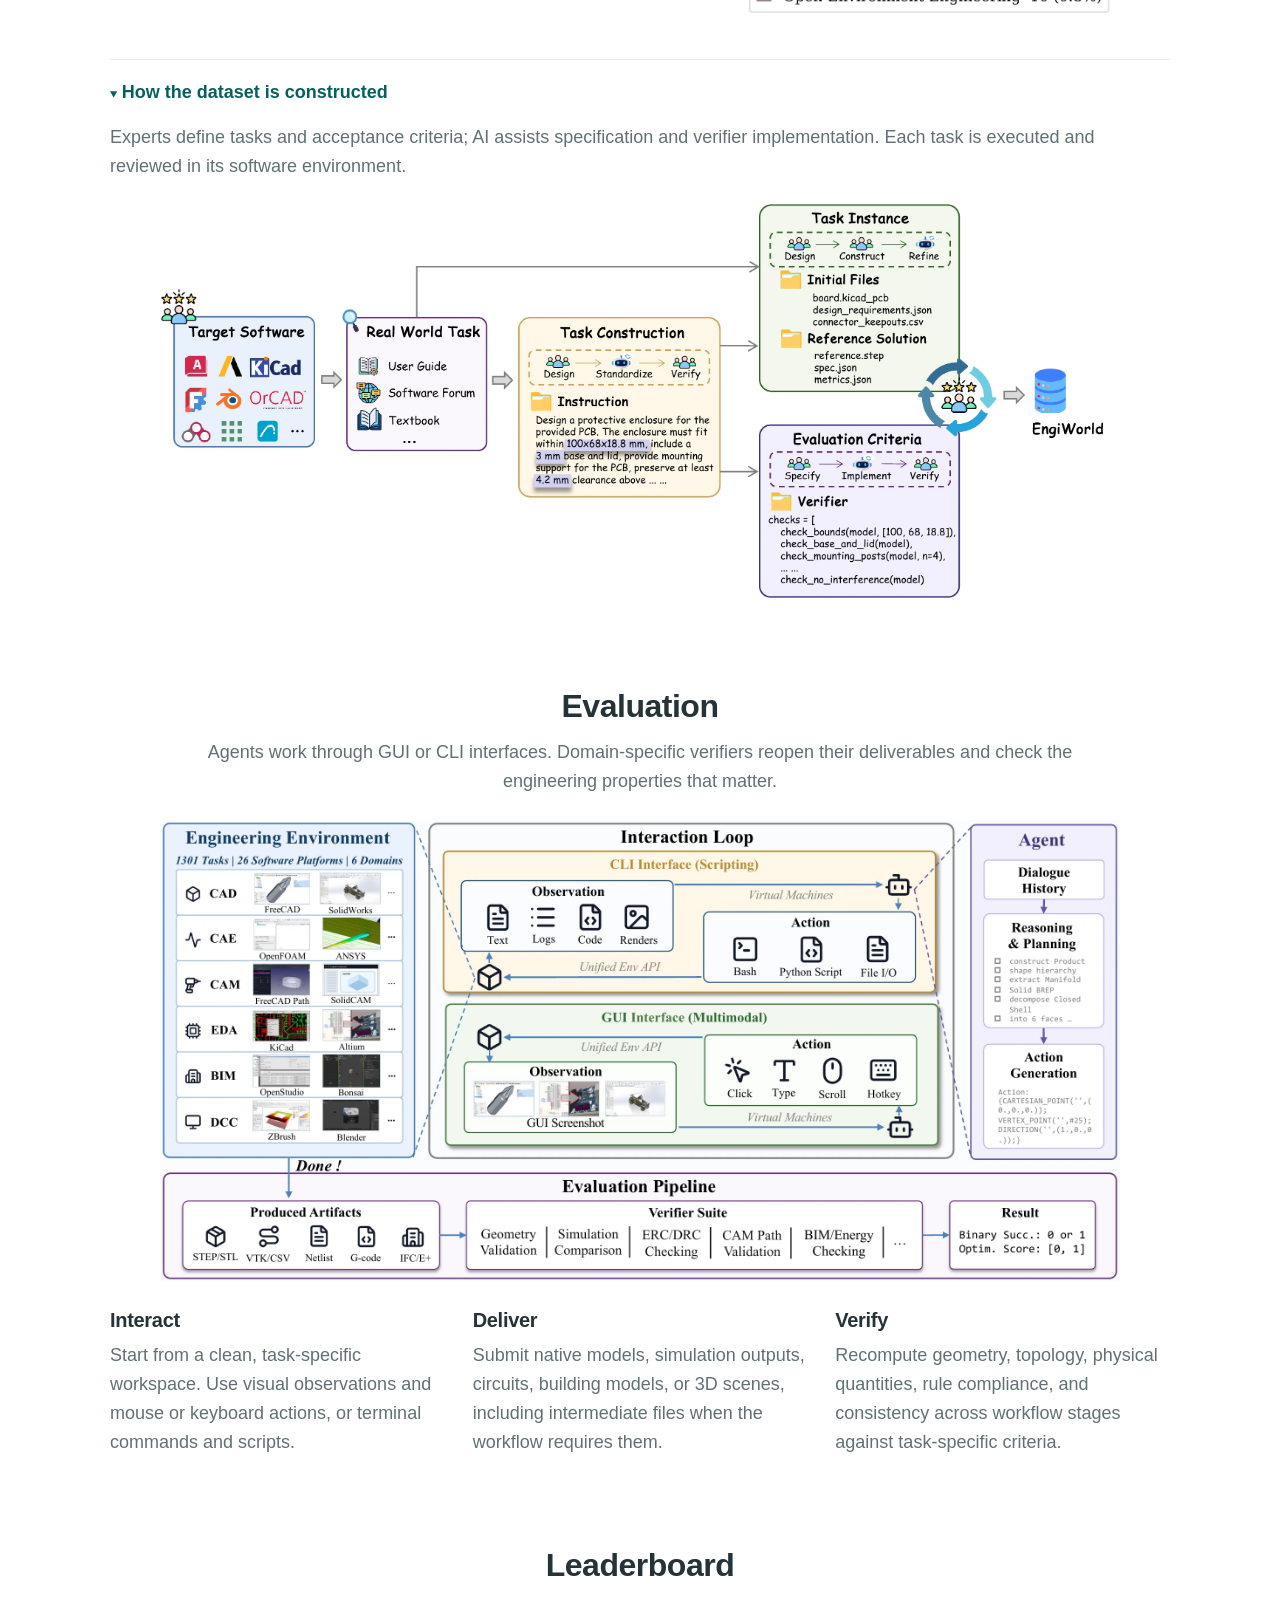
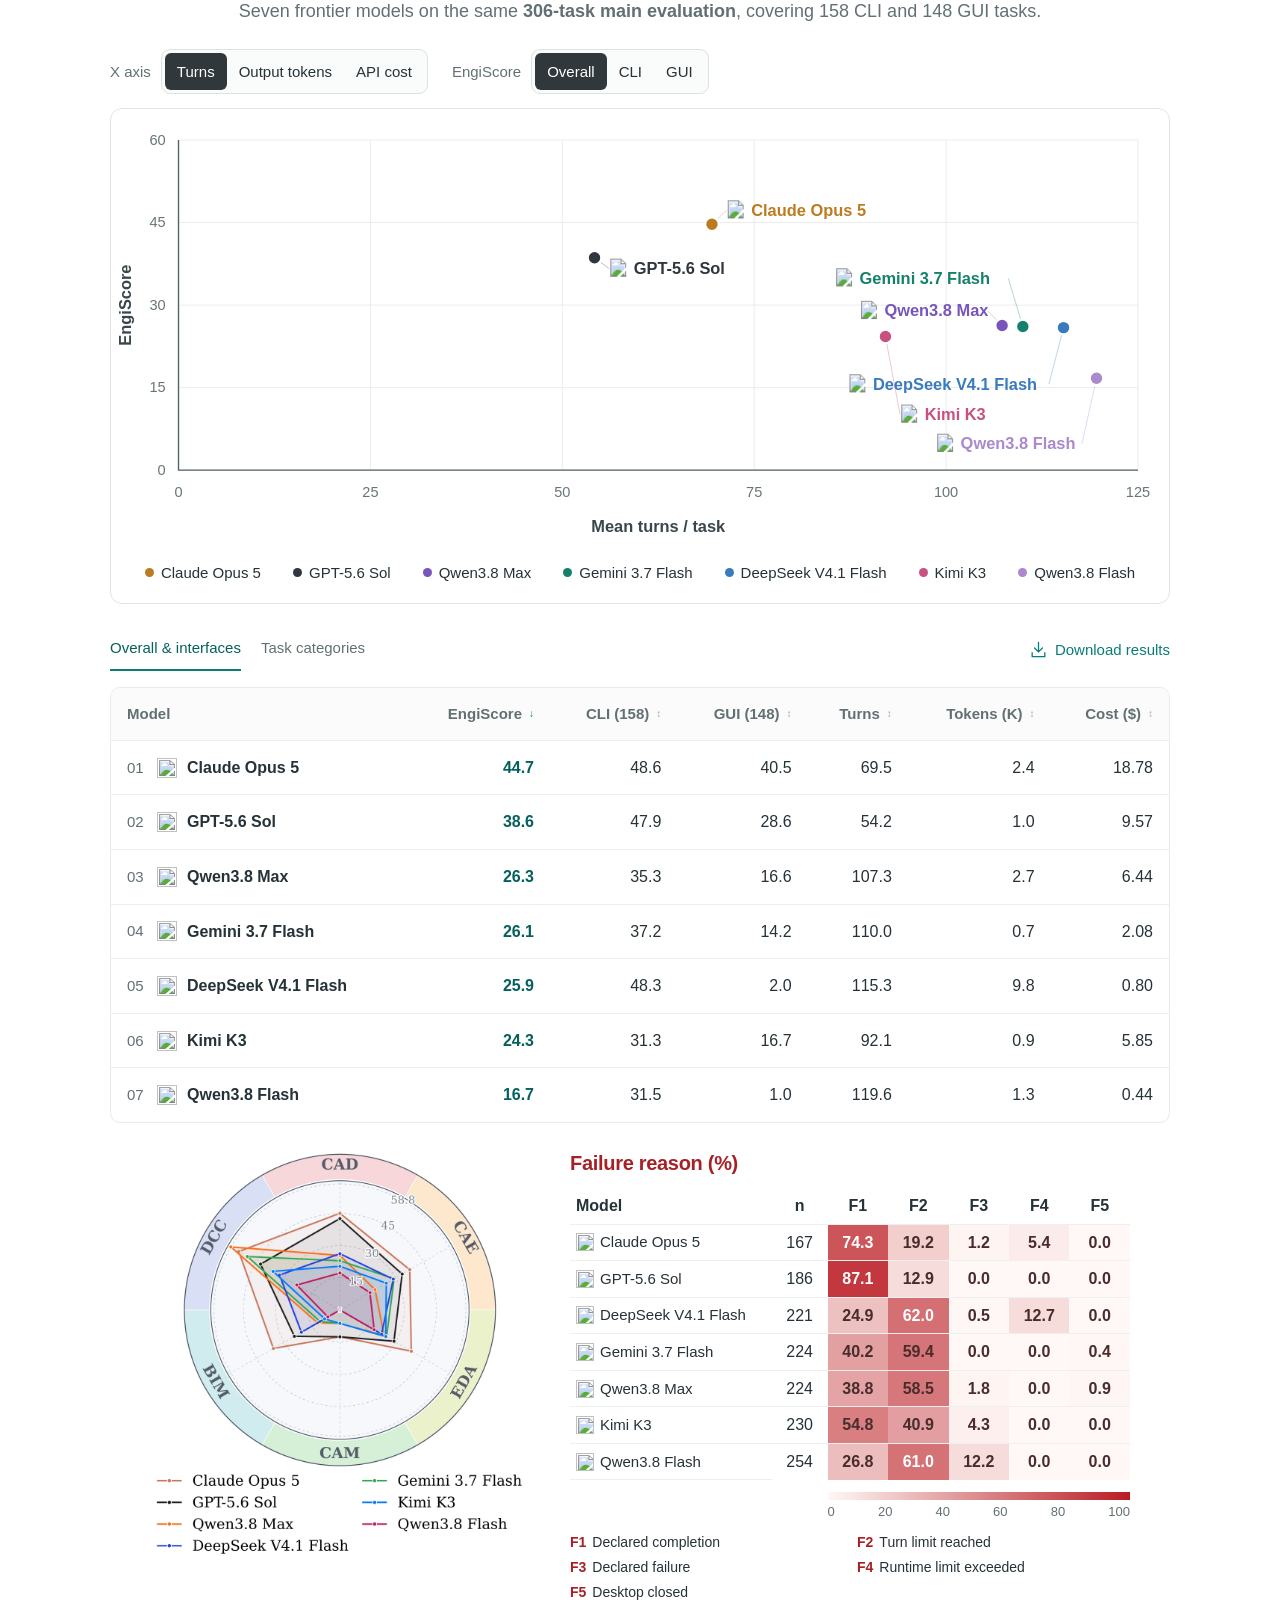
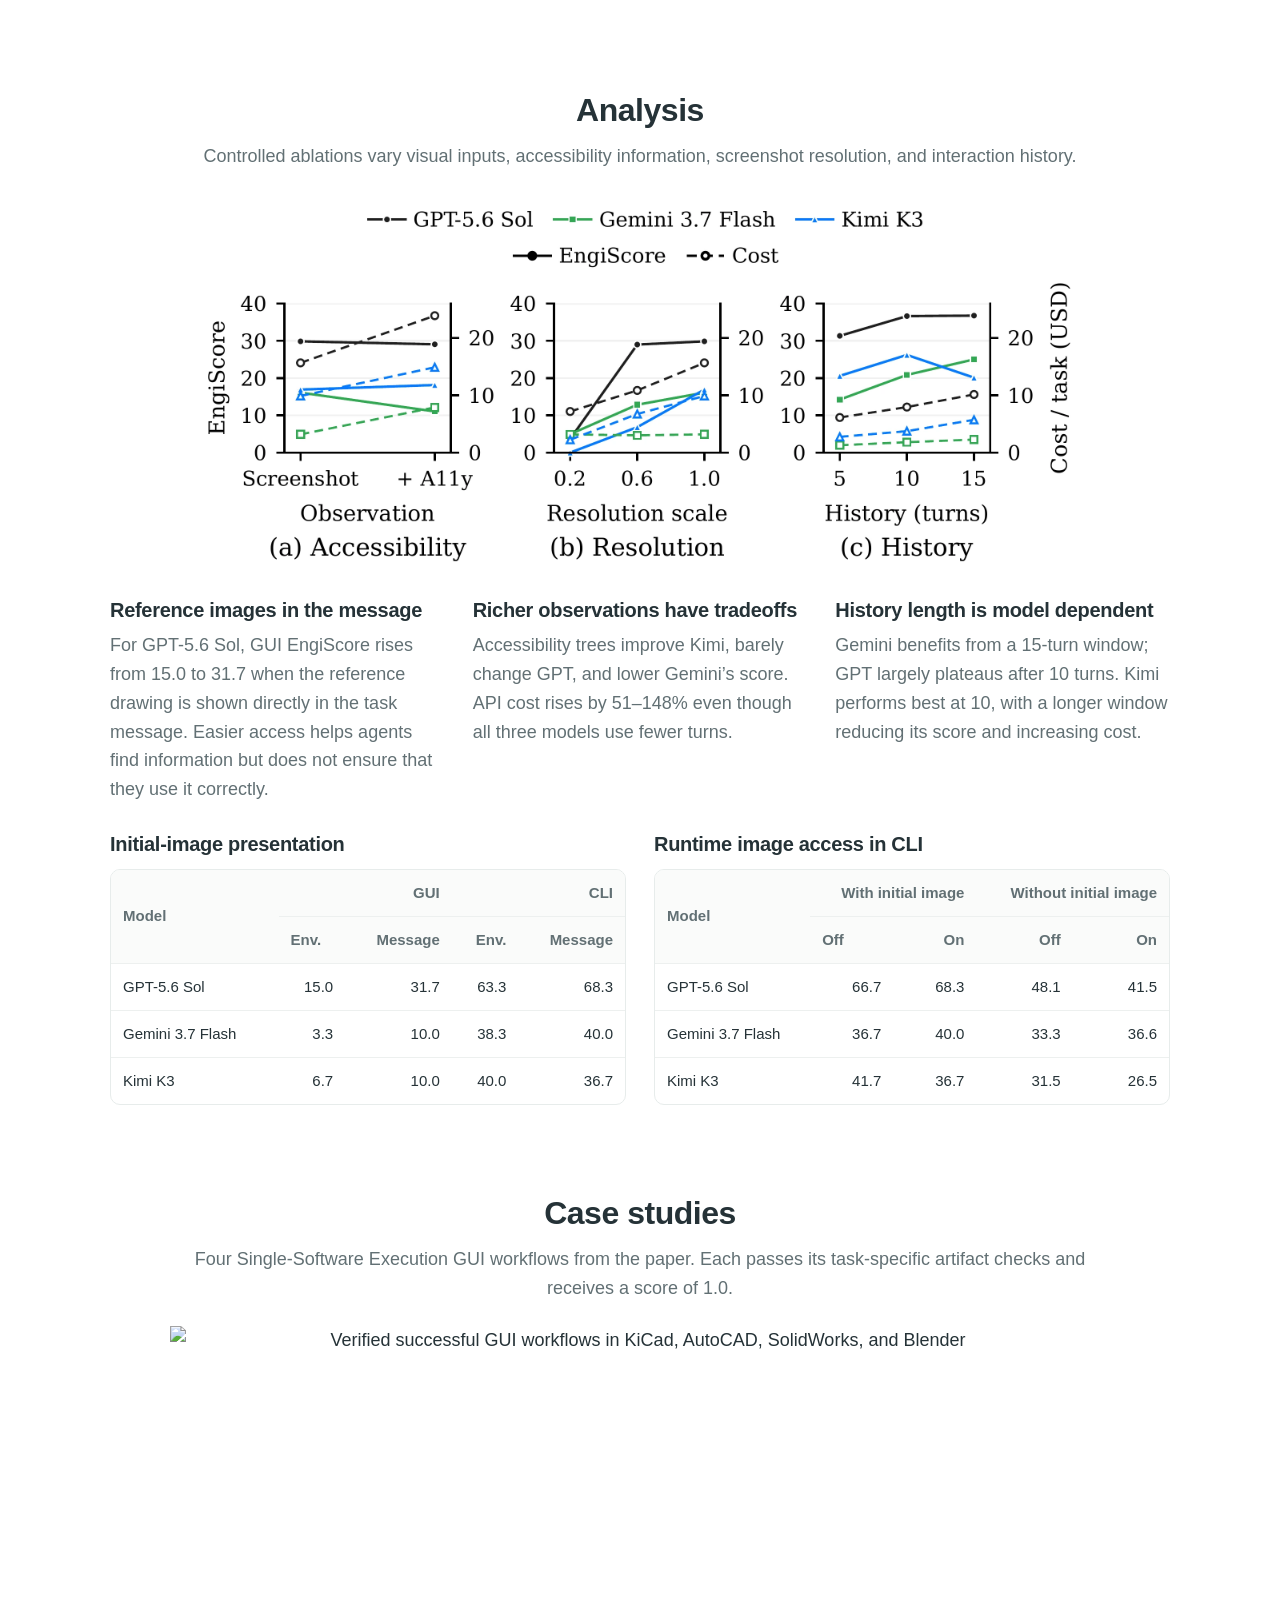
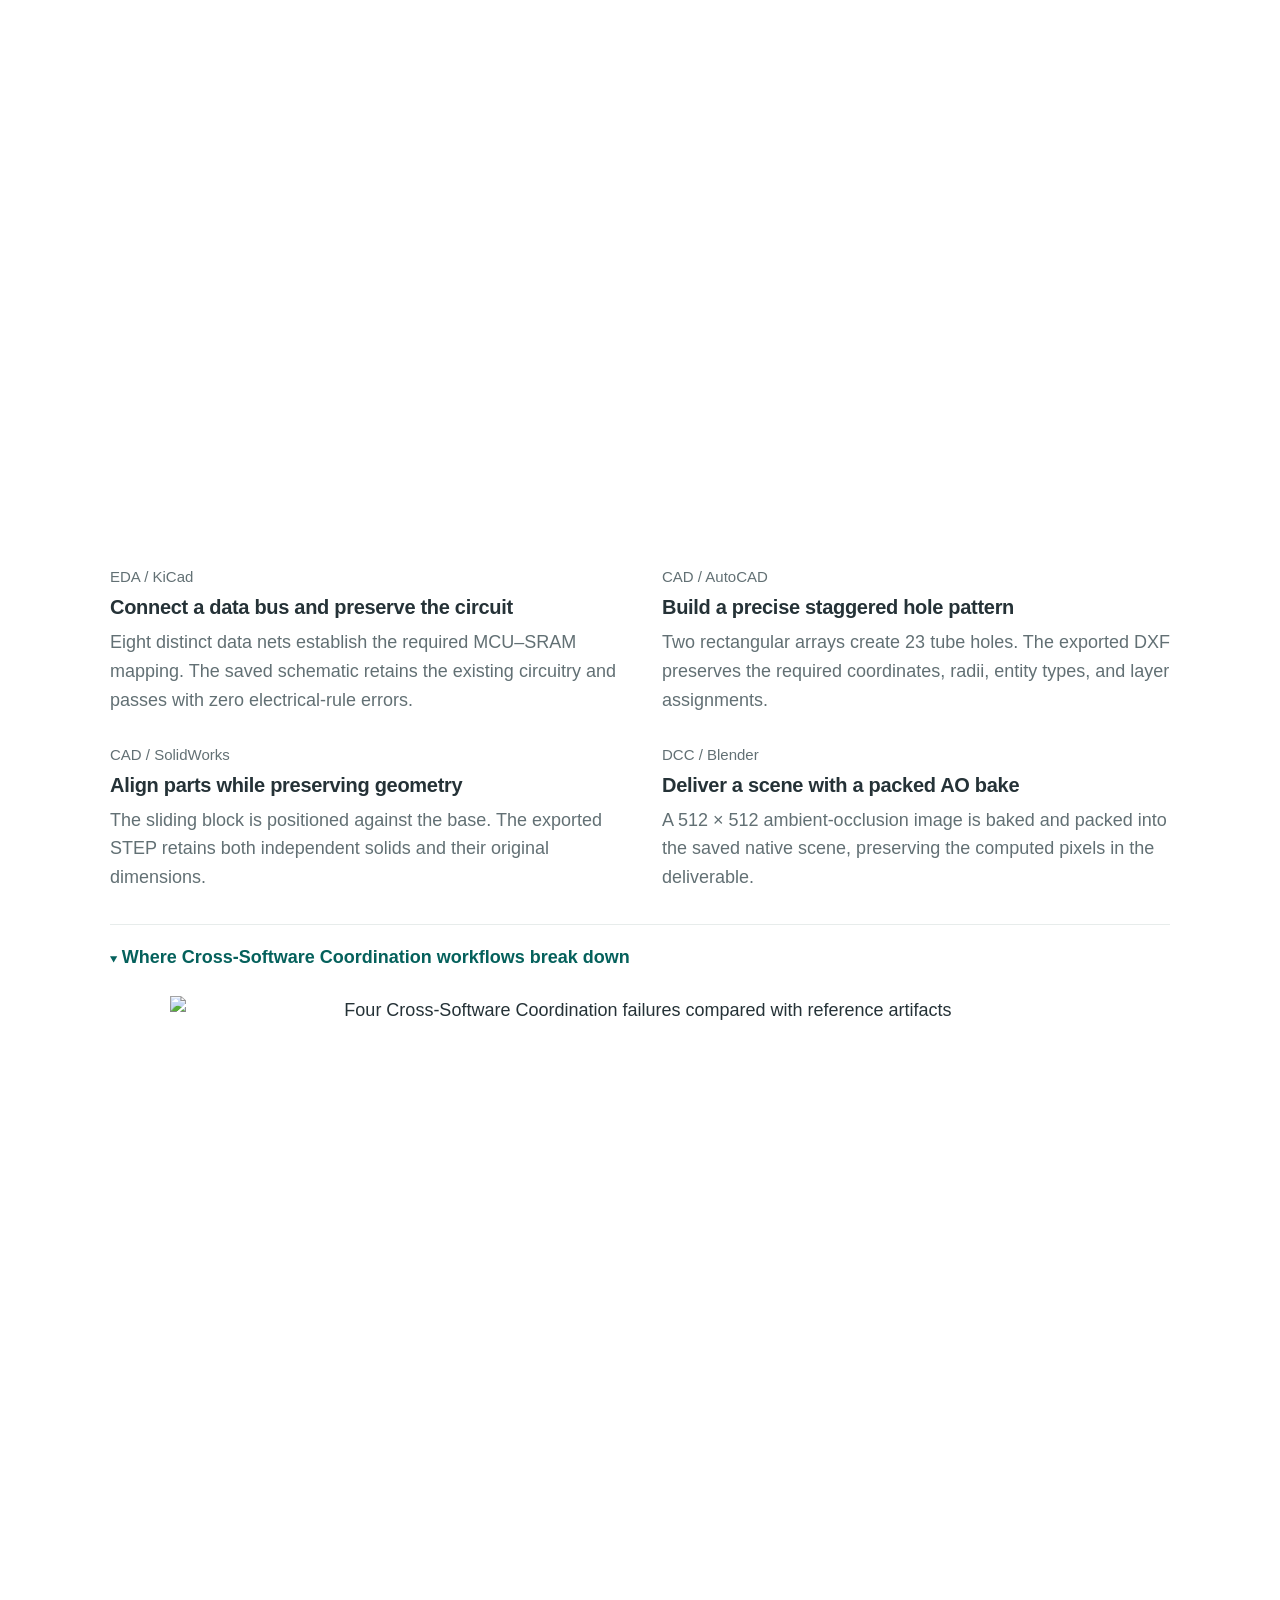
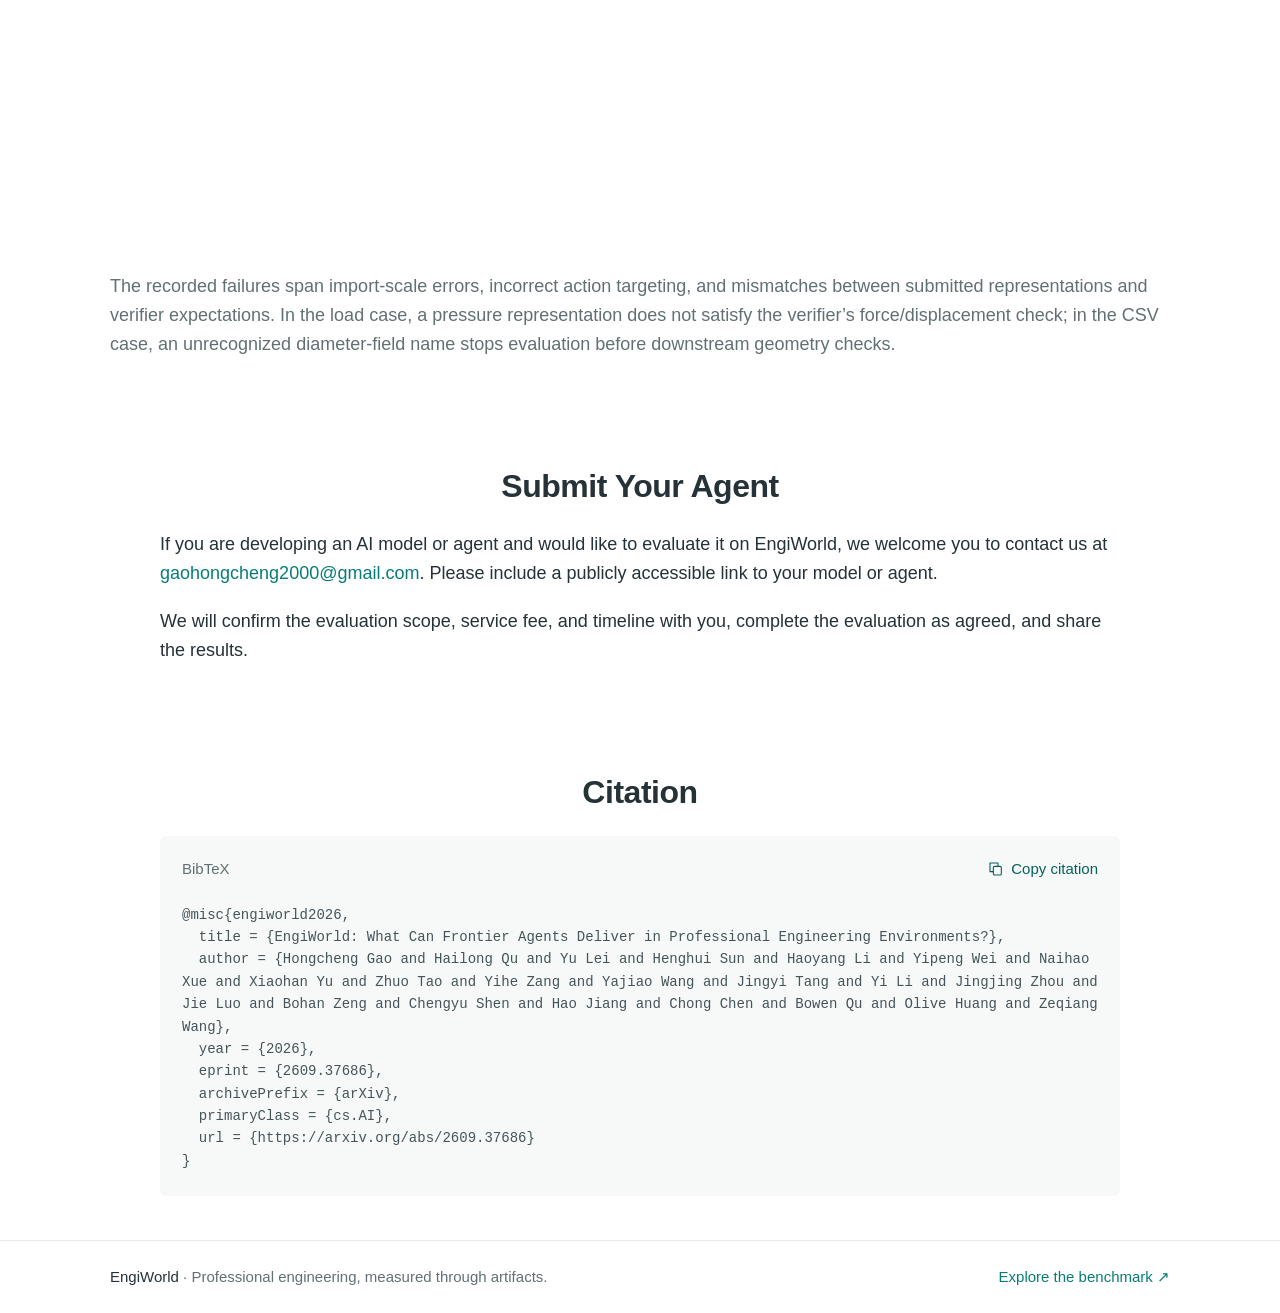
==== commit b8b1c1ee: "Add the academic cloud image request form to the homepage" ====
--- a/index.html
+++ b/index.html
@@ -35,8 +35,9 @@
     <a class="resource" href="https://github.com/Hongcheng-Gao/EngiWorld" target="_blank" rel="noopener" title="EngiWorld code on GitHub"><svg aria-hidden="true" viewBox="0 0 24 24" fill="none" stroke="currentColor" stroke-width="1.65" stroke-linecap="round" stroke-linejoin="round"><path d="m8 6-6 6 6 6m8-12 6 6-6 6m-3-15-2 18"/></svg>Code</a>
     <a class="resource" href="https://huggingface.co/datasets/HongchengGao/EngiWorld-Tasks" target="_blank" rel="noopener" title="EngiWorld task data on Hugging Face"><svg aria-hidden="true" viewBox="0 0 24 24" fill="none" stroke="currentColor" stroke-width="1.65" stroke-linecap="round" stroke-linejoin="round"><ellipse cx="12" cy="5" rx="8" ry="3"/><path d="M4 5v14c0 4 16 4 16 0V5M4 12c0 4 16 4 16 0"/></svg>Dataset</a>
     <a class="resource" href="https://huggingface.co/datasets/HongchengGao/EngiWorld-Images" target="_blank" rel="noopener" title="Virtual machine environment images on Hugging Face"><svg aria-hidden="true" viewBox="0 0 24 24" fill="none" stroke="currentColor" stroke-width="1.65" stroke-linecap="round" stroke-linejoin="round"><rect x="3" y="4" width="18" height="16" rx="2"/><path d="M3 14h18M7 17h.01M10 17h.01"/></svg>Environment Images</a>
+    <a class="resource" href="https://engiworld-cloud-images.sweet-melon-0140.chatgpt.site/" target="_blank" rel="noopener" title="Apply for academic access to EngiWorld images on Volcengine or Alibaba Cloud"><svg aria-hidden="true" viewBox="0 0 24 24" fill="none" stroke="currentColor" stroke-width="1.65" stroke-linecap="round" stroke-linejoin="round"><path d="M6.5 18a5 5 0 0 1-.8-9.94A6.5 6.5 0 0 1 18 7a5.5 5.5 0 0 1 .5 11"/><path d="M12 20V11m-3 3 3-3 3 3"/></svg>Request Cloud Images</a>
     <a class="resource" href="#citation"><svg aria-hidden="true" viewBox="0 0 24 24" fill="none" stroke="currentColor" stroke-width="1.65" stroke-linecap="round" stroke-linejoin="round"><path d="M4 7h6v7H4zm10 0h6v7h-6zM10 14c0 3-2 5-5 5m15-5c0 3-2 5-5 5"/></svg>BibTeX</a>
-    <a class="resource" id="wechat-link" href="assets/community/engiworld-wechat-20261014.jpg" aria-haspopup="dialog" aria-controls="wechat-dialog" title="Join the EngiWorld WeChat group"><svg aria-hidden="true" viewBox="0 0 24 24" fill="none" stroke="currentColor" stroke-width="1.65" stroke-linecap="round" stroke-linejoin="round"><path d="M21 11.5a8.5 8.5 0 0 1-8.5 8.5H4l-3 2V11.5A8.5 8.5 0 0 1 9.5 3h3a8.5 8.5 0 0 1 8.5 8.5Z"/><path d="M7 11h.01M12 11h.01M17 11h.01"/></svg>WeChat Group</a>
+    <a class="resource" id="wechat-link" href="assets/community/engiworld-wechat-20261114.png" aria-haspopup="dialog" aria-controls="wechat-dialog" title="Join the EngiWorld WeChat group"><svg aria-hidden="true" viewBox="0 0 24 24" fill="none" stroke="currentColor" stroke-width="1.65" stroke-linecap="round" stroke-linejoin="round"><path d="M21 11.5a8.5 8.5 0 0 1-8.5 8.5H4l-3 2V11.5A8.5 8.5 0 0 1 9.5 3h3a8.5 8.5 0 0 1 8.5 8.5Z"/><path d="M7 11h.01M12 11h.01M17 11h.01"/></svg>WeChat Group</a>
   </div>
 </div></section>
 <div class="container showcase-container">
@@ -219,8 +220,8 @@
   <div class="wechat-content">
     <p id="wechat-description">Join the EngiWorld community to discuss benchmark usage, agent evaluation, and engineering software.</p>
     <p class="wechat-caption" lang="zh-CN">扫码加入 EngiWorld 交流群</p>
-    <a href="assets/community/engiworld-wechat-20261014.jpg" target="_blank" rel="noopener" aria-label="Open the original WeChat group QR code"><img class="wechat-qr" src="assets/community/engiworld-wechat-20261014.jpg" alt="EngiWorld WeChat group QR code, valid before 21 October 2026" width="966" height="1539" loading="lazy"></a>
-    <p class="wechat-expiry">Valid before <time datetime="2026-10-21">21 October 2026</time>. <a href="assets/community/engiworld-wechat-20261014.jpg" download>Download QR code</a></p>
+    <a href="assets/community/engiworld-wechat-20261114.png" target="_blank" rel="noopener" aria-label="Open the original WeChat group QR code"><img class="wechat-qr" src="assets/community/engiworld-wechat-20261114.png" alt="EngiWorld WeChat group QR code, valid before 21 November 2026" width="360" height="544" loading="lazy"></a>
+    <p class="wechat-expiry">Valid before <time datetime="2026-11-21">21 November 2026</time>. <a href="assets/community/engiworld-wechat-20261114.png" download>Download QR code</a></p>
   </div>
 </dialog>
 </body></html>
